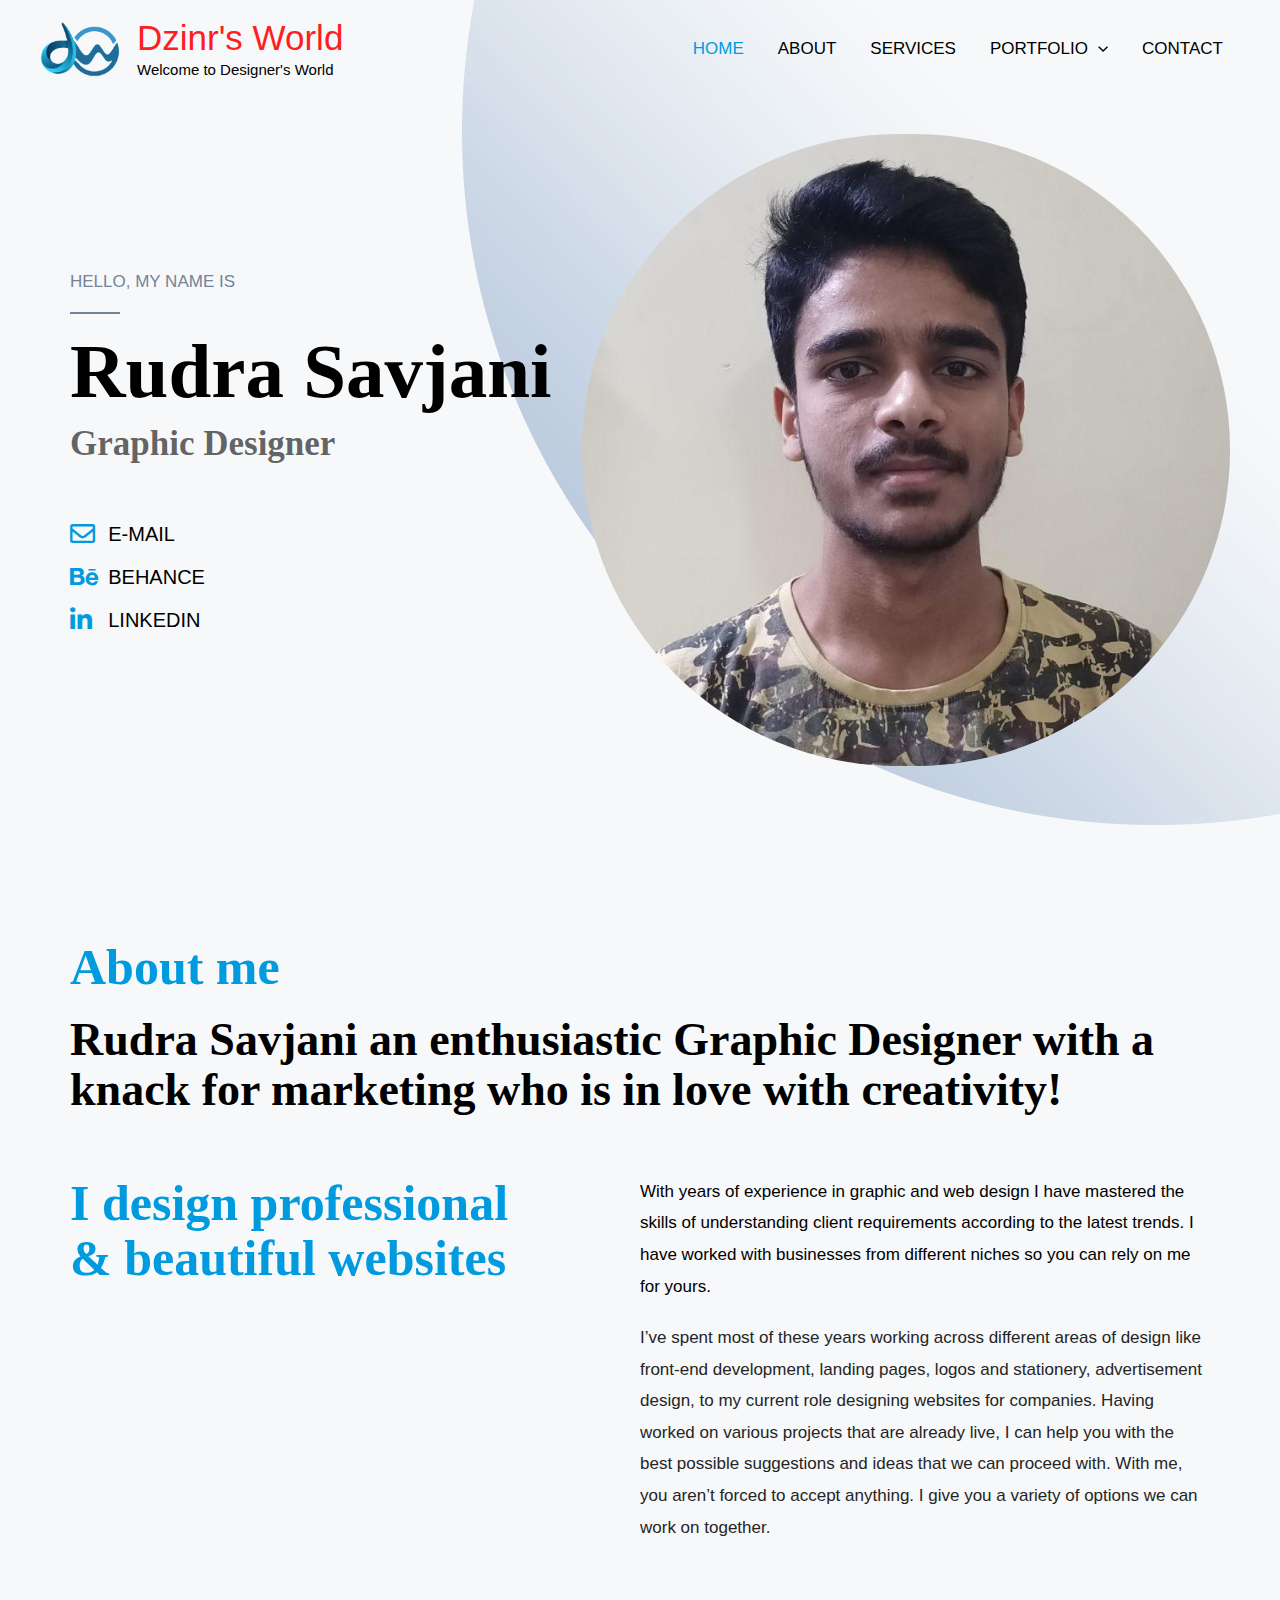
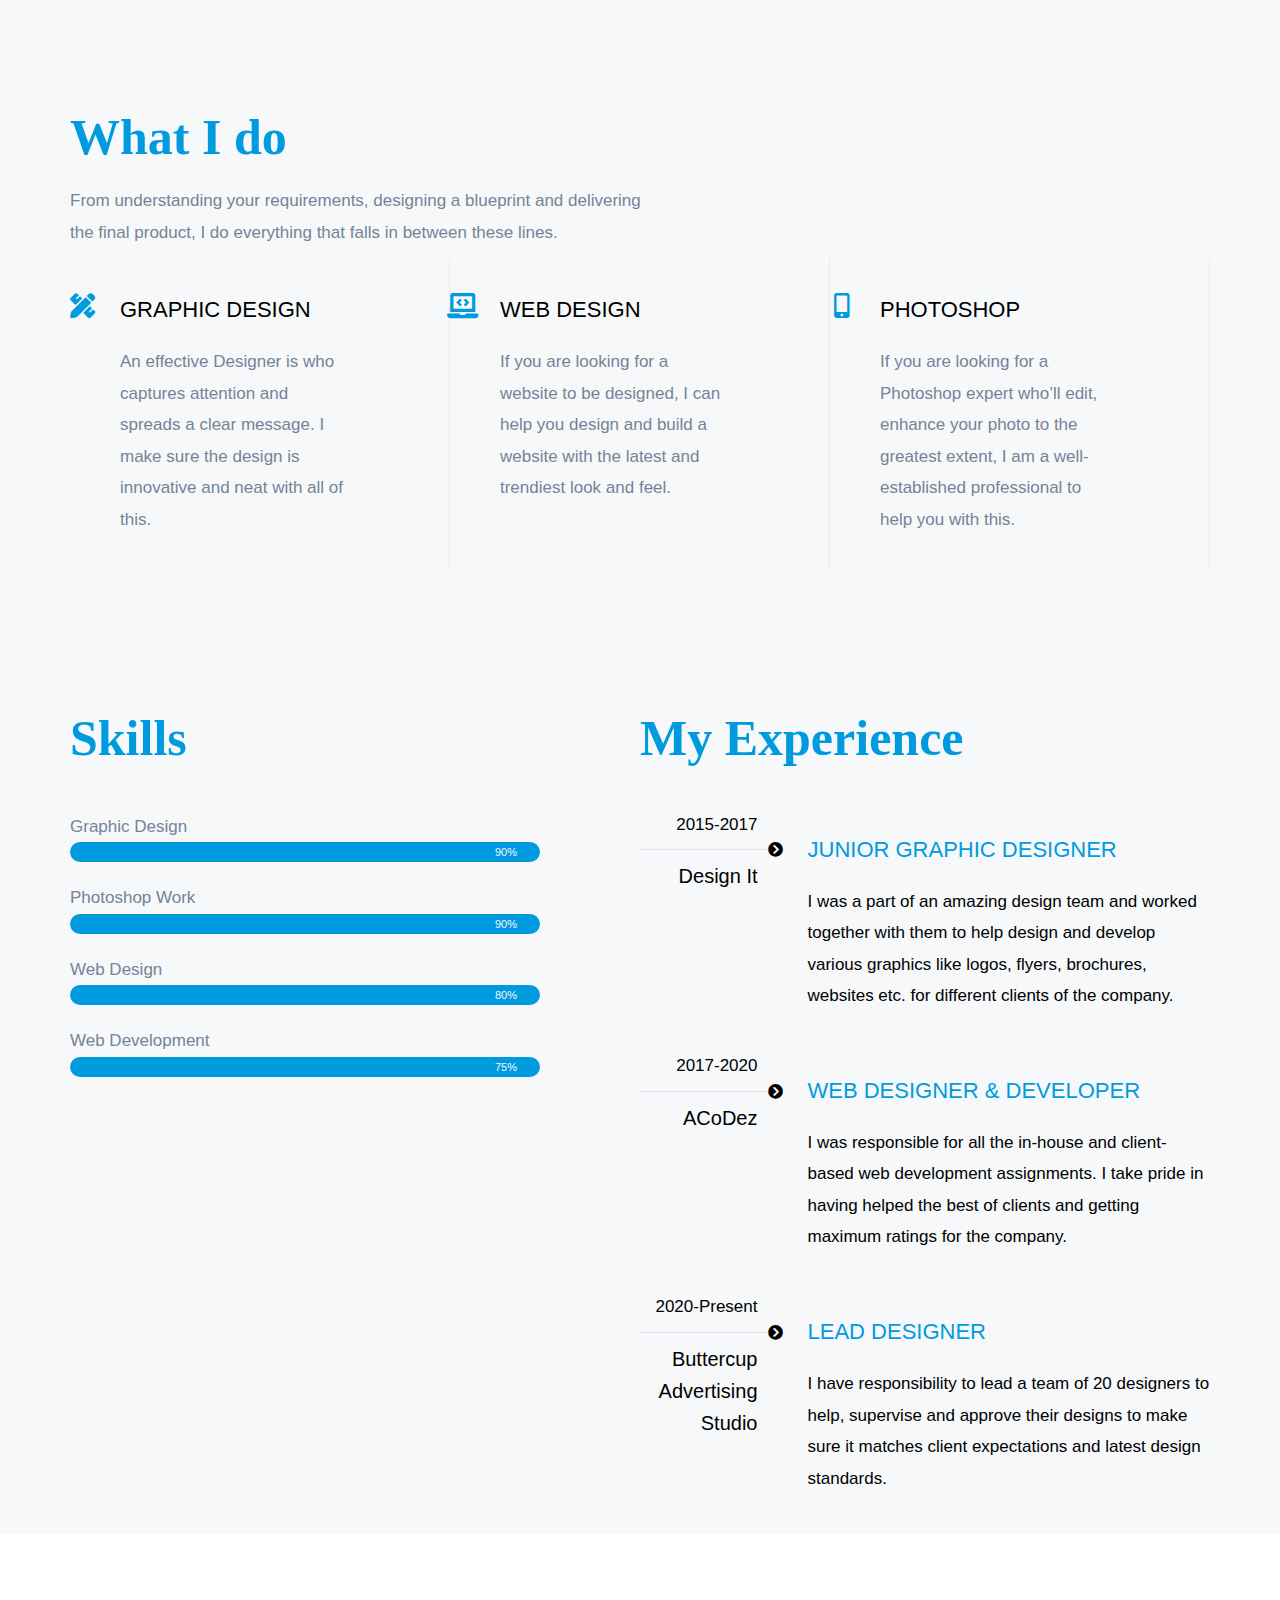
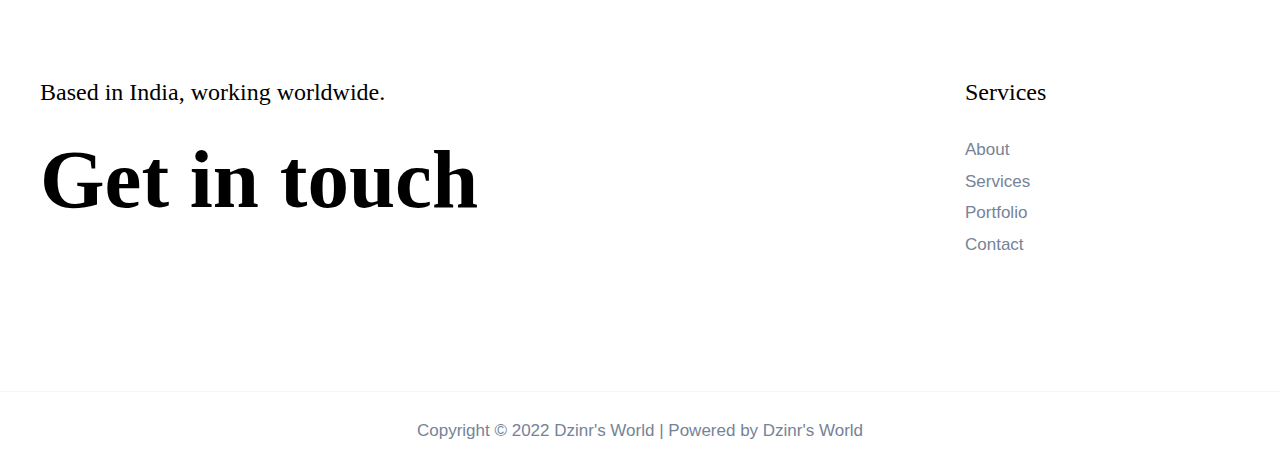
==== index.htm @ 483e4f3e "website" ====
﻿<!DOCTYPE html>
<html lang="en-US">
<head>
<meta charset="UTF-8">
<meta name="viewport" content="width=device-width, initial-scale=1">
<link rel="profile" href="https://gmpg.org/xfn/11">

<title>Dzinr&#039;s World &#8211; Welcome to Designer&#039;s World</title>
<meta name='robots' content='max-image-preview:large'>
<link rel='dns-prefetch' href='//fonts.googleapis.com'>
<link rel='dns-prefetch' href='//s.w.org'>
<link rel="alternate" type="application/rss+xml" title="Dzinr&#039;s World &raquo; Feed" href="feed/index.htm">
<link rel="alternate" type="application/rss+xml" title="Dzinr&#039;s World &raquo; Comments Feed" href="comments/feed/index.htm">
<script>
window._wpemojiSettings = {"baseUrl":"https:\/\/s.w.org\/images\/core\/emoji\/14.0.0\/72x72\/","ext":".png","svgUrl":"https:\/\/s.w.org\/images\/core\/emoji\/14.0.0\/svg\/","svgExt":".svg","source":{"concatemoji":"http:\/\/localhost\/portfolio02\/wp-includes\/js\/wp-emoji-release.min.js?ver=6.0"}};
/*! This file is auto-generated */
!function(e,a,t){var n,r,o,i=a.createElement("canvas"),p=i.getContext&&i.getContext("2d");function s(e,t){var a=String.fromCharCode,e=(p.clearRect(0,0,i.width,i.height),p.fillText(a.apply(this,e),0,0),i.toDataURL());return p.clearRect(0,0,i.width,i.height),p.fillText(a.apply(this,t),0,0),e===i.toDataURL()}function c(e){var t=a.createElement("script");t.src=e,t.defer=t.type="text/javascript",a.getElementsByTagName("head")[0].appendChild(t)}for(o=Array("flag","emoji"),t.supports={everything:!0,everythingExceptFlag:!0},r=0;r<o.length;r++)t.supports[o[r]]=function(e){if(!p||!p.fillText)return!1;switch(p.textBaseline="top",p.font="600 32px Arial",e){case"flag":return s([127987,65039,8205,9895,65039],[127987,65039,8203,9895,65039])?!1:!s([55356,56826,55356,56819],[55356,56826,8203,55356,56819])&&!s([55356,57332,56128,56423,56128,56418,56128,56421,56128,56430,56128,56423,56128,56447],[55356,57332,8203,56128,56423,8203,56128,56418,8203,56128,56421,8203,56128,56430,8203,56128,56423,8203,56128,56447]);case"emoji":return!s([129777,127995,8205,129778,127999],[129777,127995,8203,129778,127999])}return!1}(o[r]),t.supports.everything=t.supports.everything&&t.supports[o[r]],"flag"!==o[r]&&(t.supports.everythingExceptFlag=t.supports.everythingExceptFlag&&t.supports[o[r]]);t.supports.everythingExceptFlag=t.supports.everythingExceptFlag&&!t.supports.flag,t.DOMReady=!1,t.readyCallback=function(){t.DOMReady=!0},t.supports.everything||(n=function(){t.readyCallback()},a.addEventListener?(a.addEventListener("DOMContentLoaded",n,!1),e.addEventListener("load",n,!1)):(e.attachEvent("onload",n),a.attachEvent("onreadystatechange",function(){"complete"===a.readyState&&t.readyCallback()})),(e=t.source||{}).concatemoji?c(e.concatemoji):e.wpemoji&&e.twemoji&&(c(e.twemoji),c(e.wpemoji)))}(window,document,window._wpemojiSettings);
</script>
<style>
img.wp-smiley,
img.emoji {
	display: inline !important;
	border: none !important;
	box-shadow: none !important;
	height: 1em !important;
	width: 1em !important;
	margin: 0 0.07em !important;
	vertical-align: -0.1em !important;
	background: none !important;
	padding: 0 !important;
}
</style>
	<link rel='stylesheet' id='astra-theme-css-css' href='wp-content/themes/astra/assets/css/minified/main.min.css?ver=3.8.2' media='all'>
<style id='astra-theme-css-inline-css'>
.ast-no-sidebar .entry-content .alignfull {margin-left: calc( -50vw + 50%);margin-right: calc( -50vw + 50%);max-width: 100vw;width: 100vw;}.ast-no-sidebar .entry-content .alignwide {margin-left: calc(-41vw + 50%);margin-right: calc(-41vw + 50%);max-width: unset;width: unset;}.ast-no-sidebar .entry-content .alignfull .alignfull,.ast-no-sidebar .entry-content .alignfull .alignwide,.ast-no-sidebar .entry-content .alignwide .alignfull,.ast-no-sidebar .entry-content .alignwide .alignwide,.ast-no-sidebar .entry-content .wp-block-column .alignfull,.ast-no-sidebar .entry-content .wp-block-column .alignwide{width: 100%;margin-left: auto;margin-right: auto;}.wp-block-gallery,.blocks-gallery-grid {margin: 0;}.wp-block-separator {max-width: 100px;}.wp-block-separator.is-style-wide,.wp-block-separator.is-style-dots {max-width: none;}.entry-content .has-2-columns .wp-block-column:first-child {padding-right: 10px;}.entry-content .has-2-columns .wp-block-column:last-child {padding-left: 10px;}@media (max-width: 782px) {.entry-content .wp-block-columns .wp-block-column {flex-basis: 100%;}.entry-content .has-2-columns .wp-block-column:first-child {padding-right: 0;}.entry-content .has-2-columns .wp-block-column:last-child {padding-left: 0;}}body .entry-content .wp-block-latest-posts {margin-left: 0;}body .entry-content .wp-block-latest-posts li {list-style: none;}.ast-no-sidebar .ast-container .entry-content .wp-block-latest-posts {margin-left: 0;}.ast-header-break-point .entry-content .alignwide {margin-left: auto;margin-right: auto;}.entry-content .blocks-gallery-item img {margin-bottom: auto;}.wp-block-pullquote {border-top: 4px solid #555d66;border-bottom: 4px solid #555d66;color: #40464d;}html{font-size:106.25%;}a,.page-title{color:var(--ast-global-color-2);}a:hover,a:focus{color:var(--ast-global-color-1);}body,button,input,select,textarea,.ast-button,.ast-custom-button{font-family:'Barlow Semi Condensed',sans-serif;font-weight:400;font-size:17px;font-size:1rem;}blockquote{color:var(--ast-global-color-3);}h1,.entry-content h1,h2,.entry-content h2,h3,.entry-content h3,h4,.entry-content h4,h5,.entry-content h5,h6,.entry-content h6,.site-title,.site-title a{font-family:'Barlow Semi Condensed',sans-serif;font-weight:500;}.ast-site-identity .site-title a{color:#ff1e1e;}.ast-site-identity .site-title a:hover{color:#ff6363;}.ast-site-identity .site-description{color:#000000;}.site-title{font-size:35px;font-size:2.0588235294118rem;display:block;}header .custom-logo-link img{max-width:80px;}.astra-logo-svg{width:80px;}.ast-archive-description .ast-archive-title{font-size:40px;font-size:2.3529411764706rem;}.site-header .site-description{font-size:15px;font-size:0.88235294117647rem;display:block;}.entry-title{font-size:30px;font-size:1.7647058823529rem;}h1,.entry-content h1{font-size:83px;font-size:4.8823529411765rem;font-weight:800;font-family:'Playfair Display',serif;line-height:1.1;}h2,.entry-content h2{font-size:50px;font-size:2.9411764705882rem;font-weight:800;font-family:'Playfair Display',serif;line-height:1.1;}h3,.entry-content h3{font-size:35px;font-size:2.0588235294118rem;font-weight:800;font-family:'Playfair Display',serif;line-height:1.2;}h4,.entry-content h4{font-size:22px;font-size:1.2941176470588rem;font-family:'Barlow Semi Condensed',sans-serif;}h5,.entry-content h5{font-size:20px;font-size:1.1764705882353rem;font-family:'Barlow Semi Condensed',sans-serif;}h6,.entry-content h6{font-size:17px;font-size:1rem;font-family:'Barlow Semi Condensed',sans-serif;}.ast-single-post .entry-title,.page-title{font-size:30px;font-size:1.7647058823529rem;}::selection{background-color:var(--ast-global-color-0);color:#ffffff;}body,h1,.entry-title a,.entry-content h1,h2,.entry-content h2,h3,.entry-content h3,h4,.entry-content h4,h5,.entry-content h5,h6,.entry-content h6{color:var(--ast-global-color-3);}.tagcloud a:hover,.tagcloud a:focus,.tagcloud a.current-item{color:#ffffff;border-color:var(--ast-global-color-2);background-color:var(--ast-global-color-2);}input:focus,input[type="text"]:focus,input[type="email"]:focus,input[type="url"]:focus,input[type="password"]:focus,input[type="reset"]:focus,input[type="search"]:focus,textarea:focus{border-color:var(--ast-global-color-2);}input[type="radio"]:checked,input[type=reset],input[type="checkbox"]:checked,input[type="checkbox"]:hover:checked,input[type="checkbox"]:focus:checked,input[type=range]::-webkit-slider-thumb{border-color:var(--ast-global-color-2);background-color:var(--ast-global-color-2);box-shadow:none;}.site-footer a:hover + .post-count,.site-footer a:focus + .post-count{background:var(--ast-global-color-2);border-color:var(--ast-global-color-2);}.single .nav-links .nav-previous,.single .nav-links .nav-next{color:var(--ast-global-color-2);}.entry-meta,.entry-meta *{line-height:1.45;color:var(--ast-global-color-2);}.entry-meta a:hover,.entry-meta a:hover *,.entry-meta a:focus,.entry-meta a:focus *,.page-links > .page-link,.page-links .page-link:hover,.post-navigation a:hover{color:var(--ast-global-color-1);}#cat option,.secondary .calendar_wrap thead a,.secondary .calendar_wrap thead a:visited{color:var(--ast-global-color-2);}.secondary .calendar_wrap #today,.ast-progress-val span{background:var(--ast-global-color-2);}.secondary a:hover + .post-count,.secondary a:focus + .post-count{background:var(--ast-global-color-2);border-color:var(--ast-global-color-2);}.calendar_wrap #today > a{color:#ffffff;}.page-links .page-link,.single .post-navigation a{color:var(--ast-global-color-2);}.widget-title{font-size:24px;font-size:1.4117647058824rem;color:var(--ast-global-color-3);}.ast-logo-title-inline .site-logo-img{padding-right:1em;}.site-logo-img img{ transition:all 0.2s linear;}.ast-page-builder-template .hentry {margin: 0;}.ast-page-builder-template .site-content > .ast-container {max-width: 100%;padding: 0;}.ast-page-builder-template .site-content #primary {padding: 0;margin: 0;}.ast-page-builder-template .no-results {text-align: center;margin: 4em auto;}.ast-page-builder-template .ast-pagination {padding: 2em;}.ast-page-builder-template .entry-header.ast-no-title.ast-no-thumbnail {margin-top: 0;}.ast-page-builder-template .entry-header.ast-header-without-markup {margin-top: 0;margin-bottom: 0;}.ast-page-builder-template .entry-header.ast-no-title.ast-no-meta {margin-bottom: 0;}.ast-page-builder-template.single .post-navigation {padding-bottom: 2em;}.ast-page-builder-template.single-post .site-content > .ast-container {max-width: 100%;}.ast-page-builder-template .entry-header {margin-top: 4em;margin-left: auto;margin-right: auto;padding-left: 20px;padding-right: 20px;}.ast-page-builder-template .ast-archive-description {margin-top: 4em;margin-left: auto;margin-right: auto;padding-left: 20px;padding-right: 20px;}.single.ast-page-builder-template .entry-header {padding-left: 20px;padding-right: 20px;}.ast-page-builder-template.ast-no-sidebar .entry-content .alignwide {margin-left: 0;margin-right: 0;}@media (max-width:921px){#ast-desktop-header{display:none;}}@media (min-width:921px){#ast-mobile-header{display:none;}}.wp-block-buttons.aligncenter{justify-content:center;}@media (max-width:921px){.ast-theme-transparent-header #primary,.ast-theme-transparent-header #secondary{padding:0;}}@media (max-width:921px){.ast-plain-container.ast-no-sidebar #primary{padding:0;}}.ast-plain-container.ast-no-sidebar #primary{margin-top:0;margin-bottom:0;}@media (min-width:1200px){.wp-block-group .has-background{padding:20px;}}@media (min-width:1200px){.ast-no-sidebar.ast-separate-container .entry-content .wp-block-group.alignwide,.ast-no-sidebar.ast-separate-container .entry-content .wp-block-cover.alignwide{margin-left:-20px;margin-right:-20px;padding-left:20px;padding-right:20px;}.ast-no-sidebar.ast-separate-container .entry-content .wp-block-cover.alignfull,.ast-no-sidebar.ast-separate-container .entry-content .wp-block-group.alignfull{margin-left:-6.67em;margin-right:-6.67em;padding-left:6.67em;padding-right:6.67em;}}@media (min-width:1200px){.wp-block-cover-image.alignwide .wp-block-cover__inner-container,.wp-block-cover.alignwide .wp-block-cover__inner-container,.wp-block-cover-image.alignfull .wp-block-cover__inner-container,.wp-block-cover.alignfull .wp-block-cover__inner-container{width:100%;}}.wp-block-columns{margin-bottom:unset;}.wp-block-image.size-full{margin:2rem 0;}.wp-block-separator.has-background{padding:0;}.wp-block-gallery{margin-bottom:1.6em;}.wp-block-group{padding-top:4em;padding-bottom:4em;}.wp-block-group__inner-container .wp-block-columns:last-child,.wp-block-group__inner-container :last-child,.wp-block-table table{margin-bottom:0;}.blocks-gallery-grid{width:100%;}.wp-block-navigation-link__content{padding:5px 0;}.wp-block-group .wp-block-group .has-text-align-center,.wp-block-group .wp-block-column .has-text-align-center{max-width:100%;}.has-text-align-center{margin:0 auto;}.wp-block-image.aligncenter{margin-left:auto;margin-right:auto;}@media (min-width:1200px){.wp-block-cover__inner-container,.alignwide .wp-block-group__inner-container,.alignfull .wp-block-group__inner-container{max-width:1200px;margin:0 auto;}.wp-block-group.alignnone,.wp-block-group.aligncenter,.wp-block-group.alignleft,.wp-block-group.alignright,.wp-block-group.alignwide,.wp-block-columns.alignwide{margin:2rem 0 1rem 0;}}@media (max-width:1200px){.wp-block-group{padding:3em;}.wp-block-group .wp-block-group{padding:1.5em;}.wp-block-columns,.wp-block-column{margin:1rem 0;}}@media (min-width:921px){.wp-block-columns .wp-block-group{padding:2em;}}@media (max-width:544px){.wp-block-cover-image .wp-block-cover__inner-container,.wp-block-cover .wp-block-cover__inner-container{width:unset;}.wp-block-cover,.wp-block-cover-image{padding:2em 0;}.wp-block-group,.wp-block-cover{padding:2em;}.wp-block-media-text__media img,.wp-block-media-text__media video{width:unset;max-width:100%;}.wp-block-media-text.has-background .wp-block-media-text__content{padding:1em;}}@media (min-width:544px){.entry-content .wp-block-media-text.has-media-on-the-right .wp-block-media-text__content{padding:0 8% 0 0;}.entry-content .wp-block-media-text .wp-block-media-text__content{padding:0 0 0 8%;}.ast-plain-container .site-content .entry-content .has-custom-content-position.is-position-bottom-left > *,.ast-plain-container .site-content .entry-content .has-custom-content-position.is-position-bottom-right > *,.ast-plain-container .site-content .entry-content .has-custom-content-position.is-position-top-left > *,.ast-plain-container .site-content .entry-content .has-custom-content-position.is-position-top-right > *,.ast-plain-container .site-content .entry-content .has-custom-content-position.is-position-center-right > *,.ast-plain-container .site-content .entry-content .has-custom-content-position.is-position-center-left > *{margin:0;}}@media (max-width:544px){.entry-content .wp-block-media-text .wp-block-media-text__content{padding:8% 0;}.wp-block-media-text .wp-block-media-text__media img{width:auto;max-width:100%;}}.wp-block-button.is-style-outline .wp-block-button__link{border-color:rgba(0,0,0,0);border-top-width:2px;border-right-width:2px;border-bottom-width:2px;border-left-width:2px;}.wp-block-button.is-style-outline > .wp-block-button__link:not(.has-text-color),.wp-block-button.wp-block-button__link.is-style-outline:not(.has-text-color){color:rgba(0,0,0,0);}.wp-block-button.is-style-outline .wp-block-button__link:hover,.wp-block-button.is-style-outline .wp-block-button__link:focus{color:var(--ast-global-color-2) !important;background-color:rgba(0,0,0,0);border-color:rgba(0,0,0,0);}.post-page-numbers.current .page-link,.ast-pagination .page-numbers.current{color:#ffffff;border-color:var(--ast-global-color-0);background-color:var(--ast-global-color-0);border-radius:2px;}@media (max-width:921px){.wp-block-button.is-style-outline .wp-block-button__link{padding-top:calc(15px - 2px);padding-right:calc(30px - 2px);padding-bottom:calc(15px - 2px);padding-left:calc(30px - 2px);}}@media (max-width:544px){.wp-block-button.is-style-outline .wp-block-button__link{padding-top:calc(15px - 2px);padding-right:calc(30px - 2px);padding-bottom:calc(15px - 2px);padding-left:calc(30px - 2px);}}@media (min-width:544px){.entry-content > .alignleft{margin-right:20px;}.entry-content > .alignright{margin-left:20px;}.wp-block-group.has-background{padding:20px;}}@media (max-width:921px){.ast-separate-container .ast-article-post,.ast-separate-container .ast-article-single{padding:1.5em 2.14em;}.ast-separate-container #primary,.ast-separate-container #secondary{padding:1.5em 0;}#primary,#secondary{padding:1.5em 0;margin:0;}.ast-left-sidebar #content > .ast-container{display:flex;flex-direction:column-reverse;width:100%;}.ast-author-box img.avatar{margin:20px 0 0 0;}}@media (min-width:922px){.ast-separate-container.ast-right-sidebar #primary,.ast-separate-container.ast-left-sidebar #primary{border:0;}.search-no-results.ast-separate-container #primary{margin-bottom:4em;}}.elementor-button-wrapper .elementor-button{border-style:solid;text-decoration:none;border-top-width:0;border-right-width:0;border-left-width:0;border-bottom-width:0;}body .elementor-button.elementor-size-sm,body .elementor-button.elementor-size-xs,body .elementor-button.elementor-size-md,body .elementor-button.elementor-size-lg,body .elementor-button.elementor-size-xl,body .elementor-button{border-radius:2px;padding-top:0px;padding-right:0px;padding-bottom:0px;padding-left:0px;}.elementor-button-wrapper .elementor-button{border-color:rgba(0,0,0,0);background-color:rgba(0,0,0,0);}.elementor-button-wrapper .elementor-button:hover,.elementor-button-wrapper .elementor-button:focus{color:var(--ast-global-color-2);background-color:rgba(0,0,0,0);border-color:rgba(0,0,0,0);}.wp-block-button .wp-block-button__link ,.elementor-button-wrapper .elementor-button,.elementor-button-wrapper .elementor-button:visited{color:var(--ast-global-color-0);}.elementor-button-wrapper .elementor-button{font-family:inherit;font-weight:inherit;line-height:1;text-transform:uppercase;letter-spacing:2px;}body .elementor-button.elementor-size-sm,body .elementor-button.elementor-size-xs,body .elementor-button.elementor-size-md,body .elementor-button.elementor-size-lg,body .elementor-button.elementor-size-xl,body .elementor-button{font-size:16px;font-size:0.94117647058824rem;}.wp-block-button .wp-block-button__link:hover,.wp-block-button .wp-block-button__link:focus{color:var(--ast-global-color-2);background-color:rgba(0,0,0,0);border-color:rgba(0,0,0,0);}.elementor-widget-heading h1.elementor-heading-title{line-height:1.1;}.elementor-widget-heading h2.elementor-heading-title{line-height:1.1;}.elementor-widget-heading h3.elementor-heading-title{line-height:1.2;}.wp-block-button .wp-block-button__link{border:none;background-color:rgba(0,0,0,0);color:var(--ast-global-color-0);font-family:inherit;font-weight:inherit;line-height:1;text-transform:uppercase;letter-spacing:2px;font-size:16px;font-size:0.94117647058824rem;border-radius:2px;padding:15px 30px;}.wp-block-button.is-style-outline .wp-block-button__link{border-style:solid;border-top-width:2px;border-right-width:2px;border-left-width:2px;border-bottom-width:2px;border-color:rgba(0,0,0,0);padding-top:calc(15px - 2px);padding-right:calc(30px - 2px);padding-bottom:calc(15px - 2px);padding-left:calc(30px - 2px);}@media (max-width:921px){.wp-block-button .wp-block-button__link{border:none;padding:15px 30px;}.wp-block-button.is-style-outline .wp-block-button__link{padding-top:calc(15px - 2px);padding-right:calc(30px - 2px);padding-bottom:calc(15px - 2px);padding-left:calc(30px - 2px);}}@media (max-width:544px){.wp-block-button .wp-block-button__link{border:none;padding:15px 30px;}.wp-block-button.is-style-outline .wp-block-button__link{padding-top:calc(15px - 2px);padding-right:calc(30px - 2px);padding-bottom:calc(15px - 2px);padding-left:calc(30px - 2px);}}.menu-toggle,button,.ast-button,.ast-custom-button,.button,input#submit,input[type="button"],input[type="submit"],input[type="reset"]{border-style:solid;border-top-width:0;border-right-width:0;border-left-width:0;border-bottom-width:0;color:var(--ast-global-color-0);border-color:rgba(0,0,0,0);background-color:rgba(0,0,0,0);border-radius:2px;padding-top:0px;padding-right:0px;padding-bottom:0px;padding-left:0px;font-family:inherit;font-weight:inherit;font-size:16px;font-size:0.94117647058824rem;line-height:1;text-transform:uppercase;letter-spacing:2px;}button:focus,.menu-toggle:hover,button:hover,.ast-button:hover,.ast-custom-button:hover .button:hover,.ast-custom-button:hover ,input[type=reset]:hover,input[type=reset]:focus,input#submit:hover,input#submit:focus,input[type="button"]:hover,input[type="button"]:focus,input[type="submit"]:hover,input[type="submit"]:focus{color:var(--ast-global-color-2);background-color:rgba(0,0,0,0);border-color:rgba(0,0,0,0);}@media (min-width:544px){.ast-container{max-width:100%;}}@media (max-width:544px){.ast-separate-container .ast-article-post,.ast-separate-container .ast-article-single,.ast-separate-container .comments-title,.ast-separate-container .ast-archive-description{padding:1.5em 1em;}.ast-separate-container #content .ast-container{padding-left:0.54em;padding-right:0.54em;}.ast-separate-container .ast-comment-list li.depth-1{padding:1.5em 1em;margin-bottom:1.5em;}.ast-separate-container .ast-comment-list .bypostauthor{padding:.5em;}.ast-search-menu-icon.ast-dropdown-active .search-field{width:170px;}}@media (max-width:921px){.ast-mobile-header-stack .main-header-bar .ast-search-menu-icon{display:inline-block;}.ast-header-break-point.ast-header-custom-item-outside .ast-mobile-header-stack .main-header-bar .ast-search-icon{margin:0;}.ast-comment-avatar-wrap img{max-width:2.5em;}.ast-separate-container .ast-comment-list li.depth-1{padding:1.5em 2.14em;}.ast-separate-container .comment-respond{padding:2em 2.14em;}.ast-comment-meta{padding:0 1.8888em 1.3333em;}}body,.ast-separate-container{background-color:var(--ast-global-color-4);;background-image:none;;}.ast-no-sidebar.ast-separate-container .entry-content .alignfull {margin-left: -6.67em;margin-right: -6.67em;width: auto;}@media (max-width: 1200px) {.ast-no-sidebar.ast-separate-container .entry-content .alignfull {margin-left: -2.4em;margin-right: -2.4em;}}@media (max-width: 768px) {.ast-no-sidebar.ast-separate-container .entry-content .alignfull {margin-left: -2.14em;margin-right: -2.14em;}}@media (max-width: 544px) {.ast-no-sidebar.ast-separate-container .entry-content .alignfull {margin-left: -1em;margin-right: -1em;}}.ast-no-sidebar.ast-separate-container .entry-content .alignwide {margin-left: -20px;margin-right: -20px;}.ast-no-sidebar.ast-separate-container .entry-content .wp-block-column .alignfull,.ast-no-sidebar.ast-separate-container .entry-content .wp-block-column .alignwide {margin-left: auto;margin-right: auto;width: 100%;}@media (max-width:921px){.site-title{display:block;}.ast-archive-description .ast-archive-title{font-size:40px;}.site-header .site-description{display:block;}.entry-title{font-size:30px;}h1,.entry-content h1{font-size:60px;}h2,.entry-content h2{font-size:43px;}h3,.entry-content h3{font-size:30px;}.ast-single-post .entry-title,.page-title{font-size:30px;}.astra-logo-svg{width:70px;}header .custom-logo-link img,.ast-header-break-point .site-logo-img .custom-mobile-logo-link img{max-width:70px;}}@media (max-width:544px){.site-title{font-size:16px;font-size:0.94117647058824rem;display:block;}.ast-archive-description .ast-archive-title{font-size:40px;}.site-header .site-description{display:block;}.entry-title{font-size:30px;}h1,.entry-content h1{font-size:45px;}h2,.entry-content h2{font-size:35px;}h3,.entry-content h3{font-size:20px;}.ast-single-post .entry-title,.page-title{font-size:30px;}header .custom-logo-link img,.ast-header-break-point .site-branding img,.ast-header-break-point .custom-logo-link img{max-width:40px;}.astra-logo-svg{width:40px;}.ast-header-break-point .site-logo-img .custom-mobile-logo-link img{max-width:40px;}}@media (max-width:921px){html{font-size:96.9%;}}@media (max-width:544px){html{font-size:96.9%;}}@media (min-width:922px){.ast-container{max-width:1240px;}}@media (min-width:922px){.site-content .ast-container{display:flex;}}@media (max-width:921px){.site-content .ast-container{flex-direction:column;}}@media (min-width:922px){.main-header-menu .sub-menu .menu-item.ast-left-align-sub-menu:hover > .sub-menu,.main-header-menu .sub-menu .menu-item.ast-left-align-sub-menu.focus > .sub-menu{margin-left:-0px;}}.ast-theme-transparent-header [data-section="section-header-mobile-trigger"] .ast-button-wrap .mobile-menu-toggle-icon .ast-mobile-svg{fill:var(--ast-global-color-2);}.ast-theme-transparent-header [data-section="section-header-mobile-trigger"] .ast-button-wrap .mobile-menu-wrap .mobile-menu{color:var(--ast-global-color-2);}.ast-theme-transparent-header [data-section="section-header-mobile-trigger"] .ast-button-wrap .ast-mobile-menu-trigger-minimal{background:transparent;}blockquote {padding: 1.2em;}:root .has-ast-global-color-0-color{color:var(--ast-global-color-0);}:root .has-ast-global-color-0-background-color{background-color:var(--ast-global-color-0);}:root .wp-block-button .has-ast-global-color-0-color{color:var(--ast-global-color-0);}:root .wp-block-button .has-ast-global-color-0-background-color{background-color:var(--ast-global-color-0);}:root .has-ast-global-color-1-color{color:var(--ast-global-color-1);}:root .has-ast-global-color-1-background-color{background-color:var(--ast-global-color-1);}:root .wp-block-button .has-ast-global-color-1-color{color:var(--ast-global-color-1);}:root .wp-block-button .has-ast-global-color-1-background-color{background-color:var(--ast-global-color-1);}:root .has-ast-global-color-2-color{color:var(--ast-global-color-2);}:root .has-ast-global-color-2-background-color{background-color:var(--ast-global-color-2);}:root .wp-block-button .has-ast-global-color-2-color{color:var(--ast-global-color-2);}:root .wp-block-button .has-ast-global-color-2-background-color{background-color:var(--ast-global-color-2);}:root .has-ast-global-color-3-color{color:var(--ast-global-color-3);}:root .has-ast-global-color-3-background-color{background-color:var(--ast-global-color-3);}:root .wp-block-button .has-ast-global-color-3-color{color:var(--ast-global-color-3);}:root .wp-block-button .has-ast-global-color-3-background-color{background-color:var(--ast-global-color-3);}:root .has-ast-global-color-4-color{color:var(--ast-global-color-4);}:root .has-ast-global-color-4-background-color{background-color:var(--ast-global-color-4);}:root .wp-block-button .has-ast-global-color-4-color{color:var(--ast-global-color-4);}:root .wp-block-button .has-ast-global-color-4-background-color{background-color:var(--ast-global-color-4);}:root .has-ast-global-color-5-color{color:var(--ast-global-color-5);}:root .has-ast-global-color-5-background-color{background-color:var(--ast-global-color-5);}:root .wp-block-button .has-ast-global-color-5-color{color:var(--ast-global-color-5);}:root .wp-block-button .has-ast-global-color-5-background-color{background-color:var(--ast-global-color-5);}:root .has-ast-global-color-6-color{color:var(--ast-global-color-6);}:root .has-ast-global-color-6-background-color{background-color:var(--ast-global-color-6);}:root .wp-block-button .has-ast-global-color-6-color{color:var(--ast-global-color-6);}:root .wp-block-button .has-ast-global-color-6-background-color{background-color:var(--ast-global-color-6);}:root .has-ast-global-color-7-color{color:var(--ast-global-color-7);}:root .has-ast-global-color-7-background-color{background-color:var(--ast-global-color-7);}:root .wp-block-button .has-ast-global-color-7-color{color:var(--ast-global-color-7);}:root .wp-block-button .has-ast-global-color-7-background-color{background-color:var(--ast-global-color-7);}:root .has-ast-global-color-8-color{color:var(--ast-global-color-8);}:root .has-ast-global-color-8-background-color{background-color:var(--ast-global-color-8);}:root .wp-block-button .has-ast-global-color-8-color{color:var(--ast-global-color-8);}:root .wp-block-button .has-ast-global-color-8-background-color{background-color:var(--ast-global-color-8);}:root{--ast-global-color-0:#009bdf;--ast-global-color-1:#009bdf;--ast-global-color-2:#000000;--ast-global-color-3:#758398;--ast-global-color-4:#f6f8fa;--ast-global-color-5:#ffffff;--ast-global-color-6:#243673;--ast-global-color-7:#FBFCFF;--ast-global-color-8:#BFD1FF;}.ast-theme-transparent-header #masthead .site-logo-img .transparent-custom-logo .astra-logo-svg{width:150px;}.ast-theme-transparent-header #masthead .site-logo-img .transparent-custom-logo img{ max-width:150px;}@media (max-width:921px){.ast-theme-transparent-header #masthead .site-logo-img .transparent-custom-logo .astra-logo-svg{width:120px;}.ast-theme-transparent-header #masthead .site-logo-img .transparent-custom-logo img{ max-width:120px;}}@media (max-width:543px){.ast-theme-transparent-header #masthead .site-logo-img .transparent-custom-logo .astra-logo-svg{width:100px;}.ast-theme-transparent-header #masthead .site-logo-img .transparent-custom-logo img{ max-width:100px;}}@media (min-width:921px){.ast-theme-transparent-header #masthead{position:absolute;left:0;right:0;}.ast-theme-transparent-header .main-header-bar,.ast-theme-transparent-header.ast-header-break-point .main-header-bar{background:none;}body.elementor-editor-active.ast-theme-transparent-header #masthead,.fl-builder-edit .ast-theme-transparent-header #masthead,body.vc_editor.ast-theme-transparent-header #masthead,body.brz-ed.ast-theme-transparent-header #masthead{z-index:0;}.ast-header-break-point.ast-replace-site-logo-transparent.ast-theme-transparent-header .custom-mobile-logo-link{display:none;}.ast-header-break-point.ast-replace-site-logo-transparent.ast-theme-transparent-header .transparent-custom-logo{display:inline-block;}.ast-theme-transparent-header .ast-above-header,.ast-theme-transparent-header .ast-above-header.ast-above-header-bar{background-image:none;background-color:transparent;}.ast-theme-transparent-header .ast-below-header{background-image:none;background-color:transparent;}}.ast-theme-transparent-header .ast-builder-menu .main-header-menu,.ast-theme-transparent-header .ast-builder-menu .main-header-menu .menu-link,.ast-theme-transparent-header [CLASS*="ast-builder-menu-"] .main-header-menu .menu-item > .menu-link,.ast-theme-transparent-header .ast-masthead-custom-menu-items,.ast-theme-transparent-header .ast-masthead-custom-menu-items a,.ast-theme-transparent-header .ast-builder-menu .main-header-menu .menu-item > .ast-menu-toggle,.ast-theme-transparent-header .ast-builder-menu .main-header-menu .menu-item > .ast-menu-toggle,.ast-theme-transparent-header .ast-above-header-navigation a,.ast-header-break-point.ast-theme-transparent-header .ast-above-header-navigation a,.ast-header-break-point.ast-theme-transparent-header .ast-above-header-navigation > ul.ast-above-header-menu > .menu-item-has-children:not(.current-menu-item) > .ast-menu-toggle,.ast-theme-transparent-header .ast-below-header-menu,.ast-theme-transparent-header .ast-below-header-menu a,.ast-header-break-point.ast-theme-transparent-header .ast-below-header-menu a,.ast-header-break-point.ast-theme-transparent-header .ast-below-header-menu,.ast-theme-transparent-header .main-header-menu .menu-link{color:var(--ast-global-color-2);}.ast-theme-transparent-header .ast-builder-menu .main-header-menu .menu-item:hover > .menu-link,.ast-theme-transparent-header .ast-builder-menu .main-header-menu .menu-item:hover > .ast-menu-toggle,.ast-theme-transparent-header .ast-builder-menu .main-header-menu .ast-masthead-custom-menu-items a:hover,.ast-theme-transparent-header .ast-builder-menu .main-header-menu .focus > .menu-link,.ast-theme-transparent-header .ast-builder-menu .main-header-menu .focus > .ast-menu-toggle,.ast-theme-transparent-header .ast-builder-menu .main-header-menu .current-menu-item > .menu-link,.ast-theme-transparent-header .ast-builder-menu .main-header-menu .current-menu-ancestor > .menu-link,.ast-theme-transparent-header .ast-builder-menu .main-header-menu .current-menu-item > .ast-menu-toggle,.ast-theme-transparent-header .ast-builder-menu .main-header-menu .current-menu-ancestor > .ast-menu-toggle,.ast-theme-transparent-header [CLASS*="ast-builder-menu-"] .main-header-menu .current-menu-item > .menu-link,.ast-theme-transparent-header [CLASS*="ast-builder-menu-"] .main-header-menu .current-menu-ancestor > .menu-link,.ast-theme-transparent-header [CLASS*="ast-builder-menu-"] .main-header-menu .current-menu-item > .ast-menu-toggle,.ast-theme-transparent-header [CLASS*="ast-builder-menu-"] .main-header-menu .current-menu-ancestor > .ast-menu-toggle,.ast-theme-transparent-header .main-header-menu .menu-item:hover > .menu-link,.ast-theme-transparent-header .main-header-menu .current-menu-item > .menu-link,.ast-theme-transparent-header .main-header-menu .current-menu-ancestor > .menu-link{color:var(--ast-global-color-0);}@media (max-width:921px){.ast-theme-transparent-header #masthead{position:absolute;left:0;right:0;}.ast-theme-transparent-header .main-header-bar,.ast-theme-transparent-header.ast-header-break-point .main-header-bar{background:none;}body.elementor-editor-active.ast-theme-transparent-header #masthead,.fl-builder-edit .ast-theme-transparent-header #masthead,body.vc_editor.ast-theme-transparent-header #masthead,body.brz-ed.ast-theme-transparent-header #masthead{z-index:0;}.ast-header-break-point.ast-replace-site-logo-transparent.ast-theme-transparent-header .custom-mobile-logo-link{display:none;}.ast-header-break-point.ast-replace-site-logo-transparent.ast-theme-transparent-header .transparent-custom-logo{display:inline-block;}.ast-theme-transparent-header .ast-above-header,.ast-theme-transparent-header .ast-above-header.ast-above-header-bar{background-image:none;background-color:transparent;}.ast-theme-transparent-header .ast-below-header{background-image:none;background-color:transparent;}}.ast-theme-transparent-header #ast-desktop-header > [CLASS*="-header-wrap"]:nth-last-child(2) > [CLASS*="-header-bar"],.ast-theme-transparent-header.ast-header-break-point #ast-mobile-header > [CLASS*="-header-wrap"]:nth-last-child(2) > [CLASS*="-header-bar"]{border-bottom-style:none;}.ast-breadcrumbs .trail-browse,.ast-breadcrumbs .trail-items,.ast-breadcrumbs .trail-items li{display:inline-block;margin:0;padding:0;border:none;background:inherit;text-indent:0;}.ast-breadcrumbs .trail-browse{font-size:inherit;font-style:inherit;font-weight:inherit;color:inherit;}.ast-breadcrumbs .trail-items{list-style:none;}.trail-items li::after{padding:0 0.3em;content:"\00bb";}.trail-items li:last-of-type::after{display:none;}h1,.entry-content h1,h2,.entry-content h2,h3,.entry-content h3,h4,.entry-content h4,h5,.entry-content h5,h6,.entry-content h6{color:var(--ast-global-color-2);}@media (max-width:921px){.ast-builder-grid-row-container.ast-builder-grid-row-tablet-3-firstrow .ast-builder-grid-row > *:first-child,.ast-builder-grid-row-container.ast-builder-grid-row-tablet-3-lastrow .ast-builder-grid-row > *:last-child{grid-column:1 / -1;}}@media (max-width:544px){.ast-builder-grid-row-container.ast-builder-grid-row-mobile-3-firstrow .ast-builder-grid-row > *:first-child,.ast-builder-grid-row-container.ast-builder-grid-row-mobile-3-lastrow .ast-builder-grid-row > *:last-child{grid-column:1 / -1;}}.ast-builder-layout-element .ast-site-identity{margin-left:0px;margin-right:0px;}@media (max-width:544px){.ast-builder-layout-element .ast-site-identity{margin-top:-2px;margin-bottom:0px;margin-left:-8px;margin-right:0px;}}.ast-builder-layout-element[data-section="title_tagline"]{display:flex;}@media (max-width:921px){.ast-header-break-point .ast-builder-layout-element[data-section="title_tagline"]{display:flex;}}@media (max-width:544px){.ast-header-break-point .ast-builder-layout-element[data-section="title_tagline"]{display:flex;}}.ast-builder-menu-1{font-family:inherit;font-weight:inherit;text-transform:uppercase;}.ast-builder-menu-1 .sub-menu,.ast-builder-menu-1 .inline-on-mobile .sub-menu{border-top-width:2px;border-bottom-width:0px;border-right-width:0px;border-left-width:0px;border-color:var(--ast-global-color-0);border-style:solid;border-radius:0px;}.ast-builder-menu-1 .main-header-menu > .menu-item > .sub-menu,.ast-builder-menu-1 .main-header-menu > .menu-item > .astra-full-megamenu-wrapper{margin-top:0px;}.ast-desktop .ast-builder-menu-1 .main-header-menu > .menu-item > .sub-menu:before,.ast-desktop .ast-builder-menu-1 .main-header-menu > .menu-item > .astra-full-megamenu-wrapper:before{height:calc( 0px + 5px );}.ast-desktop .ast-builder-menu-1 .menu-item .sub-menu .menu-link{border-style:none;}@media (max-width:921px){.ast-header-break-point .ast-builder-menu-1 .menu-item.menu-item-has-children > .ast-menu-toggle{top:0;}.ast-builder-menu-1 .menu-item-has-children > .menu-link:after{content:unset;}}@media (max-width:544px){.ast-header-break-point .ast-builder-menu-1 .menu-item.menu-item-has-children > .ast-menu-toggle{top:0;}}.ast-builder-menu-1{display:flex;}@media (max-width:921px){.ast-header-break-point .ast-builder-menu-1{display:flex;}}@media (max-width:544px){.ast-header-break-point .ast-builder-menu-1{display:flex;}}.ast-desktop .ast-menu-hover-style-underline > .menu-item > .menu-link:before,.ast-desktop .ast-menu-hover-style-overline > .menu-item > .menu-link:before {content: "";position: absolute;width: 100%;right: 50%;height: 1px;background-color: transparent;transform: scale(0,0) translate(-50%,0);transition: transform .3s ease-in-out,color .0s ease-in-out;}.ast-desktop .ast-menu-hover-style-underline > .menu-item:hover > .menu-link:before,.ast-desktop .ast-menu-hover-style-overline > .menu-item:hover > .menu-link:before {width: calc(100% - 1.2em);background-color: currentColor;transform: scale(1,1) translate(50%,0);}.ast-desktop .ast-menu-hover-style-underline > .menu-item > .menu-link:before {bottom: 0;}.ast-desktop .ast-menu-hover-style-overline > .menu-item > .menu-link:before {top: 0;}.ast-desktop .ast-menu-hover-style-zoom > .menu-item > .menu-link:hover {transition: all .3s ease;transform: scale(1.2);}.site-below-footer-wrap{padding-top:20px;padding-bottom:20px;}.site-below-footer-wrap[data-section="section-below-footer-builder"]{background-color:rgba(255,255,255,0);;background-image:none;;min-height:80px;border-style:solid;border-width:0px;border-top-width:1px;border-top-color:rgba(8,63,135,0.05);}.site-below-footer-wrap[data-section="section-below-footer-builder"] .ast-builder-grid-row{max-width:1200px;margin-left:auto;margin-right:auto;}.site-below-footer-wrap[data-section="section-below-footer-builder"] .ast-builder-grid-row,.site-below-footer-wrap[data-section="section-below-footer-builder"] .site-footer-section{align-items:flex-start;}.site-below-footer-wrap[data-section="section-below-footer-builder"].ast-footer-row-inline .site-footer-section{display:flex;margin-bottom:0;}.ast-builder-grid-row-full .ast-builder-grid-row{grid-template-columns:1fr;}@media (max-width:921px){.site-below-footer-wrap[data-section="section-below-footer-builder"].ast-footer-row-tablet-inline .site-footer-section{display:flex;margin-bottom:0;}.site-below-footer-wrap[data-section="section-below-footer-builder"].ast-footer-row-tablet-stack .site-footer-section{display:block;margin-bottom:10px;}.ast-builder-grid-row-container.ast-builder-grid-row-tablet-full .ast-builder-grid-row{grid-template-columns:1fr;}}@media (max-width:544px){.site-below-footer-wrap[data-section="section-below-footer-builder"].ast-footer-row-mobile-inline .site-footer-section{display:flex;margin-bottom:0;}.site-below-footer-wrap[data-section="section-below-footer-builder"].ast-footer-row-mobile-stack .site-footer-section{display:block;margin-bottom:10px;}.ast-builder-grid-row-container.ast-builder-grid-row-mobile-full .ast-builder-grid-row{grid-template-columns:1fr;}}.site-below-footer-wrap[data-section="section-below-footer-builder"]{display:grid;}@media (max-width:921px){.ast-header-break-point .site-below-footer-wrap[data-section="section-below-footer-builder"]{display:grid;}}@media (max-width:544px){.ast-header-break-point .site-below-footer-wrap[data-section="section-below-footer-builder"]{display:grid;}}.ast-footer-copyright{text-align:center;}.ast-footer-copyright {color:var(--ast-global-color-3);}@media (max-width:921px){.ast-footer-copyright{text-align:center;}}@media (max-width:544px){.ast-footer-copyright{text-align:center;}}.ast-footer-copyright.ast-builder-layout-element{display:flex;}@media (max-width:921px){.ast-header-break-point .ast-footer-copyright.ast-builder-layout-element{display:flex;}}@media (max-width:544px){.ast-header-break-point .ast-footer-copyright.ast-builder-layout-element{display:flex;}}.site-footer{background-color:var(--ast-global-color-5);;background-image:none;;}@media (max-width:921px){.ast-hfb-header .site-footer{padding-left:25px;padding-right:25px;}}.site-primary-footer-wrap{padding-top:45px;padding-bottom:45px;}.site-primary-footer-wrap[data-section="section-primary-footer-builder"]{background-color:rgba(255,255,255,0);;background-image:none;;}.site-primary-footer-wrap[data-section="section-primary-footer-builder"] .ast-builder-grid-row{max-width:1200px;margin-left:auto;margin-right:auto;}.site-primary-footer-wrap[data-section="section-primary-footer-builder"] .ast-builder-grid-row,.site-primary-footer-wrap[data-section="section-primary-footer-builder"] .site-footer-section{align-items:flex-start;}.site-primary-footer-wrap[data-section="section-primary-footer-builder"].ast-footer-row-inline .site-footer-section{display:flex;margin-bottom:0;}.ast-builder-grid-row-3-lheavy .ast-builder-grid-row{grid-template-columns:2fr 1fr 1fr;}@media (max-width:921px){.site-primary-footer-wrap[data-section="section-primary-footer-builder"].ast-footer-row-tablet-inline .site-footer-section{display:flex;margin-bottom:0;}.site-primary-footer-wrap[data-section="section-primary-footer-builder"].ast-footer-row-tablet-stack .site-footer-section{display:block;margin-bottom:10px;}.ast-builder-grid-row-container.ast-builder-grid-row-tablet-3-equal .ast-builder-grid-row{grid-template-columns:repeat( 3,1fr );}}@media (max-width:544px){.site-primary-footer-wrap[data-section="section-primary-footer-builder"].ast-footer-row-mobile-inline .site-footer-section{display:flex;margin-bottom:0;}.site-primary-footer-wrap[data-section="section-primary-footer-builder"].ast-footer-row-mobile-stack .site-footer-section{display:block;margin-bottom:10px;}.ast-builder-grid-row-container.ast-builder-grid-row-mobile-full .ast-builder-grid-row{grid-template-columns:1fr;}}.site-primary-footer-wrap[data-section="section-primary-footer-builder"]{padding-top:140px;padding-bottom:130px;padding-left:30px;padding-right:30px;}@media (max-width:921px){.site-primary-footer-wrap[data-section="section-primary-footer-builder"]{padding-top:50px;padding-bottom:100px;padding-left:0px;padding-right:0px;}}@media (max-width:544px){.site-primary-footer-wrap[data-section="section-primary-footer-builder"]{padding-top:75px;padding-bottom:50px;padding-left:0px;padding-right:0px;}}.site-primary-footer-wrap[data-section="section-primary-footer-builder"]{display:grid;}@media (max-width:921px){.ast-header-break-point .site-primary-footer-wrap[data-section="section-primary-footer-builder"]{display:grid;}}@media (max-width:544px){.ast-header-break-point .site-primary-footer-wrap[data-section="section-primary-footer-builder"]{display:grid;}}.footer-widget-area[data-section="sidebar-widgets-footer-widget-1"].footer-widget-area-inner{text-align:left;}@media (max-width:921px){.footer-widget-area[data-section="sidebar-widgets-footer-widget-1"].footer-widget-area-inner{text-align:left;}}@media (max-width:544px){.footer-widget-area[data-section="sidebar-widgets-footer-widget-1"].footer-widget-area-inner{text-align:center;}}.footer-widget-area[data-section="sidebar-widgets-footer-widget-1"].footer-widget-area-inner a{color:var(--ast-global-color-3);}.footer-widget-area[data-section="sidebar-widgets-footer-widget-1"].footer-widget-area-inner a:hover{color:var(--ast-global-color-1);}.footer-widget-area[data-section="sidebar-widgets-footer-widget-1"] .widget-title{color:var(--ast-global-color-2);}.footer-widget-area[data-section="sidebar-widgets-footer-widget-1"]{display:block;}@media (max-width:921px){.ast-header-break-point .footer-widget-area[data-section="sidebar-widgets-footer-widget-1"]{display:block;}}@media (max-width:544px){.ast-header-break-point .footer-widget-area[data-section="sidebar-widgets-footer-widget-1"]{display:block;}}.footer-widget-area[data-section="sidebar-widgets-footer-widget-2"].footer-widget-area-inner a{color:var(--ast-global-color-2);}.footer-widget-area[data-section="sidebar-widgets-footer-widget-2"].footer-widget-area-inner a:hover{color:var(--ast-global-color-1);}.footer-widget-area[data-section="sidebar-widgets-footer-widget-2"] .widget-title{color:var(--ast-global-color-2);}.footer-widget-area[data-section="sidebar-widgets-footer-widget-2"]{display:block;}@media (max-width:921px){.ast-header-break-point .footer-widget-area[data-section="sidebar-widgets-footer-widget-2"]{display:block;}}@media (max-width:544px){.ast-header-break-point .footer-widget-area[data-section="sidebar-widgets-footer-widget-2"]{display:block;}}.footer-widget-area[data-section="sidebar-widgets-footer-widget-2"].footer-widget-area-inner{text-align:left;}@media (max-width:921px){.footer-widget-area[data-section="sidebar-widgets-footer-widget-2"].footer-widget-area-inner{text-align:left;}}@media (max-width:544px){.footer-widget-area[data-section="sidebar-widgets-footer-widget-2"].footer-widget-area-inner{text-align:center;}}.footer-widget-area[data-section="sidebar-widgets-footer-widget-1"].footer-widget-area-inner a{color:var(--ast-global-color-3);}.footer-widget-area[data-section="sidebar-widgets-footer-widget-1"].footer-widget-area-inner a:hover{color:var(--ast-global-color-1);}.footer-widget-area[data-section="sidebar-widgets-footer-widget-1"] .widget-title{color:var(--ast-global-color-2);}.footer-widget-area[data-section="sidebar-widgets-footer-widget-1"]{display:block;}@media (max-width:921px){.ast-header-break-point .footer-widget-area[data-section="sidebar-widgets-footer-widget-1"]{display:block;}}@media (max-width:544px){.ast-header-break-point .footer-widget-area[data-section="sidebar-widgets-footer-widget-1"]{display:block;}}.footer-widget-area[data-section="sidebar-widgets-footer-widget-2"].footer-widget-area-inner a{color:var(--ast-global-color-2);}.footer-widget-area[data-section="sidebar-widgets-footer-widget-2"].footer-widget-area-inner a:hover{color:var(--ast-global-color-1);}.footer-widget-area[data-section="sidebar-widgets-footer-widget-2"] .widget-title{color:var(--ast-global-color-2);}.footer-widget-area[data-section="sidebar-widgets-footer-widget-2"]{display:block;}@media (max-width:921px){.ast-header-break-point .footer-widget-area[data-section="sidebar-widgets-footer-widget-2"]{display:block;}}@media (max-width:544px){.ast-header-break-point .footer-widget-area[data-section="sidebar-widgets-footer-widget-2"]{display:block;}}.elementor-widget-heading .elementor-heading-title{margin:0;}.elementor-post.elementor-grid-item.hentry{margin-bottom:0;}.woocommerce div.product .elementor-element.elementor-products-grid .related.products ul.products li.product,.elementor-element .elementor-wc-products .woocommerce[class*='columns-'] ul.products li.product{width:auto;margin:0;float:none;}.ast-left-sidebar .elementor-section.elementor-section-stretched,.ast-right-sidebar .elementor-section.elementor-section-stretched{max-width:100%;left:0 !important;}.elementor-template-full-width .ast-container{display:block;}@media (max-width:544px){.elementor-element .elementor-wc-products .woocommerce[class*="columns-"] ul.products li.product{width:auto;margin:0;}.elementor-element .woocommerce .woocommerce-result-count{float:none;}}.ast-header-break-point .main-header-bar{border-bottom-width:1px;}@media (min-width:922px){.main-header-bar{border-bottom-width:1px;}}.main-header-menu .menu-item, #astra-footer-menu .menu-item, .main-header-bar .ast-masthead-custom-menu-items{-js-display:flex;display:flex;-webkit-box-pack:center;-webkit-justify-content:center;-moz-box-pack:center;-ms-flex-pack:center;justify-content:center;-webkit-box-orient:vertical;-webkit-box-direction:normal;-webkit-flex-direction:column;-moz-box-orient:vertical;-moz-box-direction:normal;-ms-flex-direction:column;flex-direction:column;}.main-header-menu > .menu-item > .menu-link, #astra-footer-menu > .menu-item > .menu-link{height:100%;-webkit-box-align:center;-webkit-align-items:center;-moz-box-align:center;-ms-flex-align:center;align-items:center;-js-display:flex;display:flex;}.ast-header-break-point .main-navigation ul .menu-item .menu-link .icon-arrow:first-of-type svg{top:.2em;margin-top:0px;margin-left:0px;width:.65em;transform:translate(0, -2px) rotateZ(270deg);}.ast-mobile-popup-content .ast-submenu-expanded > .ast-menu-toggle{transform:rotateX(180deg);}.ast-separate-container .blog-layout-1, .ast-separate-container .blog-layout-2, .ast-separate-container .blog-layout-3{background-color:transparent;background-image:none;}.ast-separate-container .ast-article-post{background-color:var(--ast-global-color-5);;background-image:none;;}@media (max-width:921px){.ast-separate-container .ast-article-post{background-color:var(--ast-global-color-5);;background-image:none;;}}@media (max-width:544px){.ast-separate-container .ast-article-post{background-color:var(--ast-global-color-5);;background-image:none;;}}.ast-separate-container .ast-article-single:not(.ast-related-post), .ast-separate-container .comments-area .comment-respond,.ast-separate-container .comments-area .ast-comment-list li, .ast-separate-container .ast-woocommerce-container, .ast-separate-container .error-404, .ast-separate-container .no-results, .single.ast-separate-container .ast-author-meta, .ast-separate-container .related-posts-title-wrapper, .ast-separate-container.ast-two-container #secondary .widget,.ast-separate-container .comments-count-wrapper, .ast-box-layout.ast-plain-container .site-content,.ast-padded-layout.ast-plain-container .site-content, .ast-separate-container .comments-area .comments-title{background-color:var(--ast-global-color-5);;background-image:none;;}@media (max-width:921px){.ast-separate-container .ast-article-single:not(.ast-related-post), .ast-separate-container .comments-area .comment-respond,.ast-separate-container .comments-area .ast-comment-list li, .ast-separate-container .ast-woocommerce-container, .ast-separate-container .error-404, .ast-separate-container .no-results, .single.ast-separate-container .ast-author-meta, .ast-separate-container .related-posts-title-wrapper, .ast-separate-container.ast-two-container #secondary .widget,.ast-separate-container .comments-count-wrapper, .ast-box-layout.ast-plain-container .site-content,.ast-padded-layout.ast-plain-container .site-content, .ast-separate-container .comments-area .comments-title{background-color:var(--ast-global-color-5);;background-image:none;;}}@media (max-width:544px){.ast-separate-container .ast-article-single:not(.ast-related-post), .ast-separate-container .comments-area .comment-respond,.ast-separate-container .comments-area .ast-comment-list li, .ast-separate-container .ast-woocommerce-container, .ast-separate-container .error-404, .ast-separate-container .no-results, .single.ast-separate-container .ast-author-meta, .ast-separate-container .related-posts-title-wrapper, .ast-separate-container.ast-two-container #secondary .widget,.ast-separate-container .comments-count-wrapper, .ast-box-layout.ast-plain-container .site-content,.ast-padded-layout.ast-plain-container .site-content, .ast-separate-container .comments-area .comments-title{background-color:var(--ast-global-color-5);;background-image:none;;}}.ast-mobile-header-content > *,.ast-desktop-header-content > * {padding: 10px 0;height: auto;}.ast-mobile-header-content > *:first-child,.ast-desktop-header-content > *:first-child {padding-top: 10px;}.ast-mobile-header-content > .ast-builder-menu,.ast-desktop-header-content > .ast-builder-menu {padding-top: 0;}.ast-mobile-header-content > *:last-child,.ast-desktop-header-content > *:last-child {padding-bottom: 0;}.ast-mobile-header-content .ast-search-menu-icon.ast-inline-search label,.ast-desktop-header-content .ast-search-menu-icon.ast-inline-search label {width: 100%;}.ast-desktop-header-content .main-header-bar-navigation .ast-submenu-expanded > .ast-menu-toggle::before {transform: rotateX(180deg);}#ast-desktop-header .ast-desktop-header-content,.ast-mobile-header-content .ast-search-icon,.ast-desktop-header-content .ast-search-icon,.ast-mobile-header-wrap .ast-mobile-header-content,.ast-main-header-nav-open.ast-popup-nav-open .ast-mobile-header-wrap .ast-mobile-header-content,.ast-main-header-nav-open.ast-popup-nav-open .ast-desktop-header-content {display: none;}.ast-main-header-nav-open.ast-header-break-point #ast-desktop-header .ast-desktop-header-content,.ast-main-header-nav-open.ast-header-break-point .ast-mobile-header-wrap .ast-mobile-header-content {display: block;}.ast-desktop .ast-desktop-header-content .astra-menu-animation-slide-up > .menu-item > .sub-menu,.ast-desktop .ast-desktop-header-content .astra-menu-animation-slide-up > .menu-item .menu-item > .sub-menu,.ast-desktop .ast-desktop-header-content .astra-menu-animation-slide-down > .menu-item > .sub-menu,.ast-desktop .ast-desktop-header-content .astra-menu-animation-slide-down > .menu-item .menu-item > .sub-menu,.ast-desktop .ast-desktop-header-content .astra-menu-animation-fade > .menu-item > .sub-menu,.ast-desktop .ast-desktop-header-content .astra-menu-animation-fade > .menu-item .menu-item > .sub-menu {opacity: 1;visibility: visible;}.ast-hfb-header.ast-default-menu-enable.ast-header-break-point .ast-mobile-header-wrap .ast-mobile-header-content .main-header-bar-navigation {width: unset;margin: unset;}.ast-mobile-header-content.content-align-flex-end .main-header-bar-navigation .menu-item-has-children > .ast-menu-toggle,.ast-desktop-header-content.content-align-flex-end .main-header-bar-navigation .menu-item-has-children > .ast-menu-toggle {left: calc( 20px - 0.907em);}.ast-mobile-header-content .ast-search-menu-icon,.ast-mobile-header-content .ast-search-menu-icon.slide-search,.ast-desktop-header-content .ast-search-menu-icon,.ast-desktop-header-content .ast-search-menu-icon.slide-search {width: 100%;position: relative;display: block;right: auto;transform: none;}.ast-mobile-header-content .ast-search-menu-icon.slide-search .search-form,.ast-mobile-header-content .ast-search-menu-icon .search-form,.ast-desktop-header-content .ast-search-menu-icon.slide-search .search-form,.ast-desktop-header-content .ast-search-menu-icon .search-form {right: 0;visibility: visible;opacity: 1;position: relative;top: auto;transform: none;padding: 0;display: block;overflow: hidden;}.ast-mobile-header-content .ast-search-menu-icon.ast-inline-search .search-field,.ast-mobile-header-content .ast-search-menu-icon .search-field,.ast-desktop-header-content .ast-search-menu-icon.ast-inline-search .search-field,.ast-desktop-header-content .ast-search-menu-icon .search-field {width: 100%;padding-right: 5.5em;}.ast-mobile-header-content .ast-search-menu-icon .search-submit,.ast-desktop-header-content .ast-search-menu-icon .search-submit {display: block;position: absolute;height: 100%;top: 0;right: 0;padding: 0 1em;border-radius: 0;}.ast-hfb-header.ast-default-menu-enable.ast-header-break-point .ast-mobile-header-wrap .ast-mobile-header-content .main-header-bar-navigation ul .sub-menu .menu-link {padding-left: 30px;}.ast-hfb-header.ast-default-menu-enable.ast-header-break-point .ast-mobile-header-wrap .ast-mobile-header-content .main-header-bar-navigation .sub-menu .menu-item .menu-item .menu-link {padding-left: 40px;}.ast-mobile-popup-drawer.active .ast-mobile-popup-inner{background-color:#ffffff;;}.ast-mobile-header-wrap .ast-mobile-header-content, .ast-desktop-header-content{background-color:#ffffff;;}.ast-mobile-popup-content > *, .ast-mobile-header-content > *, .ast-desktop-popup-content > *, .ast-desktop-header-content > *{padding-top:0px;padding-bottom:0px;}.content-align-flex-start .ast-builder-layout-element{justify-content:flex-start;}.content-align-flex-start .main-header-menu{text-align:left;}.ast-mobile-popup-drawer.active .menu-toggle-close{color:#3a3a3a;}.ast-mobile-header-wrap .ast-primary-header-bar,.ast-primary-header-bar .site-primary-header-wrap{min-height:70px;}.ast-desktop .ast-primary-header-bar .main-header-menu > .menu-item{line-height:70px;}@media (max-width:921px){#masthead .ast-mobile-header-wrap .ast-primary-header-bar,#masthead .ast-mobile-header-wrap .ast-below-header-bar{padding-left:20px;padding-right:20px;}}.ast-header-break-point .ast-primary-header-bar{border-bottom-width:0px;border-bottom-color:#eaeaea;border-bottom-style:solid;}@media (min-width:922px){.ast-primary-header-bar{border-bottom-width:0px;border-bottom-color:#eaeaea;border-bottom-style:solid;}}.ast-primary-header-bar{background-color:var(--ast-global-color-5);;background-image:none;;}.ast-primary-header-bar{display:block;}@media (max-width:921px){.ast-header-break-point .ast-primary-header-bar{display:grid;}}@media (max-width:544px){.ast-header-break-point .ast-primary-header-bar{display:grid;}}[data-section="section-header-mobile-trigger"] .ast-button-wrap .ast-mobile-menu-trigger-minimal{color:var(--ast-global-color-2);border:none;background:transparent;}[data-section="section-header-mobile-trigger"] .ast-button-wrap .mobile-menu-toggle-icon .ast-mobile-svg{width:20px;height:20px;fill:var(--ast-global-color-2);}[data-section="section-header-mobile-trigger"] .ast-button-wrap .mobile-menu-wrap .mobile-menu{color:var(--ast-global-color-2);}.ast-builder-menu-mobile .main-navigation .menu-item > .menu-link{font-family:inherit;font-weight:inherit;}.ast-builder-menu-mobile .main-navigation .menu-item.menu-item-has-children > .ast-menu-toggle{top:0;}.ast-builder-menu-mobile .main-navigation .menu-item-has-children > .menu-link:after{content:unset;}.ast-hfb-header .ast-builder-menu-mobile .main-navigation .main-header-menu, .ast-hfb-header .ast-builder-menu-mobile .main-navigation .main-header-menu, .ast-hfb-header .ast-mobile-header-content .ast-builder-menu-mobile .main-navigation .main-header-menu, .ast-hfb-header .ast-mobile-popup-content .ast-builder-menu-mobile .main-navigation .main-header-menu{border-top-width:1px;border-color:#eaeaea;}.ast-hfb-header .ast-builder-menu-mobile .main-navigation .menu-item .sub-menu .menu-link, .ast-hfb-header .ast-builder-menu-mobile .main-navigation .menu-item .menu-link, .ast-hfb-header .ast-builder-menu-mobile .main-navigation .menu-item .sub-menu .menu-link, .ast-hfb-header .ast-builder-menu-mobile .main-navigation .menu-item .menu-link, .ast-hfb-header .ast-mobile-header-content .ast-builder-menu-mobile .main-navigation .menu-item .sub-menu .menu-link, .ast-hfb-header .ast-mobile-header-content .ast-builder-menu-mobile .main-navigation .menu-item .menu-link, .ast-hfb-header .ast-mobile-popup-content .ast-builder-menu-mobile .main-navigation .menu-item .sub-menu .menu-link, .ast-hfb-header .ast-mobile-popup-content .ast-builder-menu-mobile .main-navigation .menu-item .menu-link{border-bottom-width:1px;border-color:#eaeaea;border-style:solid;}.ast-builder-menu-mobile .main-navigation .menu-item.menu-item-has-children > .ast-menu-toggle{top:0;}@media (max-width:921px){.ast-builder-menu-mobile .main-navigation .main-header-menu .menu-item > .menu-link{color:var(--ast-global-color-2);padding-top:15px;padding-bottom:15px;padding-left:25px;padding-right:25px;}.ast-builder-menu-mobile .main-navigation .menu-item > .ast-menu-toggle{color:var(--ast-global-color-2);}.ast-builder-menu-mobile .main-navigation .menu-item:hover > .menu-link, .ast-builder-menu-mobile .main-navigation .inline-on-mobile .menu-item:hover > .ast-menu-toggle{color:var(--ast-global-color-0);}.ast-builder-menu-mobile .main-navigation .menu-item:hover > .ast-menu-toggle{color:var(--ast-global-color-0);}.ast-builder-menu-mobile .main-navigation .menu-item.current-menu-item > .menu-link, .ast-builder-menu-mobile .main-navigation .inline-on-mobile .menu-item.current-menu-item > .ast-menu-toggle, .ast-builder-menu-mobile .main-navigation .menu-item.current-menu-ancestor > .menu-link, .ast-builder-menu-mobile .main-navigation .menu-item.current-menu-ancestor > .ast-menu-toggle{color:var(--ast-global-color-0);}.ast-builder-menu-mobile .main-navigation .menu-item.current-menu-item > .ast-menu-toggle{color:var(--ast-global-color-0);}.ast-builder-menu-mobile .main-navigation .menu-item.menu-item-has-children > .ast-menu-toggle{top:15px;right:calc( 25px - 0.907em );}.ast-builder-menu-mobile .main-navigation .menu-item-has-children > .menu-link:after{content:unset;}.ast-builder-menu-mobile .main-navigation .main-header-menu, .ast-builder-menu-mobile .main-navigation .main-header-menu .sub-menu{background-color:var(--ast-global-color-4);;background-image:none;;}}@media (max-width:544px){.ast-builder-menu-mobile .main-navigation .menu-item.menu-item-has-children > .ast-menu-toggle{top:15px;}}.ast-builder-menu-mobile .main-navigation{display:block;}@media (max-width:921px){.ast-header-break-point .ast-builder-menu-mobile .main-navigation{display:block;}}@media (max-width:544px){.ast-header-break-point .ast-builder-menu-mobile .main-navigation{display:block;}}:root{--e-global-color-astglobalcolor0:#009bdf;--e-global-color-astglobalcolor1:#009bdf;--e-global-color-astglobalcolor2:#000000;--e-global-color-astglobalcolor3:#758398;--e-global-color-astglobalcolor4:#f6f8fa;--e-global-color-astglobalcolor5:#ffffff;--e-global-color-astglobalcolor6:#243673;--e-global-color-astglobalcolor7:#FBFCFF;--e-global-color-astglobalcolor8:#BFD1FF;}
</style>
<link rel='stylesheet' id='astra-google-fonts-css' href='../css?family=Barlow+Semi+Condensed%3A400%2C%2C500%7CPlayfair+Display%3A800&#038;display=fallback&#038;ver=3.8.2' media='all'>
<link rel='stylesheet' id='wp-block-library-css' href='wp-includes/css/dist/block-library/style.min.css?ver=6.0' media='all'>
<style id='global-styles-inline-css'>
body{--wp--preset--color--black: #000000;--wp--preset--color--cyan-bluish-gray: #abb8c3;--wp--preset--color--white: #ffffff;--wp--preset--color--pale-pink: #f78da7;--wp--preset--color--vivid-red: #cf2e2e;--wp--preset--color--luminous-vivid-orange: #ff6900;--wp--preset--color--luminous-vivid-amber: #fcb900;--wp--preset--color--light-green-cyan: #7bdcb5;--wp--preset--color--vivid-green-cyan: #00d084;--wp--preset--color--pale-cyan-blue: #8ed1fc;--wp--preset--color--vivid-cyan-blue: #0693e3;--wp--preset--color--vivid-purple: #9b51e0;--wp--preset--color--ast-global-color-0: var(--ast-global-color-0);--wp--preset--color--ast-global-color-1: var(--ast-global-color-1);--wp--preset--color--ast-global-color-2: var(--ast-global-color-2);--wp--preset--color--ast-global-color-3: var(--ast-global-color-3);--wp--preset--color--ast-global-color-4: var(--ast-global-color-4);--wp--preset--color--ast-global-color-5: var(--ast-global-color-5);--wp--preset--color--ast-global-color-6: var(--ast-global-color-6);--wp--preset--color--ast-global-color-7: var(--ast-global-color-7);--wp--preset--color--ast-global-color-8: var(--ast-global-color-8);--wp--preset--gradient--vivid-cyan-blue-to-vivid-purple: linear-gradient(135deg,rgba(6,147,227,1) 0%,rgb(155,81,224) 100%);--wp--preset--gradient--light-green-cyan-to-vivid-green-cyan: linear-gradient(135deg,rgb(122,220,180) 0%,rgb(0,208,130) 100%);--wp--preset--gradient--luminous-vivid-amber-to-luminous-vivid-orange: linear-gradient(135deg,rgba(252,185,0,1) 0%,rgba(255,105,0,1) 100%);--wp--preset--gradient--luminous-vivid-orange-to-vivid-red: linear-gradient(135deg,rgba(255,105,0,1) 0%,rgb(207,46,46) 100%);--wp--preset--gradient--very-light-gray-to-cyan-bluish-gray: linear-gradient(135deg,rgb(238,238,238) 0%,rgb(169,184,195) 100%);--wp--preset--gradient--cool-to-warm-spectrum: linear-gradient(135deg,rgb(74,234,220) 0%,rgb(151,120,209) 20%,rgb(207,42,186) 40%,rgb(238,44,130) 60%,rgb(251,105,98) 80%,rgb(254,248,76) 100%);--wp--preset--gradient--blush-light-purple: linear-gradient(135deg,rgb(255,206,236) 0%,rgb(152,150,240) 100%);--wp--preset--gradient--blush-bordeaux: linear-gradient(135deg,rgb(254,205,165) 0%,rgb(254,45,45) 50%,rgb(107,0,62) 100%);--wp--preset--gradient--luminous-dusk: linear-gradient(135deg,rgb(255,203,112) 0%,rgb(199,81,192) 50%,rgb(65,88,208) 100%);--wp--preset--gradient--pale-ocean: linear-gradient(135deg,rgb(255,245,203) 0%,rgb(182,227,212) 50%,rgb(51,167,181) 100%);--wp--preset--gradient--electric-grass: linear-gradient(135deg,rgb(202,248,128) 0%,rgb(113,206,126) 100%);--wp--preset--gradient--midnight: linear-gradient(135deg,rgb(2,3,129) 0%,rgb(40,116,252) 100%);--wp--preset--duotone--dark-grayscale: url('#wp-duotone-dark-grayscale');--wp--preset--duotone--grayscale: url('#wp-duotone-grayscale');--wp--preset--duotone--purple-yellow: url('#wp-duotone-purple-yellow');--wp--preset--duotone--blue-red: url('#wp-duotone-blue-red');--wp--preset--duotone--midnight: url('#wp-duotone-midnight');--wp--preset--duotone--magenta-yellow: url('#wp-duotone-magenta-yellow');--wp--preset--duotone--purple-green: url('#wp-duotone-purple-green');--wp--preset--duotone--blue-orange: url('#wp-duotone-blue-orange');--wp--preset--font-size--small: 13px;--wp--preset--font-size--medium: 20px;--wp--preset--font-size--large: 36px;--wp--preset--font-size--x-large: 42px;}body { margin: 0; }body{--wp--style--block-gap: 2em;}.wp-site-blocks > .alignleft { float: left; margin-right: 2em; }.wp-site-blocks > .alignright { float: right; margin-left: 2em; }.wp-site-blocks > .aligncenter { justify-content: center; margin-left: auto; margin-right: auto; }.wp-site-blocks > * { margin-block-start: 0; margin-block-end: 0; }.wp-site-blocks > * + * { margin-block-start: var( --wp--style--block-gap ); }.has-black-color{color: var(--wp--preset--color--black) !important;}.has-cyan-bluish-gray-color{color: var(--wp--preset--color--cyan-bluish-gray) !important;}.has-white-color{color: var(--wp--preset--color--white) !important;}.has-pale-pink-color{color: var(--wp--preset--color--pale-pink) !important;}.has-vivid-red-color{color: var(--wp--preset--color--vivid-red) !important;}.has-luminous-vivid-orange-color{color: var(--wp--preset--color--luminous-vivid-orange) !important;}.has-luminous-vivid-amber-color{color: var(--wp--preset--color--luminous-vivid-amber) !important;}.has-light-green-cyan-color{color: var(--wp--preset--color--light-green-cyan) !important;}.has-vivid-green-cyan-color{color: var(--wp--preset--color--vivid-green-cyan) !important;}.has-pale-cyan-blue-color{color: var(--wp--preset--color--pale-cyan-blue) !important;}.has-vivid-cyan-blue-color{color: var(--wp--preset--color--vivid-cyan-blue) !important;}.has-vivid-purple-color{color: var(--wp--preset--color--vivid-purple) !important;}.has-ast-global-color-0-color{color: var(--wp--preset--color--ast-global-color-0) !important;}.has-ast-global-color-1-color{color: var(--wp--preset--color--ast-global-color-1) !important;}.has-ast-global-color-2-color{color: var(--wp--preset--color--ast-global-color-2) !important;}.has-ast-global-color-3-color{color: var(--wp--preset--color--ast-global-color-3) !important;}.has-ast-global-color-4-color{color: var(--wp--preset--color--ast-global-color-4) !important;}.has-ast-global-color-5-color{color: var(--wp--preset--color--ast-global-color-5) !important;}.has-ast-global-color-6-color{color: var(--wp--preset--color--ast-global-color-6) !important;}.has-ast-global-color-7-color{color: var(--wp--preset--color--ast-global-color-7) !important;}.has-ast-global-color-8-color{color: var(--wp--preset--color--ast-global-color-8) !important;}.has-black-background-color{background-color: var(--wp--preset--color--black) !important;}.has-cyan-bluish-gray-background-color{background-color: var(--wp--preset--color--cyan-bluish-gray) !important;}.has-white-background-color{background-color: var(--wp--preset--color--white) !important;}.has-pale-pink-background-color{background-color: var(--wp--preset--color--pale-pink) !important;}.has-vivid-red-background-color{background-color: var(--wp--preset--color--vivid-red) !important;}.has-luminous-vivid-orange-background-color{background-color: var(--wp--preset--color--luminous-vivid-orange) !important;}.has-luminous-vivid-amber-background-color{background-color: var(--wp--preset--color--luminous-vivid-amber) !important;}.has-light-green-cyan-background-color{background-color: var(--wp--preset--color--light-green-cyan) !important;}.has-vivid-green-cyan-background-color{background-color: var(--wp--preset--color--vivid-green-cyan) !important;}.has-pale-cyan-blue-background-color{background-color: var(--wp--preset--color--pale-cyan-blue) !important;}.has-vivid-cyan-blue-background-color{background-color: var(--wp--preset--color--vivid-cyan-blue) !important;}.has-vivid-purple-background-color{background-color: var(--wp--preset--color--vivid-purple) !important;}.has-ast-global-color-0-background-color{background-color: var(--wp--preset--color--ast-global-color-0) !important;}.has-ast-global-color-1-background-color{background-color: var(--wp--preset--color--ast-global-color-1) !important;}.has-ast-global-color-2-background-color{background-color: var(--wp--preset--color--ast-global-color-2) !important;}.has-ast-global-color-3-background-color{background-color: var(--wp--preset--color--ast-global-color-3) !important;}.has-ast-global-color-4-background-color{background-color: var(--wp--preset--color--ast-global-color-4) !important;}.has-ast-global-color-5-background-color{background-color: var(--wp--preset--color--ast-global-color-5) !important;}.has-ast-global-color-6-background-color{background-color: var(--wp--preset--color--ast-global-color-6) !important;}.has-ast-global-color-7-background-color{background-color: var(--wp--preset--color--ast-global-color-7) !important;}.has-ast-global-color-8-background-color{background-color: var(--wp--preset--color--ast-global-color-8) !important;}.has-black-border-color{border-color: var(--wp--preset--color--black) !important;}.has-cyan-bluish-gray-border-color{border-color: var(--wp--preset--color--cyan-bluish-gray) !important;}.has-white-border-color{border-color: var(--wp--preset--color--white) !important;}.has-pale-pink-border-color{border-color: var(--wp--preset--color--pale-pink) !important;}.has-vivid-red-border-color{border-color: var(--wp--preset--color--vivid-red) !important;}.has-luminous-vivid-orange-border-color{border-color: var(--wp--preset--color--luminous-vivid-orange) !important;}.has-luminous-vivid-amber-border-color{border-color: var(--wp--preset--color--luminous-vivid-amber) !important;}.has-light-green-cyan-border-color{border-color: var(--wp--preset--color--light-green-cyan) !important;}.has-vivid-green-cyan-border-color{border-color: var(--wp--preset--color--vivid-green-cyan) !important;}.has-pale-cyan-blue-border-color{border-color: var(--wp--preset--color--pale-cyan-blue) !important;}.has-vivid-cyan-blue-border-color{border-color: var(--wp--preset--color--vivid-cyan-blue) !important;}.has-vivid-purple-border-color{border-color: var(--wp--preset--color--vivid-purple) !important;}.has-ast-global-color-0-border-color{border-color: var(--wp--preset--color--ast-global-color-0) !important;}.has-ast-global-color-1-border-color{border-color: var(--wp--preset--color--ast-global-color-1) !important;}.has-ast-global-color-2-border-color{border-color: var(--wp--preset--color--ast-global-color-2) !important;}.has-ast-global-color-3-border-color{border-color: var(--wp--preset--color--ast-global-color-3) !important;}.has-ast-global-color-4-border-color{border-color: var(--wp--preset--color--ast-global-color-4) !important;}.has-ast-global-color-5-border-color{border-color: var(--wp--preset--color--ast-global-color-5) !important;}.has-ast-global-color-6-border-color{border-color: var(--wp--preset--color--ast-global-color-6) !important;}.has-ast-global-color-7-border-color{border-color: var(--wp--preset--color--ast-global-color-7) !important;}.has-ast-global-color-8-border-color{border-color: var(--wp--preset--color--ast-global-color-8) !important;}.has-vivid-cyan-blue-to-vivid-purple-gradient-background{background: var(--wp--preset--gradient--vivid-cyan-blue-to-vivid-purple) !important;}.has-light-green-cyan-to-vivid-green-cyan-gradient-background{background: var(--wp--preset--gradient--light-green-cyan-to-vivid-green-cyan) !important;}.has-luminous-vivid-amber-to-luminous-vivid-orange-gradient-background{background: var(--wp--preset--gradient--luminous-vivid-amber-to-luminous-vivid-orange) !important;}.has-luminous-vivid-orange-to-vivid-red-gradient-background{background: var(--wp--preset--gradient--luminous-vivid-orange-to-vivid-red) !important;}.has-very-light-gray-to-cyan-bluish-gray-gradient-background{background: var(--wp--preset--gradient--very-light-gray-to-cyan-bluish-gray) !important;}.has-cool-to-warm-spectrum-gradient-background{background: var(--wp--preset--gradient--cool-to-warm-spectrum) !important;}.has-blush-light-purple-gradient-background{background: var(--wp--preset--gradient--blush-light-purple) !important;}.has-blush-bordeaux-gradient-background{background: var(--wp--preset--gradient--blush-bordeaux) !important;}.has-luminous-dusk-gradient-background{background: var(--wp--preset--gradient--luminous-dusk) !important;}.has-pale-ocean-gradient-background{background: var(--wp--preset--gradient--pale-ocean) !important;}.has-electric-grass-gradient-background{background: var(--wp--preset--gradient--electric-grass) !important;}.has-midnight-gradient-background{background: var(--wp--preset--gradient--midnight) !important;}.has-small-font-size{font-size: var(--wp--preset--font-size--small) !important;}.has-medium-font-size{font-size: var(--wp--preset--font-size--medium) !important;}.has-large-font-size{font-size: var(--wp--preset--font-size--large) !important;}.has-x-large-font-size{font-size: var(--wp--preset--font-size--x-large) !important;}
</style>
<link rel='stylesheet' id='elementor-icons-css' href='wp-content/plugins/elementor/assets/lib/eicons/css/elementor-icons.min.css?ver=5.15.0' media='all'>
<link rel='stylesheet' id='elementor-frontend-css' href='wp-content/plugins/elementor/assets/css/frontend-lite.min.css?ver=3.6.6' media='all'>
<link rel='stylesheet' id='elementor-post-268-css' href='wp-content/uploads/elementor/css/post-268.css?ver=1656438841' media='all'>
<link rel='stylesheet' id='elementor-pro-css' href='wp-content/plugins/elementor-pro/assets/css/frontend-lite.min.css?ver=3.3.0' media='all'>
<link rel='stylesheet' id='elementor-post-267-css' href='wp-content/uploads/elementor/css/post-267.css?ver=1656474129' media='all'>
<link rel='stylesheet' id='google-fonts-1-css' href='../css-1?family=Roboto%3A100%2C100italic%2C200%2C200italic%2C300%2C300italic%2C400%2C400italic%2C500%2C500italic%2C600%2C600italic%2C700%2C700italic%2C800%2C800italic%2C900%2C900italic%7CRoboto+Slab%3A100%2C100italic%2C200%2C200italic%2C300%2C300italic%2C400%2C400italic%2C500%2C500italic%2C600%2C600italic%2C700%2C700italic%2C800%2C800italic%2C900%2C900italic&#038;display=auto&#038;ver=6.0' media='all'>
<link rel='stylesheet' id='elementor-icons-shared-0-css' href='wp-content/plugins/elementor/assets/lib/font-awesome/css/fontawesome.min.css?ver=5.15.3' media='all'>
<link rel='stylesheet' id='elementor-icons-fa-regular-css' href='wp-content/plugins/elementor/assets/lib/font-awesome/css/regular.min.css?ver=5.15.3' media='all'>
<link rel='stylesheet' id='elementor-icons-fa-brands-css' href='wp-content/plugins/elementor/assets/lib/font-awesome/css/brands.min.css?ver=5.15.3' media='all'>
<link rel='stylesheet' id='elementor-icons-fa-solid-css' href='wp-content/plugins/elementor/assets/lib/font-awesome/css/solid.min.css?ver=5.15.3' media='all'>
<!--[if IE]>
<script src='http://localhost/portfolio02/wp-content/themes/astra/assets/js/minified/flexibility.min.js?ver=3.8.2' id='astra-flexibility-js'></script>
<script id='astra-flexibility-js-after'>
flexibility(document.documentElement);
</script>
<![endif]-->
<link rel="https://api.w.org/" href="wp-json/index.htm"><link rel="alternate" type="application/json" href="wp-json/wp/v2/pages/267"><link rel="EditURI" type="application/rsd+xml" title="RSD" href="xmlrpc.php?rsd">
<link rel="wlwmanifest" type="application/wlwmanifest+xml" href="wp-includes/wlwmanifest.xml"> 
<meta name="generator" content="WordPress 6.0">
<link rel="canonical" href="index.htm">
<link rel='shortlink' href='index.htm'>
<link rel="alternate" type="application/json+oembed" href="wp-json/oembed/1.0/embed?url=http%3A%2F%2Flocalhost%2Fportfolio02%2F">
<link rel="alternate" type="text/xml+oembed" href="wp-json/oembed/1.0/embed-1?url=http%3A%2F%2Flocalhost%2Fportfolio02%2F&#038;format=xml">
<style>.recentcomments a{display:inline !important;padding:0 !important;margin:0 !important;}</style><link rel="icon" href="wp-content/uploads/2022/06/Untitled-design.png" sizes="32x32">
<link rel="icon" href="wp-content/uploads/2022/06/Untitled-design.png" sizes="192x192">
<link rel="apple-touch-icon" href="wp-content/uploads/2022/06/Untitled-design.png">
<meta name="msapplication-TileImage" content="http://localhost/portfolio02/wp-content/uploads/2022/06/Untitled-design.png">
</head>

<body itemtype='https://schema.org/WebPage' itemscope='itemscope' class="home page-template-default page page-id-267 wp-custom-logo ast-single-post ast-inherit-site-logo-transparent ast-theme-transparent-header ast-hfb-header ast-desktop ast-page-builder-template ast-no-sidebar astra-3.8.2 elementor-default elementor-kit-268 elementor-page elementor-page-267">
<svg xmlns="http://www.w3.org/2000/svg" viewbox="0 0 0 0" width="0" height="0" focusable="false" role="none" style="visibility: hidden; position: absolute; left: -9999px; overflow: hidden;"><defs><filter id="wp-duotone-dark-grayscale"><fecolormatrix color-interpolation-filters="sRGB" type="matrix" values=" .299 .587 .114 0 0 .299 .587 .114 0 0 .299 .587 .114 0 0 .299 .587 .114 0 0 "></fecolormatrix><fecomponenttransfer color-interpolation-filters="sRGB"><fefuncr type="table" tablevalues="0 0.49803921568627"></fefuncr><fefuncg type="table" tablevalues="0 0.49803921568627"></fefuncg><fefuncb type="table" tablevalues="0 0.49803921568627"></fefuncb><fefunca type="table" tablevalues="1 1"></fefunca></fecomponenttransfer><fecomposite in2="SourceGraphic" operator="in"></fecomposite></filter></defs></svg><svg xmlns="http://www.w3.org/2000/svg" viewbox="0 0 0 0" width="0" height="0" focusable="false" role="none" style="visibility: hidden; position: absolute; left: -9999px; overflow: hidden;"><defs><filter id="wp-duotone-grayscale"><fecolormatrix color-interpolation-filters="sRGB" type="matrix" values=" .299 .587 .114 0 0 .299 .587 .114 0 0 .299 .587 .114 0 0 .299 .587 .114 0 0 "></fecolormatrix><fecomponenttransfer color-interpolation-filters="sRGB"><fefuncr type="table" tablevalues="0 1"></fefuncr><fefuncg type="table" tablevalues="0 1"></fefuncg><fefuncb type="table" tablevalues="0 1"></fefuncb><fefunca type="table" tablevalues="1 1"></fefunca></fecomponenttransfer><fecomposite in2="SourceGraphic" operator="in"></fecomposite></filter></defs></svg><svg xmlns="http://www.w3.org/2000/svg" viewbox="0 0 0 0" width="0" height="0" focusable="false" role="none" style="visibility: hidden; position: absolute; left: -9999px; overflow: hidden;"><defs><filter id="wp-duotone-purple-yellow"><fecolormatrix color-interpolation-filters="sRGB" type="matrix" values=" .299 .587 .114 0 0 .299 .587 .114 0 0 .299 .587 .114 0 0 .299 .587 .114 0 0 "></fecolormatrix><fecomponenttransfer color-interpolation-filters="sRGB"><fefuncr type="table" tablevalues="0.54901960784314 0.98823529411765"></fefuncr><fefuncg type="table" tablevalues="0 1"></fefuncg><fefuncb type="table" tablevalues="0.71764705882353 0.25490196078431"></fefuncb><fefunca type="table" tablevalues="1 1"></fefunca></fecomponenttransfer><fecomposite in2="SourceGraphic" operator="in"></fecomposite></filter></defs></svg><svg xmlns="http://www.w3.org/2000/svg" viewbox="0 0 0 0" width="0" height="0" focusable="false" role="none" style="visibility: hidden; position: absolute; left: -9999px; overflow: hidden;"><defs><filter id="wp-duotone-blue-red"><fecolormatrix color-interpolation-filters="sRGB" type="matrix" values=" .299 .587 .114 0 0 .299 .587 .114 0 0 .299 .587 .114 0 0 .299 .587 .114 0 0 "></fecolormatrix><fecomponenttransfer color-interpolation-filters="sRGB"><fefuncr type="table" tablevalues="0 1"></fefuncr><fefuncg type="table" tablevalues="0 0.27843137254902"></fefuncg><fefuncb type="table" tablevalues="0.5921568627451 0.27843137254902"></fefuncb><fefunca type="table" tablevalues="1 1"></fefunca></fecomponenttransfer><fecomposite in2="SourceGraphic" operator="in"></fecomposite></filter></defs></svg><svg xmlns="http://www.w3.org/2000/svg" viewbox="0 0 0 0" width="0" height="0" focusable="false" role="none" style="visibility: hidden; position: absolute; left: -9999px; overflow: hidden;"><defs><filter id="wp-duotone-midnight"><fecolormatrix color-interpolation-filters="sRGB" type="matrix" values=" .299 .587 .114 0 0 .299 .587 .114 0 0 .299 .587 .114 0 0 .299 .587 .114 0 0 "></fecolormatrix><fecomponenttransfer color-interpolation-filters="sRGB"><fefuncr type="table" tablevalues="0 0"></fefuncr><fefuncg type="table" tablevalues="0 0.64705882352941"></fefuncg><fefuncb type="table" tablevalues="0 1"></fefuncb><fefunca type="table" tablevalues="1 1"></fefunca></fecomponenttransfer><fecomposite in2="SourceGraphic" operator="in"></fecomposite></filter></defs></svg><svg xmlns="http://www.w3.org/2000/svg" viewbox="0 0 0 0" width="0" height="0" focusable="false" role="none" style="visibility: hidden; position: absolute; left: -9999px; overflow: hidden;"><defs><filter id="wp-duotone-magenta-yellow"><fecolormatrix color-interpolation-filters="sRGB" type="matrix" values=" .299 .587 .114 0 0 .299 .587 .114 0 0 .299 .587 .114 0 0 .299 .587 .114 0 0 "></fecolormatrix><fecomponenttransfer color-interpolation-filters="sRGB"><fefuncr type="table" tablevalues="0.78039215686275 1"></fefuncr><fefuncg type="table" tablevalues="0 0.94901960784314"></fefuncg><fefuncb type="table" tablevalues="0.35294117647059 0.47058823529412"></fefuncb><fefunca type="table" tablevalues="1 1"></fefunca></fecomponenttransfer><fecomposite in2="SourceGraphic" operator="in"></fecomposite></filter></defs></svg><svg xmlns="http://www.w3.org/2000/svg" viewbox="0 0 0 0" width="0" height="0" focusable="false" role="none" style="visibility: hidden; position: absolute; left: -9999px; overflow: hidden;"><defs><filter id="wp-duotone-purple-green"><fecolormatrix color-interpolation-filters="sRGB" type="matrix" values=" .299 .587 .114 0 0 .299 .587 .114 0 0 .299 .587 .114 0 0 .299 .587 .114 0 0 "></fecolormatrix><fecomponenttransfer color-interpolation-filters="sRGB"><fefuncr type="table" tablevalues="0.65098039215686 0.40392156862745"></fefuncr><fefuncg type="table" tablevalues="0 1"></fefuncg><fefuncb type="table" tablevalues="0.44705882352941 0.4"></fefuncb><fefunca type="table" tablevalues="1 1"></fefunca></fecomponenttransfer><fecomposite in2="SourceGraphic" operator="in"></fecomposite></filter></defs></svg><svg xmlns="http://www.w3.org/2000/svg" viewbox="0 0 0 0" width="0" height="0" focusable="false" role="none" style="visibility: hidden; position: absolute; left: -9999px; overflow: hidden;"><defs><filter id="wp-duotone-blue-orange"><fecolormatrix color-interpolation-filters="sRGB" type="matrix" values=" .299 .587 .114 0 0 .299 .587 .114 0 0 .299 .587 .114 0 0 .299 .587 .114 0 0 "></fecolormatrix><fecomponenttransfer color-interpolation-filters="sRGB"><fefuncr type="table" tablevalues="0.098039215686275 1"></fefuncr><fefuncg type="table" tablevalues="0 0.66274509803922"></fefuncg><fefuncb type="table" tablevalues="0.84705882352941 0.41960784313725"></fefuncb><fefunca type="table" tablevalues="1 1"></fefunca></fecomponenttransfer><fecomposite in2="SourceGraphic" operator="in"></fecomposite></filter></defs></svg>
<a class="skip-link screen-reader-text" href="#content" role="link" title="Skip to content">
		Skip to content</a>

<div class="hfeed site" id="page">
			<header class="site-header header-main-layout-1 ast-primary-menu-enabled ast-logo-title-inline ast-hide-custom-menu-mobile ast-builder-menu-toggle-icon ast-mobile-header-inline" id="masthead" itemtype="https://schema.org/WPHeader" itemscope="itemscope" itemid="#masthead">
			<div id="ast-desktop-header" data-toggle-type="dropdown">
		<div class="ast-main-header-wrap main-header-bar-wrap ">
		<div class="ast-primary-header-bar ast-primary-header main-header-bar site-header-focus-item" data-section="section-primary-header-builder">
						<div class="site-primary-header-wrap ast-builder-grid-row-container site-header-focus-item ast-container" data-section="section-primary-header-builder">
				<div class="ast-builder-grid-row ast-builder-grid-row-has-sides ast-builder-grid-row-no-center">
											<div class="site-header-primary-section-left site-header-section ast-flex site-header-section-left">
									<div class="ast-builder-layout-element ast-flex site-header-focus-item" data-section="title_tagline">
											<div class="site-branding ast-site-identity" itemtype="https://schema.org/Organization" itemscope="itemscope">
					<span class="site-logo-img"><a href="index.htm" class="custom-logo-link" rel="home" aria-current="page"><img width="485" height="331" src="wp-content/uploads/2022/06/Untitled-design.png" class="custom-logo" alt="Dzinr&#039;s World"></a></span><div class="ast-site-title-wrap">
						<h1 class="site-title" itemprop="name">
				<a href="index.htm" rel="home" itemprop="url">
					Dzinr&#039;s World
				</a>
			</h1>
						<p class="site-description" itemprop="description">
				Welcome to Designer&#039;s World
			</p>
				</div>				</div>
			<!-- .site-branding -->
					</div>
								</div>
																									<div class="site-header-primary-section-right site-header-section ast-flex ast-grid-right-section">
										<div class="ast-builder-menu-1 ast-builder-menu ast-flex ast-builder-menu-1-focus-item ast-builder-layout-element site-header-focus-item" data-section="section-hb-menu-1">
			<div class="ast-main-header-bar-alignment"><div class="main-header-bar-navigation"><nav class="site-navigation ast-flex-grow-1 navigation-accessibility site-header-focus-item" id="primary-site-navigation" aria-label="Site Navigation" itemtype="https://schema.org/SiteNavigationElement" itemscope="itemscope"><div class="main-navigation ast-inline-flex"><ul id="ast-hf-menu-1" class="main-header-menu ast-menu-shadow ast-nav-menu ast-flex  submenu-with-border ast-menu-hover-style-overline  stack-on-mobile"><li id="menu-item-22" class="menu-item menu-item-type-post_type menu-item-object-page menu-item-home current-menu-item page_item page-item-267 current_page_item menu-item-22"><a href="index.htm" aria-current="page" class="menu-link">Home</a></li>
<li id="menu-item-21" class="menu-item menu-item-type-post_type menu-item-object-page menu-item-21"><a href="about/index.htm" class="menu-link">About</a></li>
<li id="menu-item-20" class="menu-item menu-item-type-post_type menu-item-object-page menu-item-20"><a href="services/index.htm" class="menu-link">Services</a></li>
<li id="menu-item-543" class="menu-item menu-item-type-custom menu-item-object-custom menu-item-has-children menu-item-543"><a href="#" class="menu-link">Portfolio<span role="presentation" class="dropdown-menu-toggle"><span class="ast-icon icon-arrow"><svg class="ast-arrow-svg" xmlns="http://www.w3.org/2000/svg" xmlns:xlink="http://www.w3.org/1999/xlink" version="1.1" x="0px" y="0px" width="26px" height="16.043px" viewbox="57 35.171 26 16.043" enable-background="new 57 35.171 26 16.043" xml:space="preserve">
                <path d="M57.5,38.193l12.5,12.5l12.5-12.5l-2.5-2.5l-10,10l-10-10L57.5,38.193z"></path>
                </svg></span></span></a><button class="ast-menu-toggle" aria-expanded="false"><span class="screen-reader-text">Menu Toggle</span><span class="ast-icon icon-arrow"><svg class="ast-arrow-svg" xmlns="http://www.w3.org/2000/svg" xmlns:xlink="http://www.w3.org/1999/xlink" version="1.1" x="0px" y="0px" width="26px" height="16.043px" viewbox="57 35.171 26 16.043" enable-background="new 57 35.171 26 16.043" xml:space="preserve">
                <path d="M57.5,38.193l12.5,12.5l12.5-12.5l-2.5-2.5l-10,10l-10-10L57.5,38.193z"></path>
                </svg></span></button>
<ul class="sub-menu">
	<li id="menu-item-525" class="menu-item menu-item-type-post_type menu-item-object-page menu-item-525"><a href="portfolio/logo-designs/index.htm" class="menu-link"><span class="ast-icon icon-arrow"><svg class="ast-arrow-svg" xmlns="http://www.w3.org/2000/svg" xmlns:xlink="http://www.w3.org/1999/xlink" version="1.1" x="0px" y="0px" width="26px" height="16.043px" viewbox="57 35.171 26 16.043" enable-background="new 57 35.171 26 16.043" xml:space="preserve">
                <path d="M57.5,38.193l12.5,12.5l12.5-12.5l-2.5-2.5l-10,10l-10-10L57.5,38.193z"></path>
                </svg></span>Logo Designs</a></li>
	<li id="menu-item-526" class="menu-item menu-item-type-post_type menu-item-object-page menu-item-526"><a href="portfolio/business-cards/index.htm" class="menu-link"><span class="ast-icon icon-arrow"><svg class="ast-arrow-svg" xmlns="http://www.w3.org/2000/svg" xmlns:xlink="http://www.w3.org/1999/xlink" version="1.1" x="0px" y="0px" width="26px" height="16.043px" viewbox="57 35.171 26 16.043" enable-background="new 57 35.171 26 16.043" xml:space="preserve">
                <path d="M57.5,38.193l12.5,12.5l12.5-12.5l-2.5-2.5l-10,10l-10-10L57.5,38.193z"></path>
                </svg></span>Business Cards</a></li>
	<li id="menu-item-527" class="menu-item menu-item-type-post_type menu-item-object-page menu-item-527"><a href="portfolio/photoshop-work/index.htm" class="menu-link"><span class="ast-icon icon-arrow"><svg class="ast-arrow-svg" xmlns="http://www.w3.org/2000/svg" xmlns:xlink="http://www.w3.org/1999/xlink" version="1.1" x="0px" y="0px" width="26px" height="16.043px" viewbox="57 35.171 26 16.043" enable-background="new 57 35.171 26 16.043" xml:space="preserve">
                <path d="M57.5,38.193l12.5,12.5l12.5-12.5l-2.5-2.5l-10,10l-10-10L57.5,38.193z"></path>
                </svg></span>Photoshop Work</a></li>
	<li id="menu-item-528" class="menu-item menu-item-type-post_type menu-item-object-page menu-item-528"><a href="portfolio/web-designs/index.htm" class="menu-link"><span class="ast-icon icon-arrow"><svg class="ast-arrow-svg" xmlns="http://www.w3.org/2000/svg" xmlns:xlink="http://www.w3.org/1999/xlink" version="1.1" x="0px" y="0px" width="26px" height="16.043px" viewbox="57 35.171 26 16.043" enable-background="new 57 35.171 26 16.043" xml:space="preserve">
                <path d="M57.5,38.193l12.5,12.5l12.5-12.5l-2.5-2.5l-10,10l-10-10L57.5,38.193z"></path>
                </svg></span>Web Designs</a></li>
	<li id="menu-item-529" class="menu-item menu-item-type-post_type menu-item-object-page menu-item-529"><a href="portfolio/landing-page-designs/index.htm" class="menu-link"><span class="ast-icon icon-arrow"><svg class="ast-arrow-svg" xmlns="http://www.w3.org/2000/svg" xmlns:xlink="http://www.w3.org/1999/xlink" version="1.1" x="0px" y="0px" width="26px" height="16.043px" viewbox="57 35.171 26 16.043" enable-background="new 57 35.171 26 16.043" xml:space="preserve">
                <path d="M57.5,38.193l12.5,12.5l12.5-12.5l-2.5-2.5l-10,10l-10-10L57.5,38.193z"></path>
                </svg></span>Landing Page Designs</a></li>
	<li id="menu-item-530" class="menu-item menu-item-type-post_type menu-item-object-page menu-item-530"><a href="portfolio/wordpress-designs/index.htm" class="menu-link"><span class="ast-icon icon-arrow"><svg class="ast-arrow-svg" xmlns="http://www.w3.org/2000/svg" xmlns:xlink="http://www.w3.org/1999/xlink" version="1.1" x="0px" y="0px" width="26px" height="16.043px" viewbox="57 35.171 26 16.043" enable-background="new 57 35.171 26 16.043" xml:space="preserve">
                <path d="M57.5,38.193l12.5,12.5l12.5-12.5l-2.5-2.5l-10,10l-10-10L57.5,38.193z"></path>
                </svg></span>WordPress Designs</a></li>
	<li id="menu-item-531" class="menu-item menu-item-type-post_type menu-item-object-page menu-item-531"><a href="portfolio/flyer-designs/index.htm" class="menu-link"><span class="ast-icon icon-arrow"><svg class="ast-arrow-svg" xmlns="http://www.w3.org/2000/svg" xmlns:xlink="http://www.w3.org/1999/xlink" version="1.1" x="0px" y="0px" width="26px" height="16.043px" viewbox="57 35.171 26 16.043" enable-background="new 57 35.171 26 16.043" xml:space="preserve">
                <path d="M57.5,38.193l12.5,12.5l12.5-12.5l-2.5-2.5l-10,10l-10-10L57.5,38.193z"></path>
                </svg></span>Flyer Designs</a></li>
	<li id="menu-item-532" class="menu-item menu-item-type-post_type menu-item-object-page menu-item-532"><a href="portfolio/brochure-designs/index.htm" class="menu-link"><span class="ast-icon icon-arrow"><svg class="ast-arrow-svg" xmlns="http://www.w3.org/2000/svg" xmlns:xlink="http://www.w3.org/1999/xlink" version="1.1" x="0px" y="0px" width="26px" height="16.043px" viewbox="57 35.171 26 16.043" enable-background="new 57 35.171 26 16.043" xml:space="preserve">
                <path d="M57.5,38.193l12.5,12.5l12.5-12.5l-2.5-2.5l-10,10l-10-10L57.5,38.193z"></path>
                </svg></span>Brochure Designs</a></li>
</ul>
</li>
<li id="menu-item-18" class="menu-item menu-item-type-post_type menu-item-object-page menu-item-18"><a href="contact/index.htm" class="menu-link">Contact</a></li>
</ul></div></nav></div></div>		</div>
									</div>
												</div>
					</div>
								</div>
			</div>
		<div class="ast-desktop-header-content content-align-flex-start ">
			</div>
</div> <!-- Main Header Bar Wrap -->
<div id="ast-mobile-header" class="ast-mobile-header-wrap " data-type="dropdown">
		<div class="ast-main-header-wrap main-header-bar-wrap">
		<div class="ast-primary-header-bar ast-primary-header main-header-bar site-primary-header-wrap site-header-focus-item ast-builder-grid-row-layout-default ast-builder-grid-row-tablet-layout-default ast-builder-grid-row-mobile-layout-default" data-section="section-primary-header-builder">
									<div class="ast-builder-grid-row ast-builder-grid-row-has-sides ast-builder-grid-row-no-center">
													<div class="site-header-primary-section-left site-header-section ast-flex site-header-section-left">
										<div class="ast-builder-layout-element ast-flex site-header-focus-item" data-section="title_tagline">
											<div class="site-branding ast-site-identity" itemtype="https://schema.org/Organization" itemscope="itemscope">
					<span class="site-logo-img"><a href="index.htm" class="custom-logo-link" rel="home" aria-current="page"><img width="485" height="331" src="wp-content/uploads/2022/06/Untitled-design.png" class="custom-logo" alt="Dzinr&#039;s World"></a></span><div class="ast-site-title-wrap">
						<span class="site-title" itemprop="name">
				<a href="index.htm" rel="home" itemprop="url">
					Dzinr&#039;s World
				</a>
			</span>
						<p class="site-description" itemprop="description">
				Welcome to Designer&#039;s World
			</p>
				</div>				</div>
			<!-- .site-branding -->
					</div>
									</div>
																									<div class="site-header-primary-section-right site-header-section ast-flex ast-grid-right-section">
										<div class="ast-builder-layout-element ast-flex site-header-focus-item" data-section="section-header-mobile-trigger">
						<div class="ast-button-wrap">
				<button type="button" class="menu-toggle main-header-menu-toggle ast-mobile-menu-trigger-minimal" aria-expanded="false">
					<span class="screen-reader-text">Main Menu</span>
					<span class="mobile-menu-toggle-icon">
						<span class="ahfb-svg-iconset ast-inline-flex svg-baseline"><svg class='ast-mobile-svg ast-menu-svg' fill='currentColor' version='1.1' xmlns='http://www.w3.org/2000/svg' width='24' height='24' viewbox='0 0 24 24'><path d='M3 13h18c0.552 0 1-0.448 1-1s-0.448-1-1-1h-18c-0.552 0-1 0.448-1 1s0.448 1 1 1zM3 7h18c0.552 0 1-0.448 1-1s-0.448-1-1-1h-18c-0.552 0-1 0.448-1 1s0.448 1 1 1zM3 19h18c0.552 0 1-0.448 1-1s-0.448-1-1-1h-18c-0.552 0-1 0.448-1 1s0.448 1 1 1z'></path></svg></span><span class="ahfb-svg-iconset ast-inline-flex svg-baseline"><svg class='ast-mobile-svg ast-close-svg' fill='currentColor' version='1.1' xmlns='http://www.w3.org/2000/svg' width='24' height='24' viewbox='0 0 24 24'><path d='M5.293 6.707l5.293 5.293-5.293 5.293c-0.391 0.391-0.391 1.024 0 1.414s1.024 0.391 1.414 0l5.293-5.293 5.293 5.293c0.391 0.391 1.024 0.391 1.414 0s0.391-1.024 0-1.414l-5.293-5.293 5.293-5.293c0.391-0.391 0.391-1.024 0-1.414s-1.024-0.391-1.414 0l-5.293 5.293-5.293-5.293c-0.391-0.391-1.024-0.391-1.414 0s-0.391 1.024 0 1.414z'></path></svg></span>					</span>
									</button>
			</div>
					</div>
									</div>
											</div>
						</div>
	</div>
		<div class="ast-mobile-header-content content-align-flex-start ">
				<div class="ast-builder-menu-mobile ast-builder-menu ast-builder-menu-mobile-focus-item ast-builder-layout-element site-header-focus-item" data-section="section-header-mobile-menu">
			<div class="ast-main-header-bar-alignment"><div class="main-header-bar-navigation"><nav class="site-navigation ast-flex-grow-1 navigation-accessibility site-header-focus-item" id="ast-mobile-site-navigation" aria-label="Site Navigation" itemtype="https://schema.org/SiteNavigationElement" itemscope="itemscope"><div class="main-navigation"><ul id="ast-hf-mobile-menu" class="main-header-menu ast-nav-menu ast-flex  submenu-with-border astra-menu-animation-fade  stack-on-mobile"><li class="menu-item menu-item-type-post_type menu-item-object-page menu-item-home current-menu-item page_item page-item-267 current_page_item menu-item-22"><a href="index.htm" aria-current="page" class="menu-link">Home</a></li>
<li class="menu-item menu-item-type-post_type menu-item-object-page menu-item-21"><a href="about/index.htm" class="menu-link">About</a></li>
<li class="menu-item menu-item-type-post_type menu-item-object-page menu-item-20"><a href="services/index.htm" class="menu-link">Services</a></li>
<li class="menu-item menu-item-type-custom menu-item-object-custom menu-item-has-children menu-item-543"><a href="#" class="menu-link">Portfolio<span role="presentation" class="dropdown-menu-toggle"><span class="ast-icon icon-arrow"><svg class="ast-arrow-svg" xmlns="http://www.w3.org/2000/svg" xmlns:xlink="http://www.w3.org/1999/xlink" version="1.1" x="0px" y="0px" width="26px" height="16.043px" viewbox="57 35.171 26 16.043" enable-background="new 57 35.171 26 16.043" xml:space="preserve">
                <path d="M57.5,38.193l12.5,12.5l12.5-12.5l-2.5-2.5l-10,10l-10-10L57.5,38.193z"></path>
                </svg></span></span></a><button class="ast-menu-toggle" aria-expanded="false"><span class="screen-reader-text">Menu Toggle</span><span class="ast-icon icon-arrow"><svg class="ast-arrow-svg" xmlns="http://www.w3.org/2000/svg" xmlns:xlink="http://www.w3.org/1999/xlink" version="1.1" x="0px" y="0px" width="26px" height="16.043px" viewbox="57 35.171 26 16.043" enable-background="new 57 35.171 26 16.043" xml:space="preserve">
                <path d="M57.5,38.193l12.5,12.5l12.5-12.5l-2.5-2.5l-10,10l-10-10L57.5,38.193z"></path>
                </svg></span></button>
<ul class="sub-menu">
	<li class="menu-item menu-item-type-post_type menu-item-object-page menu-item-525"><a href="portfolio/logo-designs/index.htm" class="menu-link"><span class="ast-icon icon-arrow"><svg class="ast-arrow-svg" xmlns="http://www.w3.org/2000/svg" xmlns:xlink="http://www.w3.org/1999/xlink" version="1.1" x="0px" y="0px" width="26px" height="16.043px" viewbox="57 35.171 26 16.043" enable-background="new 57 35.171 26 16.043" xml:space="preserve">
                <path d="M57.5,38.193l12.5,12.5l12.5-12.5l-2.5-2.5l-10,10l-10-10L57.5,38.193z"></path>
                </svg></span>Logo Designs</a></li>
	<li class="menu-item menu-item-type-post_type menu-item-object-page menu-item-526"><a href="portfolio/business-cards/index.htm" class="menu-link"><span class="ast-icon icon-arrow"><svg class="ast-arrow-svg" xmlns="http://www.w3.org/2000/svg" xmlns:xlink="http://www.w3.org/1999/xlink" version="1.1" x="0px" y="0px" width="26px" height="16.043px" viewbox="57 35.171 26 16.043" enable-background="new 57 35.171 26 16.043" xml:space="preserve">
                <path d="M57.5,38.193l12.5,12.5l12.5-12.5l-2.5-2.5l-10,10l-10-10L57.5,38.193z"></path>
                </svg></span>Business Cards</a></li>
	<li class="menu-item menu-item-type-post_type menu-item-object-page menu-item-527"><a href="portfolio/photoshop-work/index.htm" class="menu-link"><span class="ast-icon icon-arrow"><svg class="ast-arrow-svg" xmlns="http://www.w3.org/2000/svg" xmlns:xlink="http://www.w3.org/1999/xlink" version="1.1" x="0px" y="0px" width="26px" height="16.043px" viewbox="57 35.171 26 16.043" enable-background="new 57 35.171 26 16.043" xml:space="preserve">
                <path d="M57.5,38.193l12.5,12.5l12.5-12.5l-2.5-2.5l-10,10l-10-10L57.5,38.193z"></path>
                </svg></span>Photoshop Work</a></li>
	<li class="menu-item menu-item-type-post_type menu-item-object-page menu-item-528"><a href="portfolio/web-designs/index.htm" class="menu-link"><span class="ast-icon icon-arrow"><svg class="ast-arrow-svg" xmlns="http://www.w3.org/2000/svg" xmlns:xlink="http://www.w3.org/1999/xlink" version="1.1" x="0px" y="0px" width="26px" height="16.043px" viewbox="57 35.171 26 16.043" enable-background="new 57 35.171 26 16.043" xml:space="preserve">
                <path d="M57.5,38.193l12.5,12.5l12.5-12.5l-2.5-2.5l-10,10l-10-10L57.5,38.193z"></path>
                </svg></span>Web Designs</a></li>
	<li class="menu-item menu-item-type-post_type menu-item-object-page menu-item-529"><a href="portfolio/landing-page-designs/index.htm" class="menu-link"><span class="ast-icon icon-arrow"><svg class="ast-arrow-svg" xmlns="http://www.w3.org/2000/svg" xmlns:xlink="http://www.w3.org/1999/xlink" version="1.1" x="0px" y="0px" width="26px" height="16.043px" viewbox="57 35.171 26 16.043" enable-background="new 57 35.171 26 16.043" xml:space="preserve">
                <path d="M57.5,38.193l12.5,12.5l12.5-12.5l-2.5-2.5l-10,10l-10-10L57.5,38.193z"></path>
                </svg></span>Landing Page Designs</a></li>
	<li class="menu-item menu-item-type-post_type menu-item-object-page menu-item-530"><a href="portfolio/wordpress-designs/index.htm" class="menu-link"><span class="ast-icon icon-arrow"><svg class="ast-arrow-svg" xmlns="http://www.w3.org/2000/svg" xmlns:xlink="http://www.w3.org/1999/xlink" version="1.1" x="0px" y="0px" width="26px" height="16.043px" viewbox="57 35.171 26 16.043" enable-background="new 57 35.171 26 16.043" xml:space="preserve">
                <path d="M57.5,38.193l12.5,12.5l12.5-12.5l-2.5-2.5l-10,10l-10-10L57.5,38.193z"></path>
                </svg></span>WordPress Designs</a></li>
	<li class="menu-item menu-item-type-post_type menu-item-object-page menu-item-531"><a href="portfolio/flyer-designs/index.htm" class="menu-link"><span class="ast-icon icon-arrow"><svg class="ast-arrow-svg" xmlns="http://www.w3.org/2000/svg" xmlns:xlink="http://www.w3.org/1999/xlink" version="1.1" x="0px" y="0px" width="26px" height="16.043px" viewbox="57 35.171 26 16.043" enable-background="new 57 35.171 26 16.043" xml:space="preserve">
                <path d="M57.5,38.193l12.5,12.5l12.5-12.5l-2.5-2.5l-10,10l-10-10L57.5,38.193z"></path>
                </svg></span>Flyer Designs</a></li>
	<li class="menu-item menu-item-type-post_type menu-item-object-page menu-item-532"><a href="portfolio/brochure-designs/index.htm" class="menu-link"><span class="ast-icon icon-arrow"><svg class="ast-arrow-svg" xmlns="http://www.w3.org/2000/svg" xmlns:xlink="http://www.w3.org/1999/xlink" version="1.1" x="0px" y="0px" width="26px" height="16.043px" viewbox="57 35.171 26 16.043" enable-background="new 57 35.171 26 16.043" xml:space="preserve">
                <path d="M57.5,38.193l12.5,12.5l12.5-12.5l-2.5-2.5l-10,10l-10-10L57.5,38.193z"></path>
                </svg></span>Brochure Designs</a></li>
</ul>
</li>
<li class="menu-item menu-item-type-post_type menu-item-object-page menu-item-18"><a href="contact/index.htm" class="menu-link">Contact</a></li>
</ul></div></nav></div></div>		</div>
			</div>
</div>
		</header><!-- #masthead -->
			<div id="content" class="site-content">
		<div class="ast-container">
		

	<div id="primary" class="content-area primary">

		
					<main id="main" class="site-main">
				<article class="post-267 page type-page status-publish ast-article-single" id="post-267" itemtype="https://schema.org/CreativeWork" itemscope="itemscope">
		<header class="entry-header ast-header-without-markup">
		
			</header><!-- .entry-header -->

	<div class="entry-content clear" itemprop="text">

		
				<div data-elementor-type="wp-page" data-elementor-id="267" class="elementor elementor-267">
									<section class="elementor-section elementor-top-section elementor-element elementor-element-707d1c7 elementor-section-height-min-height elementor-reverse-mobile elementor-section-boxed elementor-section-height-default elementor-section-items-middle" data-id="707d1c7" data-element_type="section" data-settings="{&quot;background_background&quot;:&quot;classic&quot;}">
							<div class="elementor-background-overlay"></div>
							<div class="elementor-container elementor-column-gap-no">
					<div class="elementor-column elementor-col-50 elementor-top-column elementor-element elementor-element-b9719c7" data-id="b9719c7" data-element_type="column">
			<div class="elementor-widget-wrap elementor-element-populated">
								<div class="elementor-element elementor-element-c0b3cbd elementor-widget elementor-widget-heading" data-id="c0b3cbd" data-element_type="widget" data-widget_type="heading.default">
				<div class="elementor-widget-container">
			<style>/*! elementor - v3.6.6 - 08-06-2022 */
.elementor-heading-title{padding:0;margin:0;line-height:1}.elementor-widget-heading .elementor-heading-title[class*=elementor-size-]>a{color:inherit;font-size:inherit;line-height:inherit}.elementor-widget-heading .elementor-heading-title.elementor-size-small{font-size:15px}.elementor-widget-heading .elementor-heading-title.elementor-size-medium{font-size:19px}.elementor-widget-heading .elementor-heading-title.elementor-size-large{font-size:29px}.elementor-widget-heading .elementor-heading-title.elementor-size-xl{font-size:39px}.elementor-widget-heading .elementor-heading-title.elementor-size-xxl{font-size:59px}</style><h6 class="elementor-heading-title elementor-size-default">Hello, my name is</h6>		</div>
				</div>
				<div class="elementor-element elementor-element-46cf36b elementor-widget-divider--view-line elementor-widget elementor-widget-divider" data-id="46cf36b" data-element_type="widget" data-widget_type="divider.default">
				<div class="elementor-widget-container">
			<style>/*! elementor - v3.6.6 - 08-06-2022 */
.elementor-widget-divider{--divider-border-style:none;--divider-border-width:1px;--divider-color:#2c2c2c;--divider-icon-size:20px;--divider-element-spacing:10px;--divider-pattern-height:24px;--divider-pattern-size:20px;--divider-pattern-url:none;--divider-pattern-repeat:repeat-x}.elementor-widget-divider .elementor-divider{display:-webkit-box;display:-ms-flexbox;display:flex}.elementor-widget-divider .elementor-divider__text{font-size:15px;line-height:1;max-width:95%}.elementor-widget-divider .elementor-divider__element{margin:0 var(--divider-element-spacing);-ms-flex-negative:0;flex-shrink:0}.elementor-widget-divider .elementor-icon{font-size:var(--divider-icon-size)}.elementor-widget-divider .elementor-divider-separator{display:-webkit-box;display:-ms-flexbox;display:flex;margin:0;direction:ltr}.elementor-widget-divider--view-line_icon .elementor-divider-separator,.elementor-widget-divider--view-line_text .elementor-divider-separator{-webkit-box-align:center;-ms-flex-align:center;align-items:center}.elementor-widget-divider--view-line_icon .elementor-divider-separator:after,.elementor-widget-divider--view-line_icon .elementor-divider-separator:before,.elementor-widget-divider--view-line_text .elementor-divider-separator:after,.elementor-widget-divider--view-line_text .elementor-divider-separator:before{display:block;content:"";border-bottom:0;-webkit-box-flex:1;-ms-flex-positive:1;flex-grow:1;border-top:var(--divider-border-width) var(--divider-border-style) var(--divider-color)}.elementor-widget-divider--element-align-left .elementor-divider .elementor-divider-separator>.elementor-divider__svg:first-of-type{-webkit-box-flex:0;-ms-flex-positive:0;flex-grow:0;-ms-flex-negative:100;flex-shrink:100}.elementor-widget-divider--element-align-left .elementor-divider-separator:before{content:none}.elementor-widget-divider--element-align-left .elementor-divider__element{margin-left:0}.elementor-widget-divider--element-align-right .elementor-divider .elementor-divider-separator>.elementor-divider__svg:last-of-type{-webkit-box-flex:0;-ms-flex-positive:0;flex-grow:0;-ms-flex-negative:100;flex-shrink:100}.elementor-widget-divider--element-align-right .elementor-divider-separator:after{content:none}.elementor-widget-divider--element-align-right .elementor-divider__element{margin-right:0}.elementor-widget-divider:not(.elementor-widget-divider--view-line_text):not(.elementor-widget-divider--view-line_icon) .elementor-divider-separator{border-top:var(--divider-border-width) var(--divider-border-style) var(--divider-color)}.elementor-widget-divider--separator-type-pattern{--divider-border-style:none}.elementor-widget-divider--separator-type-pattern.elementor-widget-divider--view-line .elementor-divider-separator,.elementor-widget-divider--separator-type-pattern:not(.elementor-widget-divider--view-line) .elementor-divider-separator:after,.elementor-widget-divider--separator-type-pattern:not(.elementor-widget-divider--view-line) .elementor-divider-separator:before,.elementor-widget-divider--separator-type-pattern:not([class*=elementor-widget-divider--view]) .elementor-divider-separator{width:100%;min-height:var(--divider-pattern-height);-webkit-mask-size:var(--divider-pattern-size) 100%;mask-size:var(--divider-pattern-size) 100%;-webkit-mask-repeat:var(--divider-pattern-repeat);mask-repeat:var(--divider-pattern-repeat);background-color:var(--divider-color);-webkit-mask-image:var(--divider-pattern-url);mask-image:var(--divider-pattern-url)}.elementor-widget-divider--no-spacing{--divider-pattern-size:auto}.elementor-widget-divider--bg-round{--divider-pattern-repeat:round}.rtl .elementor-widget-divider .elementor-divider__text{direction:rtl}</style>		<div class="elementor-divider">
			<span class="elementor-divider-separator">
						</span>
		</div>
				</div>
				</div>
				<div class="elementor-element elementor-element-3ef9672 elementor-widget elementor-widget-heading" data-id="3ef9672" data-element_type="widget" data-widget_type="heading.default">
				<div class="elementor-widget-container">
			<h1 class="elementor-heading-title elementor-size-default">Rudra Savjani</h1>		</div>
				</div>
				<div class="elementor-element elementor-element-a3b6933 elementor-widget elementor-widget-heading" data-id="a3b6933" data-element_type="widget" data-widget_type="heading.default">
				<div class="elementor-widget-container">
			<h3 class="elementor-heading-title elementor-size-default">Graphic Designer</h3>		</div>
				</div>
				<div class="elementor-element elementor-element-17bbd1a elementor-icon-list--layout-traditional elementor-list-item-link-full_width elementor-widget elementor-widget-icon-list" data-id="17bbd1a" data-element_type="widget" data-widget_type="icon-list.default">
				<div class="elementor-widget-container">
			<link rel="stylesheet" href="wp-content/plugins/elementor/assets/css/widget-icon-list.min.css">		<ul class="elementor-icon-list-items">
							<li class="elementor-icon-list-item">
											<span class="elementor-icon-list-icon">
							<i aria-hidden="true" class="far fa-envelope"></i>						</span>
										<span class="elementor-icon-list-text">E-Mail</span>
									</li>
								<li class="elementor-icon-list-item">
											<span class="elementor-icon-list-icon">
							<i aria-hidden="true" class="fab fa-behance"></i>						</span>
										<span class="elementor-icon-list-text">Behance</span>
									</li>
								<li class="elementor-icon-list-item">
											<span class="elementor-icon-list-icon">
							<i aria-hidden="true" class="fab fa-linkedin-in"></i>						</span>
										<span class="elementor-icon-list-text">Linkedin</span>
									</li>
						</ul>
				</div>
				</div>
					</div>
		</div>
				<div class="elementor-column elementor-col-50 elementor-top-column elementor-element elementor-element-c26d6a1" data-id="c26d6a1" data-element_type="column">
			<div class="elementor-widget-wrap elementor-element-populated">
								<div class="elementor-element elementor-element-c89ec5c elementor-widget elementor-widget-image" data-id="c89ec5c" data-element_type="widget" data-widget_type="image.default">
				<div class="elementor-widget-container">
			<style>/*! elementor - v3.6.6 - 08-06-2022 */
.elementor-widget-image{text-align:center}.elementor-widget-image a{display:inline-block}.elementor-widget-image a img[src$=".svg"]{width:48px}.elementor-widget-image img{vertical-align:middle;display:inline-block}</style>												<img width="768" height="749" src="wp-content/uploads/2022/06/ProfilePhoto.jpg" class="attachment-full size-full" alt="" loading="lazy">															</div>
				</div>
					</div>
		</div>
							</div>
		</section>
				<section class="elementor-section elementor-top-section elementor-element elementor-element-8634de0 elementor-section-height-min-height elementor-section-boxed elementor-section-height-default elementor-section-items-middle" data-id="8634de0" data-element_type="section">
						<div class="elementor-container elementor-column-gap-no">
					<div class="elementor-column elementor-col-100 elementor-top-column elementor-element elementor-element-1fc8c09" data-id="1fc8c09" data-element_type="column">
			<div class="elementor-widget-wrap elementor-element-populated">
								<div class="elementor-element elementor-element-ff7837f elementor-widget elementor-widget-heading" data-id="ff7837f" data-element_type="widget" data-widget_type="heading.default">
				<div class="elementor-widget-container">
			<h2 class="elementor-heading-title elementor-size-default">About me</h2>		</div>
				</div>
				<div class="elementor-element elementor-element-503ae8a elementor-widget elementor-widget-heading" data-id="503ae8a" data-element_type="widget" data-widget_type="heading.default">
				<div class="elementor-widget-container">
			<h2 class="elementor-heading-title elementor-size-default">Rudra Savjani an enthusiastic Graphic Designer with a knack for marketing who is in love with creativity!</h2>		</div>
				</div>
				<section class="elementor-section elementor-inner-section elementor-element elementor-element-fa1438c elementor-section-boxed elementor-section-height-default elementor-section-height-default" data-id="fa1438c" data-element_type="section">
						<div class="elementor-container elementor-column-gap-no">
					<div class="elementor-column elementor-col-50 elementor-inner-column elementor-element elementor-element-3f1a39b" data-id="3f1a39b" data-element_type="column">
			<div class="elementor-widget-wrap elementor-element-populated">
								<div class="elementor-element elementor-element-bcb9bf1 elementor-widget elementor-widget-heading" data-id="bcb9bf1" data-element_type="widget" data-widget_type="heading.default">
				<div class="elementor-widget-container">
			<h2 class="elementor-heading-title elementor-size-default">I design professional & beautiful websites
</h2>		</div>
				</div>
					</div>
		</div>
				<div class="elementor-column elementor-col-50 elementor-inner-column elementor-element elementor-element-3af383f" data-id="3af383f" data-element_type="column">
			<div class="elementor-widget-wrap elementor-element-populated">
								<div class="elementor-element elementor-element-a52f7d0 elementor-widget elementor-widget-text-editor" data-id="a52f7d0" data-element_type="widget" data-widget_type="text-editor.default">
				<div class="elementor-widget-container">
			<style>/*! elementor - v3.6.6 - 08-06-2022 */
.elementor-widget-text-editor.elementor-drop-cap-view-stacked .elementor-drop-cap{background-color:#818a91;color:#fff}.elementor-widget-text-editor.elementor-drop-cap-view-framed .elementor-drop-cap{color:#818a91;border:3px solid;background-color:transparent}.elementor-widget-text-editor:not(.elementor-drop-cap-view-default) .elementor-drop-cap{margin-top:8px}.elementor-widget-text-editor:not(.elementor-drop-cap-view-default) .elementor-drop-cap-letter{width:1em;height:1em}.elementor-widget-text-editor .elementor-drop-cap{float:left;text-align:center;line-height:1;font-size:50px}.elementor-widget-text-editor .elementor-drop-cap-letter{display:inline-block}</style>				With years of experience in graphic and web design I have mastered the skills of understanding client requirements according to the latest trends. I have worked with businesses from different niches so you can rely on me for yours.

						</div>
				</div>
				<div class="elementor-element elementor-element-1a0118a elementor-widget elementor-widget-text-editor" data-id="1a0118a" data-element_type="widget" data-widget_type="text-editor.default">
				<div class="elementor-widget-container">
							<p>I’ve spent most of these years working across different areas of design like front-end development, landing pages, logos and stationery, advertisement design, to my current role designing websites for companies. Having worked on various projects that are already live, I can help you with the best possible suggestions and ideas that we can proceed with. With me, you aren’t forced to accept anything. I give you a variety of options we can work on together.</p>						</div>
				</div>
					</div>
		</div>
							</div>
		</section>
					</div>
		</div>
							</div>
		</section>
				<section class="elementor-section elementor-top-section elementor-element elementor-element-6b1c0c2 elementor-section-boxed elementor-section-height-default elementor-section-height-default" data-id="6b1c0c2" data-element_type="section" data-settings="{&quot;background_background&quot;:&quot;classic&quot;}">
						<div class="elementor-container elementor-column-gap-no">
					<div class="elementor-column elementor-col-100 elementor-top-column elementor-element elementor-element-972bf78" data-id="972bf78" data-element_type="column">
			<div class="elementor-widget-wrap elementor-element-populated">
								<div class="elementor-element elementor-element-d96ac04 elementor-widget elementor-widget-heading" data-id="d96ac04" data-element_type="widget" data-widget_type="heading.default">
				<div class="elementor-widget-container">
			<h2 class="elementor-heading-title elementor-size-default">What I do</h2>		</div>
				</div>
				<div class="elementor-element elementor-element-f75ee9b elementor-widget__width-initial elementor-widget-tablet__width-initial elementor-widget-mobile__width-inherit elementor-hidden-mobile elementor-widget elementor-widget-text-editor" data-id="f75ee9b" data-element_type="widget" data-widget_type="text-editor.default">
				<div class="elementor-widget-container">
							From understanding your requirements, designing a blueprint and delivering the final product, I do everything that falls in between these lines.

						</div>
				</div>
				<section class="elementor-section elementor-inner-section elementor-element elementor-element-1f0145f elementor-section-boxed elementor-section-height-default elementor-section-height-default" data-id="1f0145f" data-element_type="section">
						<div class="elementor-container elementor-column-gap-no">
					<div class="elementor-column elementor-col-33 elementor-inner-column elementor-element elementor-element-cba12c4" data-id="cba12c4" data-element_type="column">
			<div class="elementor-widget-wrap elementor-element-populated">
								<div class="elementor-element elementor-element-84f0d2b elementor-position-left elementor-view-default elementor-mobile-position-top elementor-vertical-align-top elementor-widget elementor-widget-icon-box" data-id="84f0d2b" data-element_type="widget" data-widget_type="icon-box.default">
				<div class="elementor-widget-container">
			<link rel="stylesheet" href="wp-content/plugins/elementor/assets/css/widget-icon-box.min.css">		<div class="elementor-icon-box-wrapper">
						<div class="elementor-icon-box-icon">
				<span class="elementor-icon elementor-animation-">
				<i aria-hidden="true" class="fas fa-pencil-ruler"></i>				</span>
			</div>
						<div class="elementor-icon-box-content">
				<h4 class="elementor-icon-box-title">
					<span>
						Graphic Design					</span>
				</h4>
									<p class="elementor-icon-box-description">
						An effective Designer is who captures attention and spreads a clear message. I make sure the design is innovative and neat with all of this.

					</p>
							</div>
		</div>
				</div>
				</div>
					</div>
		</div>
				<div class="elementor-column elementor-col-33 elementor-inner-column elementor-element elementor-element-38531b1" data-id="38531b1" data-element_type="column">
			<div class="elementor-widget-wrap elementor-element-populated">
								<div class="elementor-element elementor-element-c621ccf elementor-position-left elementor-view-default elementor-mobile-position-top elementor-vertical-align-top elementor-widget elementor-widget-icon-box" data-id="c621ccf" data-element_type="widget" data-widget_type="icon-box.default">
				<div class="elementor-widget-container">
					<div class="elementor-icon-box-wrapper">
						<div class="elementor-icon-box-icon">
				<span class="elementor-icon elementor-animation-">
				<i aria-hidden="true" class="fas fa-laptop-code"></i>				</span>
			</div>
						<div class="elementor-icon-box-content">
				<h4 class="elementor-icon-box-title">
					<span>
						Web Design					</span>
				</h4>
									<p class="elementor-icon-box-description">
						If you are looking for a website to be designed, I can help you design and build a website with the latest and trendiest look and feel.					</p>
							</div>
		</div>
				</div>
				</div>
					</div>
		</div>
				<div class="elementor-column elementor-col-33 elementor-inner-column elementor-element elementor-element-67bbcc7" data-id="67bbcc7" data-element_type="column">
			<div class="elementor-widget-wrap elementor-element-populated">
								<div class="elementor-element elementor-element-c248822 elementor-position-left elementor-view-default elementor-mobile-position-top elementor-vertical-align-top elementor-widget elementor-widget-icon-box" data-id="c248822" data-element_type="widget" data-widget_type="icon-box.default">
				<div class="elementor-widget-container">
					<div class="elementor-icon-box-wrapper">
						<div class="elementor-icon-box-icon">
				<span class="elementor-icon elementor-animation-">
				<i aria-hidden="true" class="fas fa-mobile-alt"></i>				</span>
			</div>
						<div class="elementor-icon-box-content">
				<h4 class="elementor-icon-box-title">
					<span>
						Photoshop					</span>
				</h4>
									<p class="elementor-icon-box-description">
						If you are looking for a Photoshop expert who’ll edit, enhance your photo to the greatest extent, I am a well-established professional to help you with this.					</p>
							</div>
		</div>
				</div>
				</div>
					</div>
		</div>
							</div>
		</section>
					</div>
		</div>
							</div>
		</section>
				<section class="elementor-section elementor-top-section elementor-element elementor-element-b621b63 elementor-section-boxed elementor-section-height-default elementor-section-height-default" data-id="b621b63" data-element_type="section">
						<div class="elementor-container elementor-column-gap-no">
					<div class="elementor-column elementor-col-50 elementor-top-column elementor-element elementor-element-f1eecfe" data-id="f1eecfe" data-element_type="column">
			<div class="elementor-widget-wrap elementor-element-populated">
								<div class="elementor-element elementor-element-1ab144c elementor-widget elementor-widget-heading" data-id="1ab144c" data-element_type="widget" data-widget_type="heading.default">
				<div class="elementor-widget-container">
			<h2 class="elementor-heading-title elementor-size-default">Skills</h2>		</div>
				</div>
				<div class="elementor-element elementor-element-076af10 elementor-widget elementor-widget-progress" data-id="076af10" data-element_type="widget" data-settings="{&quot;_animation&quot;:&quot;none&quot;}" data-widget_type="progress.default">
				<div class="elementor-widget-container">
			<style>/*! elementor - v3.6.6 - 08-06-2022 */
.elementor-widget-progress{text-align:left}.elementor-progress-wrapper{position:relative;background-color:#eee;color:#fff;height:100%;border-radius:2px}.elementor-progress-bar{display:-webkit-box;display:-ms-flexbox;display:flex;background-color:#818a91;width:0;font-size:11px;height:30px;line-height:30px;border-radius:2px;-webkit-transition:width 1s ease-in-out;-o-transition:width 1s ease-in-out;transition:width 1s ease-in-out}.elementor-progress-text{-webkit-box-flex:1;-ms-flex-positive:1;flex-grow:1;white-space:nowrap;-o-text-overflow:ellipsis;text-overflow:ellipsis;overflow:hidden;padding-left:15px}.elementor-progress-percentage{padding-left:410px}.elementor-widget-progress .elementor-progress-wrapper.progress-info .elementor-progress-bar{background-color:#5bc0de}.elementor-widget-progress .elementor-progress-wrapper.progress-success .elementor-progress-bar{background-color:#5cb85c}.elementor-widget-progress .elementor-progress-wrapper.progress-warning .elementor-progress-bar{background-color:#f0ad4e}.elementor-widget-progress .elementor-progress-wrapper.progress-danger .elementor-progress-bar{background-color:#d9534f}.elementor-progress .elementor-title{display:block}@media (max-width:767px){.elementor-progress-text{padding-left:10px}}</style>			<span class="elementor-title">Graphic Design</span>
		
		<div class="elementor-progress-wrapper" role="progressbar" aria-valuemin="0" aria-valuemax="100" aria-valuenow="90" aria-valuetext="">
			<div class="elementor-progress-bar" data-max="90">
				<span class="elementor-progress-text"></span>
									<span class="elementor-progress-percentage">90%</span>
							</div>
		</div>
				</div>
				</div>
				<div class="elementor-element elementor-element-742d05d elementor-widget elementor-widget-progress" data-id="742d05d" data-element_type="widget" data-settings="{&quot;_animation&quot;:&quot;none&quot;}" data-widget_type="progress.default">
				<div class="elementor-widget-container">
						<span class="elementor-title">Photoshop Work</span>
		
		<div class="elementor-progress-wrapper" role="progressbar" aria-valuemin="0" aria-valuemax="100" aria-valuenow="90" aria-valuetext="">
			<div class="elementor-progress-bar" data-max="90">
				<span class="elementor-progress-text"></span>
									<span class="elementor-progress-percentage">90%</span>
							</div>
		</div>
				</div>
				</div>
				<div class="elementor-element elementor-element-16d06e2 elementor-widget elementor-widget-progress" data-id="16d06e2" data-element_type="widget" data-settings="{&quot;_animation&quot;:&quot;none&quot;}" data-widget_type="progress.default">
				<div class="elementor-widget-container">
						<span class="elementor-title">Web Design</span>
		
		<div class="elementor-progress-wrapper" role="progressbar" aria-valuemin="0" aria-valuemax="100" aria-valuenow="80" aria-valuetext="">
			<div class="elementor-progress-bar" data-max="80">
				<span class="elementor-progress-text"></span>
									<span class="elementor-progress-percentage">80%</span>
							</div>
		</div>
				</div>
				</div>
				<div class="elementor-element elementor-element-0a1e9fd elementor-widget elementor-widget-progress" data-id="0a1e9fd" data-element_type="widget" data-settings="{&quot;_animation&quot;:&quot;none&quot;}" data-widget_type="progress.default">
				<div class="elementor-widget-container">
						<span class="elementor-title">Web Development</span>
		
		<div class="elementor-progress-wrapper" role="progressbar" aria-valuemin="0" aria-valuemax="100" aria-valuenow="75" aria-valuetext="">
			<div class="elementor-progress-bar" data-max="75">
				<span class="elementor-progress-text"></span>
									<span class="elementor-progress-percentage">75%</span>
							</div>
		</div>
				</div>
				</div>
					</div>
		</div>
				<div class="elementor-column elementor-col-50 elementor-top-column elementor-element elementor-element-98c95f2" data-id="98c95f2" data-element_type="column">
			<div class="elementor-widget-wrap elementor-element-populated">
								<div class="elementor-element elementor-element-33b6607 elementor-widget elementor-widget-heading" data-id="33b6607" data-element_type="widget" data-widget_type="heading.default">
				<div class="elementor-widget-container">
			<h2 class="elementor-heading-title elementor-size-default">My Experience</h2>		</div>
				</div>
				<section class="elementor-section elementor-inner-section elementor-element elementor-element-484d020 elementor-section-boxed elementor-section-height-default elementor-section-height-default" data-id="484d020" data-element_type="section">
						<div class="elementor-container elementor-column-gap-no">
					<div class="elementor-column elementor-col-50 elementor-inner-column elementor-element elementor-element-1a37436" data-id="1a37436" data-element_type="column">
			<div class="elementor-widget-wrap elementor-element-populated">
								<div class="elementor-element elementor-element-d914b0f elementor-widget elementor-widget-heading" data-id="d914b0f" data-element_type="widget" data-widget_type="heading.default">
				<div class="elementor-widget-container">
			<h6 class="elementor-heading-title elementor-size-default">2015-2017</h6>		</div>
				</div>
				<div class="elementor-element elementor-element-5d07607 elementor-widget-divider--view-line_icon elementor-widget-divider--element-align-right elementor-view-default elementor-widget elementor-widget-divider" data-id="5d07607" data-element_type="widget" data-widget_type="divider.default">
				<div class="elementor-widget-container">
					<div class="elementor-divider">
			<span class="elementor-divider-separator">
							<div class="elementor-icon elementor-divider__element">
					<i aria-hidden="true" class="fas fa-chevron-circle-right"></i></div>
						</span>
		</div>
				</div>
				</div>
				<div class="elementor-element elementor-element-f962ec1 elementor-widget elementor-widget-text-editor" data-id="f962ec1" data-element_type="widget" data-widget_type="text-editor.default">
				<div class="elementor-widget-container">
							<h5><a href="https://www.designit.com/" target="_blank" rel="noopener">Design It</a></h5>						</div>
				</div>
					</div>
		</div>
				<div class="elementor-column elementor-col-50 elementor-inner-column elementor-element elementor-element-b9257fd" data-id="b9257fd" data-element_type="column">
			<div class="elementor-widget-wrap elementor-element-populated">
								<div class="elementor-element elementor-element-3a3db05 elementor-position-left elementor-vertical-align-top elementor-widget elementor-widget-image-box" data-id="3a3db05" data-element_type="widget" data-widget_type="image-box.default">
				<div class="elementor-widget-container">
			<style>/*! elementor - v3.6.6 - 08-06-2022 */
.elementor-widget-image-box .elementor-image-box-content{width:100%}@media (min-width:768px){.elementor-widget-image-box.elementor-position-left .elementor-image-box-wrapper,.elementor-widget-image-box.elementor-position-right .elementor-image-box-wrapper{display:-webkit-box;display:-ms-flexbox;display:flex}.elementor-widget-image-box.elementor-position-right .elementor-image-box-wrapper{text-align:right;-webkit-box-orient:horizontal;-webkit-box-direction:reverse;-ms-flex-direction:row-reverse;flex-direction:row-reverse}.elementor-widget-image-box.elementor-position-left .elementor-image-box-wrapper{text-align:left;-webkit-box-orient:horizontal;-webkit-box-direction:normal;-ms-flex-direction:row;flex-direction:row}.elementor-widget-image-box.elementor-position-top .elementor-image-box-img{margin:auto}.elementor-widget-image-box.elementor-vertical-align-top .elementor-image-box-wrapper{-webkit-box-align:start;-ms-flex-align:start;align-items:flex-start}.elementor-widget-image-box.elementor-vertical-align-middle .elementor-image-box-wrapper{-webkit-box-align:center;-ms-flex-align:center;align-items:center}.elementor-widget-image-box.elementor-vertical-align-bottom .elementor-image-box-wrapper{-webkit-box-align:end;-ms-flex-align:end;align-items:flex-end}}@media (max-width:767px){.elementor-widget-image-box .elementor-image-box-img{margin-left:auto!important;margin-right:auto!important;margin-bottom:15px}}.elementor-widget-image-box .elementor-image-box-img{display:inline-block}.elementor-widget-image-box .elementor-image-box-title a{color:inherit}.elementor-widget-image-box .elementor-image-box-wrapper{text-align:center}.elementor-widget-image-box .elementor-image-box-description{margin:0}</style><div class="elementor-image-box-wrapper"><div class="elementor-image-box-content"><h4 class="elementor-image-box-title">JUNIOR GRAPHIC DESIGNER</h4><p class="elementor-image-box-description">I was a part of an amazing design team and worked together with them to help design and develop various graphics like logos, flyers, brochures, websites etc. for different clients of the company.​</p></div></div>		</div>
				</div>
					</div>
		</div>
							</div>
		</section>
				<section class="elementor-section elementor-inner-section elementor-element elementor-element-ef5db0a elementor-section-boxed elementor-section-height-default elementor-section-height-default" data-id="ef5db0a" data-element_type="section">
						<div class="elementor-container elementor-column-gap-no">
					<div class="elementor-column elementor-col-50 elementor-inner-column elementor-element elementor-element-2493714" data-id="2493714" data-element_type="column">
			<div class="elementor-widget-wrap elementor-element-populated">
								<div class="elementor-element elementor-element-675a195 elementor-widget elementor-widget-heading" data-id="675a195" data-element_type="widget" data-widget_type="heading.default">
				<div class="elementor-widget-container">
			<h6 class="elementor-heading-title elementor-size-default">2017-2020</h6>		</div>
				</div>
				<div class="elementor-element elementor-element-ceecad1 elementor-widget-divider--view-line_icon elementor-widget-divider--element-align-right elementor-view-default elementor-widget elementor-widget-divider" data-id="ceecad1" data-element_type="widget" data-widget_type="divider.default">
				<div class="elementor-widget-container">
					<div class="elementor-divider">
			<span class="elementor-divider-separator">
							<div class="elementor-icon elementor-divider__element">
					<i aria-hidden="true" class="fas fa-chevron-circle-right"></i></div>
						</span>
		</div>
				</div>
				</div>
				<div class="elementor-element elementor-element-8910464 elementor-widget elementor-widget-text-editor" data-id="8910464" data-element_type="widget" data-widget_type="text-editor.default">
				<div class="elementor-widget-container">
							<h5><a href="https://acodez.in/" target="_blank" rel="noopener">ACoDez</a></h5>						</div>
				</div>
					</div>
		</div>
				<div class="elementor-column elementor-col-50 elementor-inner-column elementor-element elementor-element-8ad9239" data-id="8ad9239" data-element_type="column">
			<div class="elementor-widget-wrap elementor-element-populated">
								<div class="elementor-element elementor-element-6f73cad elementor-position-left elementor-vertical-align-top elementor-widget elementor-widget-image-box" data-id="6f73cad" data-element_type="widget" data-widget_type="image-box.default">
				<div class="elementor-widget-container">
			<div class="elementor-image-box-wrapper"><div class="elementor-image-box-content"><h4 class="elementor-image-box-title">WEB Designer & DEVELOPER</h4><p class="elementor-image-box-description">I was responsible for all the in-house and client-based web development assignments. I take pride in having helped the best of clients and getting maximum ratings for the company.</p></div></div>		</div>
				</div>
					</div>
		</div>
							</div>
		</section>
				<section class="elementor-section elementor-inner-section elementor-element elementor-element-39438d0 elementor-section-boxed elementor-section-height-default elementor-section-height-default" data-id="39438d0" data-element_type="section">
						<div class="elementor-container elementor-column-gap-no">
					<div class="elementor-column elementor-col-50 elementor-inner-column elementor-element elementor-element-2c2d0f8" data-id="2c2d0f8" data-element_type="column">
			<div class="elementor-widget-wrap elementor-element-populated">
								<div class="elementor-element elementor-element-919dc90 elementor-widget elementor-widget-heading" data-id="919dc90" data-element_type="widget" data-widget_type="heading.default">
				<div class="elementor-widget-container">
			<h6 class="elementor-heading-title elementor-size-default">2020-Present</h6>		</div>
				</div>
				<div class="elementor-element elementor-element-480a0de elementor-widget-divider--view-line_icon elementor-widget-divider--element-align-right elementor-view-default elementor-widget elementor-widget-divider" data-id="480a0de" data-element_type="widget" data-widget_type="divider.default">
				<div class="elementor-widget-container">
					<div class="elementor-divider">
			<span class="elementor-divider-separator">
							<div class="elementor-icon elementor-divider__element">
					<i aria-hidden="true" class="fas fa-chevron-circle-right"></i></div>
						</span>
		</div>
				</div>
				</div>
				<div class="elementor-element elementor-element-260cb3f elementor-widget elementor-widget-text-editor" data-id="260cb3f" data-element_type="widget" data-widget_type="text-editor.default">
				<div class="elementor-widget-container">
							<h5><a href="https://www.buttercup.in/" target="_blank" rel="noopener">Buttercup Advertising Studio</a></h5>						</div>
				</div>
					</div>
		</div>
				<div class="elementor-column elementor-col-50 elementor-inner-column elementor-element elementor-element-21bbd69" data-id="21bbd69" data-element_type="column">
			<div class="elementor-widget-wrap elementor-element-populated">
								<div class="elementor-element elementor-element-676a74c elementor-position-left elementor-vertical-align-top elementor-widget elementor-widget-image-box" data-id="676a74c" data-element_type="widget" data-widget_type="image-box.default">
				<div class="elementor-widget-container">
			<div class="elementor-image-box-wrapper"><div class="elementor-image-box-content"><h4 class="elementor-image-box-title">LEAD DESIGNER​</h4><p class="elementor-image-box-description">I have responsibility to lead a team of 20 designers to help, supervise and approve their designs to make sure it matches client expectations and latest design standards. </p></div></div>		</div>
				</div>
					</div>
		</div>
							</div>
		</section>
					</div>
		</div>
							</div>
		</section>
							</div>
		
		
		
	</div><!-- .entry-content .clear -->

	
	
</article><!-- #post-## -->

			</main><!-- #main -->
			
		
	</div><!-- #primary -->


	</div> <!-- ast-container -->
	</div><!-- #content -->
<footer class="site-footer" id="colophon" itemtype="https://schema.org/WPFooter" itemscope="itemscope" itemid="#colophon">
			<div class="site-primary-footer-wrap ast-builder-grid-row-container site-footer-focus-item ast-builder-grid-row-3-lheavy ast-builder-grid-row-tablet-3-equal ast-builder-grid-row-mobile-full ast-footer-row-inline ast-footer-row-tablet-stack ast-footer-row-mobile-stack" data-section="section-primary-footer-builder">
	<div class="ast-builder-grid-row-container-inner">
					<div class="ast-builder-footer-grid-columns site-primary-footer-inner-wrap ast-builder-grid-row">
											<div class="site-footer-primary-section-1 site-footer-section site-footer-section-1">
							<aside class="footer-widget-area widget-area site-footer-focus-item footer-widget-area-inner" data-section="sidebar-widgets-footer-widget-2" aria-label="Footer Widget 2">
			<section id="custom_html-1" class="widget_text widget widget_custom_html"><h2 class="widget-title">Based in India, working worldwide.</h2><div class="textwidget custom-html-widget"><h1>Get in touch</h1></div></section>		</aside>
						</div>
											<div class="site-footer-primary-section-2 site-footer-section site-footer-section-2">
									</div>
											<div class="site-footer-primary-section-3 site-footer-section site-footer-section-3">
							<aside class="footer-widget-area widget-area site-footer-focus-item footer-widget-area-inner" data-section="sidebar-widgets-footer-widget-1" aria-label="Footer Widget 1">
			<section id="nav_menu-1" class="widget widget_nav_menu"><h2 class="widget-title">Services</h2><nav class="menu-sections-container" aria-label="Services"><ul id="menu-sections" class="menu"><li id="menu-item-124" class="menu-item menu-item-type-custom menu-item-object-custom menu-item-124"><a href="about/index.htm" class="menu-link">About</a></li>
<li id="menu-item-1021" class="menu-item menu-item-type-custom menu-item-object-custom menu-item-1021"><a href="services/index.htm" class="menu-link">Services</a></li>
<li id="menu-item-125" class="menu-item menu-item-type-custom menu-item-object-custom current-menu-item current_page_item menu-item-home menu-item-125"><a href="index.htm#" aria-current="page" class="menu-link">Portfolio</a></li>
<li id="menu-item-126" class="menu-item menu-item-type-custom menu-item-object-custom menu-item-126"><a href="contact/index.htm" class="menu-link">Contact</a></li>
</ul></nav></section>		</aside>
						</div>
										</div>
			</div>

</div>
<div class="site-below-footer-wrap ast-builder-grid-row-container site-footer-focus-item ast-builder-grid-row-full ast-builder-grid-row-tablet-full ast-builder-grid-row-mobile-full ast-footer-row-stack ast-footer-row-tablet-stack ast-footer-row-mobile-stack" data-section="section-below-footer-builder">
	<div class="ast-builder-grid-row-container-inner">
					<div class="ast-builder-footer-grid-columns site-below-footer-inner-wrap ast-builder-grid-row">
											<div class="site-footer-below-section-1 site-footer-section site-footer-section-1">
								<div class="ast-builder-layout-element ast-flex site-footer-focus-item ast-footer-copyright" data-section="section-footer-builder">
				<div class="ast-footer-copyright"><p>Copyright &copy; 2022 Dzinr&#039;s World | Powered by Dzinr&#039;s World</p>
</div>			</div>
						</div>
										</div>
			</div>

</div>
	</footer><!-- #colophon -->
	</div><!-- #page -->
<script id='astra-theme-js-js-extra'>
var astra = {"break_point":"921","isRtl":""};
</script>
<script src='wp-content/themes/astra/assets/js/minified/frontend.min.js?ver=3.8.2' id='astra-theme-js-js'></script>
<script src='wp-content/plugins/elementor-pro/assets/js/webpack-pro.runtime.min.js?ver=3.3.0' id='elementor-pro-webpack-runtime-js'></script>
<script src='wp-content/plugins/elementor/assets/js/webpack.runtime.min.js?ver=3.6.6' id='elementor-webpack-runtime-js'></script>
<script src='wp-includes/js/jquery/jquery.min.js?ver=3.6.0' id='jquery-core-js'></script>
<script src='wp-includes/js/jquery/jquery-migrate.min.js?ver=3.3.2' id='jquery-migrate-js'></script>
<script src='wp-content/plugins/elementor/assets/js/frontend-modules.min.js?ver=3.6.6' id='elementor-frontend-modules-js'></script>
<script id='elementor-pro-frontend-js-before'>
var ElementorProFrontendConfig = {"ajaxurl":"http:\/\/localhost\/portfolio02\/wp-admin\/admin-ajax.php","nonce":"119b1fb53e","urls":{"assets":"http:\/\/localhost\/portfolio02\/wp-content\/plugins\/elementor-pro\/assets\/"},"i18n":{"toc_no_headings_found":"No headings were found on this page."},"shareButtonsNetworks":{"facebook":{"title":"Facebook","has_counter":true},"twitter":{"title":"Twitter"},"google":{"title":"Google+","has_counter":true},"linkedin":{"title":"LinkedIn","has_counter":true},"pinterest":{"title":"Pinterest","has_counter":true},"reddit":{"title":"Reddit","has_counter":true},"vk":{"title":"VK","has_counter":true},"odnoklassniki":{"title":"OK","has_counter":true},"tumblr":{"title":"Tumblr"},"digg":{"title":"Digg"},"skype":{"title":"Skype"},"stumbleupon":{"title":"StumbleUpon","has_counter":true},"mix":{"title":"Mix"},"telegram":{"title":"Telegram"},"pocket":{"title":"Pocket","has_counter":true},"xing":{"title":"XING","has_counter":true},"whatsapp":{"title":"WhatsApp"},"email":{"title":"Email"},"print":{"title":"Print"}},"facebook_sdk":{"lang":"en_US","app_id":""},"lottie":{"defaultAnimationUrl":"http:\/\/localhost\/portfolio02\/wp-content\/plugins\/elementor-pro\/modules\/lottie\/assets\/animations\/default.json"}};
</script>
<script src='wp-content/plugins/elementor-pro/assets/js/frontend.min.js?ver=3.3.0' id='elementor-pro-frontend-js'></script>
<script src='wp-content/plugins/elementor/assets/lib/waypoints/waypoints.min.js?ver=4.0.2' id='elementor-waypoints-js'></script>
<script src='wp-includes/js/jquery/ui/core.min.js?ver=1.13.1' id='jquery-ui-core-js'></script>
<script id='elementor-frontend-js-before'>
var elementorFrontendConfig = {"environmentMode":{"edit":false,"wpPreview":false,"isScriptDebug":false},"i18n":{"shareOnFacebook":"Share on Facebook","shareOnTwitter":"Share on Twitter","pinIt":"Pin it","download":"Download","downloadImage":"Download image","fullscreen":"Fullscreen","zoom":"Zoom","share":"Share","playVideo":"Play Video","previous":"Previous","next":"Next","close":"Close"},"is_rtl":false,"breakpoints":{"xs":0,"sm":480,"md":768,"lg":1025,"xl":1440,"xxl":1600},"responsive":{"breakpoints":{"mobile":{"label":"Mobile","value":767,"default_value":767,"direction":"max","is_enabled":true},"mobile_extra":{"label":"Mobile Extra","value":880,"default_value":880,"direction":"max","is_enabled":false},"tablet":{"label":"Tablet","value":1024,"default_value":1024,"direction":"max","is_enabled":true},"tablet_extra":{"label":"Tablet Extra","value":1200,"default_value":1200,"direction":"max","is_enabled":false},"laptop":{"label":"Laptop","value":1366,"default_value":1366,"direction":"max","is_enabled":false},"widescreen":{"label":"Widescreen","value":2400,"default_value":2400,"direction":"min","is_enabled":false}}},"version":"3.6.6","is_static":false,"experimentalFeatures":{"e_dom_optimization":true,"e_optimized_assets_loading":true,"e_optimized_css_loading":true,"a11y_improvements":true,"e_import_export":true,"additional_custom_breakpoints":true,"e_hidden_wordpress_widgets":true,"landing-pages":true,"elements-color-picker":true,"favorite-widgets":true,"admin-top-bar":true,"form-submissions":true,"video-playlist":true},"urls":{"assets":"http:\/\/localhost\/portfolio02\/wp-content\/plugins\/elementor\/assets\/"},"settings":{"page":[],"editorPreferences":[]},"kit":{"active_breakpoints":["viewport_mobile","viewport_tablet"],"global_image_lightbox":"yes","lightbox_enable_counter":"yes","lightbox_enable_fullscreen":"yes","lightbox_enable_zoom":"yes","lightbox_enable_share":"yes","lightbox_title_src":"title","lightbox_description_src":"description"},"post":{"id":267,"title":"Dzinr%27s%20World%20%E2%80%93%20Welcome%20to%20Designer%27s%20World","excerpt":"","featuredImage":false}};
</script>
<script src='wp-content/plugins/elementor/assets/js/frontend.min.js?ver=3.6.6' id='elementor-frontend-js'></script>
<script src='wp-content/plugins/elementor-pro/assets/js/elements-handlers.min.js?ver=3.3.0' id='pro-elements-handlers-js'></script>
			<script>
			/(trident|msie)/i.test(navigator.userAgent)&&document.getElementById&&window.addEventListener&&window.addEventListener("hashchange",function(){var t,e=location.hash.substring(1);/^[A-z0-9_-]+$/.test(e)&&(t=document.getElementById(e))&&(/^(?:a|select|input|button|textarea)$/i.test(t.tagName)||(t.tabIndex=-1),t.focus())},!1);
			</script>
				</body>
</html>
---- wp-content/themes/astra/assets/css/minified/main.min.css ----
@charset "UTF-8";address,blockquote,body,dd,dl,dt,fieldset,figure,h1,h2,h3,h4,h5,h6,hr,html,iframe,legend,li,ol,p,pre,textarea,ul{border:0;font-size:100%;font-style:inherit;font-weight:inherit;margin:0;outline:0;padding:0;vertical-align:baseline}html{-webkit-text-size-adjust:100%;-ms-text-size-adjust:100%}body{margin:0}main,nav{display:block}progress{display:inline-block;vertical-align:baseline}a{background-color:transparent}a:active{outline:0}a,a:focus,a:hover,a:visited{text-decoration:none}abbr[title]{border-bottom:1px dotted}b,strong{font-weight:700}dfn{font-style:italic}mark{background:#ff0;color:#000}small{font-size:80%}sub,sup{font-size:75%;line-height:0;position:relative;vertical-align:baseline}sup{top:-.5em}sub{bottom:-.25em}img{border:0}svg:not(:root){overflow:hidden}figure{margin:0}hr{box-sizing:content-box;height:0}pre{overflow:auto}code,kbd,pre,samp{font-size:1em}button,input,optgroup,select,textarea{color:inherit;font:inherit;margin:0}button{overflow:visible}button,select{text-transform:none}button,html input[type=button],input[type=reset],input[type=submit]{-webkit-appearance:button;cursor:pointer}button[disabled],html input[disabled]{cursor:default}button::-moz-focus-inner,input::-moz-focus-inner{border:0;padding:0}input{line-height:normal}input[type=checkbox],input[type=radio]{box-sizing:border-box;padding:0}input[type=number]::-webkit-inner-spin-button,input[type=number]::-webkit-outer-spin-button{height:auto}input[type=search]{-webkit-appearance:textfield;box-sizing:content-box}#comments .submit,.search .search-submit{padding:10px 15px;border-radius:2px;line-height:1.85714285714286;border:0}.search .site-main .ast-search-submit{display:none}input[type=search]::-webkit-search-cancel-button,input[type=search]::-webkit-search-decoration{-webkit-appearance:none}fieldset{border:1px solid #eaeaea;margin:0 0;padding:.35em .625em .75em}legend{border:0;padding:0}fieldset legend{margin-bottom:1.5em;padding:0 .5em}textarea{overflow:auto}optgroup{font-weight:700}table{border-collapse:collapse;border-spacing:0}td,th{padding:0}/*!
 * Bootstrap v4.0.0-alpha.2 (https://getbootstrap.com)
 */.ast-container{max-width:100%}.ast-container,.ast-container-fluid{margin-left:auto;margin-right:auto;padding-left:20px;padding-right:20px}.ast-row{margin-left:-20px;margin-right:-20px}.ast-grid-common-col{position:relative;min-height:1px;padding-left:20px;padding-right:20px}.ast-float{float:left}@media (max-width:992px){.ast-width-sm-25{width:25%}.ast-width-md-50{width:50%}}@media (max-width:768px){.ast-width-md-25{width:25%}}.ast-full-width{width:100%}.ast-width-50{width:50%}@media (min-width:768px){.ast-width-md-4{width:33.3333333333%}.ast-width-md-16{width:16.6666666667%}.ast-width-md-6{width:50%;float:left}.ast-width-md-3{width:25%}.ast-width-md-66{width:66.6666666667%}}@media (min-width:769px){.ast-width-md-20{width:20%}}@media (min-width:992px){.ast-width-lg-33{width:33.3333333333%}.ast-width-lg-16{width:16.6666666667%}.ast-width-lg-50{width:50%}.ast-width-lg-66{width:66.6666666667%}}h1,h2,h3,h4,h5,h6{clear:both}.entry-content h1,h1{color:#808285;font-size:2em;line-height:1.2}.entry-content h2,h2{color:#808285;font-size:1.7em;line-height:1.3}.entry-content h3,h3{color:#808285;font-size:1.5em;line-height:1.4}.entry-content h4,h4{color:#808285;line-height:1.5;font-size:1.3em}.entry-content h5,h5{color:#808285;line-height:1.6;font-size:1.2em}.entry-content h6,h6{color:#808285;line-height:1.7;font-size:1.1em}html{box-sizing:border-box}*,:after,:before{box-sizing:inherit}body{color:#808285;background:#fff;font-style:normal}ol,ul{margin:0 0 1.5em 3em}ul{list-style:disc}ol{list-style:decimal}li>ol,li>ul{margin-bottom:0;margin-left:1.5em}dt{font-weight:700}dd{margin:0 1.5em 1.5em}b,strong{font-weight:700}cite,dfn,em,i{font-style:italic}blockquote,q{quotes:"" ""}blockquote:after,blockquote:before,q:after,q:before{content:""}blockquote{border-left:5px solid rgba(0,0,0,.05);padding:20px;font-size:1.2em;font-style:italic;margin:0 0 1.5em;position:relative}address{margin:0 0 1.5em}abbr,acronym{border-bottom:1px dotted #666;cursor:help}pre{background:#eee;font-family:"Courier 10 Pitch",Courier,monospace;margin-bottom:1.6em;overflow:auto;max-width:100%;padding:1.6em}code,kbd,tt,var{font:15px Monaco,Consolas,"Andale Mono","DejaVu Sans Mono",monospace}img{height:auto;max-width:100%}hr{background-color:#ccc;border:0;height:1px;margin-bottom:1.5em}.ast-button,.button,button,input,select,textarea{color:#808285;font-weight:400;font-size:100%;margin:0;vertical-align:baseline}button,input{line-height:normal}big{font-size:125%}ins,mark{background:0 0;text-decoration:none}table,td,th{border:1px solid rgba(0,0,0,.1)}table{border-collapse:separate;border-spacing:0;border-width:1px 0 0 1px;margin:0 0 1.5em;width:100%}th{font-weight:700}td,th{padding:8px;border-width:0 1px 1px 0}.ast-button,.button,button,input[type=button],input[type=reset],input[type=submit]{border:1px solid;border-color:#eaeaea;border-radius:2px;background:#e6e6e6;padding:.6em 1em .4em;color:#fff}.ast-button:focus,.ast-button:hover,.button:focus,.button:hover,button:focus,button:hover,input[type=button]:focus,input[type=button]:hover,input[type=reset]:focus,input[type=reset]:hover,input[type=submit]:focus,input[type=submit]:hover{color:#fff;border-color:#eaeaea}.ast-button:active,.ast-button:focus,.button:active,.button:focus,button:active,button:focus,input[type=button]:active,input[type=button]:focus,input[type=reset]:active,input[type=reset]:focus,input[type=submit]:active,input[type=submit]:focus{border-color:#eaeaea;outline:0}input[type=email],input[type=password],input[type=search],input[type=tel],input[type=text],input[type=url],textarea{color:#666;border:1px solid #ccc;border-radius:2px;-webkit-appearance:none}input[type=email]:focus,input[type=password]:focus,input[type=search]:focus,input[type=tel]:focus,input[type=text]:focus,input[type=url]:focus,textarea:focus{color:#111}textarea{padding-left:3px;width:100%}a{color:#4169e1}a:focus,a:hover{color:#191970}a:focus{outline:thin dotted}a:hover{outline:0}.screen-reader-text{border:0;clip:rect(1px,1px,1px,1px);height:1px;margin:-1px;overflow:hidden;padding:0;position:absolute;width:1px;word-wrap:normal!important}.screen-reader-text:focus{background-color:#f1f1f1;border-radius:2px;box-shadow:0 0 2px 2px rgba(0,0,0,.6);clip:auto!important;color:#21759b;display:block;font-size:12.25px;font-size:.875rem;height:auto;left:5px;line-height:normal;padding:15px 23px 14px;text-decoration:none;top:5px;width:auto;z-index:100000}.alignleft{display:inline;float:left;margin-right:1.5em}.alignright{display:inline;float:right;margin-left:1.5em}.aligncenter{clear:both;text-align:center;display:block;margin-left:auto;margin-right:auto}embed,iframe,object{max-width:100%}.wp-caption{margin-bottom:1.5em;max-width:100%}.wp-caption img[class*=wp-image-]{display:block;margin-left:auto;margin-right:auto}.wp-caption .wp-caption-text{margin:.8075em 0}.wp-caption-text{text-align:center}::selection{color:#fff;background:#0274be}body{-webkit-font-smoothing:antialiased;-moz-osx-font-smoothing:grayscale}body:not(.logged-in){position:relative}#page{position:relative}a,a:focus{text-decoration:none}.secondary a *,.site-footer a *,.site-header a *,a{transition:all .2s linear}.capitalize{text-transform:uppercase}img{vertical-align:middle}.entry-content h1,.entry-content h2,.entry-content h3,.entry-content h4,.entry-content h5,.entry-content h6{margin-bottom:20px}p{margin-bottom:1.75em}blockquote{margin:1.5em 1em 1.5em 3em;font-size:1.1em;line-height:inherit;position:relative}.ast-button,.button,input[type=button],input[type=submit]{border-radius:0;padding:18px 30px;border:0;box-shadow:none;text-shadow:none}.ast-button:hover,.button:hover,input[type=button]:hover,input[type=submit]:hover{box-shadow:none}.ast-button:active,.ast-button:focus,.button:active,.button:focus,input[type=button]:active,input[type=button]:focus,input[type=submit]:active,input[type=submit]:focus{box-shadow:none}.site-title{font-weight:400}.site-description,.site-title{margin-bottom:0}.site-description a,.site-description:focus a,.site-description:hover a,.site-title a,.site-title:focus a,.site-title:hover a{transition:all .2s linear}.site-title a,.site-title a:focus,.site-title a:hover,.site-title a:visited{color:#222}.site-description a,.site-description a:focus,.site-description a:hover,.site-description a:visited{color:#999}.search-form .search-field{outline:0}.ast-search-menu-icon{position:relative;z-index:3}.site .skip-link{background-color:#f1f1f1;box-shadow:0 0 1px 1px rgba(0,0,0,.2);color:#21759b;display:block;font-family:Montserrat,"Helvetica Neue",sans-serif;font-size:14px;font-weight:700;left:-9999em;outline:0;padding:15px 23px 14px;text-decoration:none;text-transform:none;top:-9999em}.site .skip-link:focus{clip:auto;height:auto;left:6px;top:7px;width:auto;z-index:100000;outline:thin dotted}.logged-in .site .skip-link{box-shadow:0 0 2px 2px rgba(0,0,0,.2);font-family:"Open Sans",sans-serif}input,select{line-height:1}.ast-button,.ast-custom-button,body,button,input[type=button],input[type=submit],textarea{line-height:1.85714285714286}.site-title a{line-height:1.2}.site-header .site-description{line-height:1.5}.ast-single-post .entry-title,.ast-single-post .entry-title a{line-height:1.2}.entry-title,.entry-title a{font-weight:400}.ast-oembed-container{position:relative;padding-top:56.25%;height:0;overflow:hidden;max-width:100%;height:auto}.ast-oembed-container embed,.ast-oembed-container iframe,.ast-oembed-container object{position:absolute;top:0;left:0;width:100%;height:100%}body .ast-oembed-container *{position:absolute;top:0;left:0;width:100%;height:100%}.ast-hidden{display:none!important}body{background-color:#fff}#page{display:block}#primary,#secondary{width:100%}#primary{margin:4em 0}.ast-separate-container{background-color:#f5f5f5}.ast-separate-container #primary{padding:4em 0;margin:0;border:0}.ast-separate-container .site-main>.ast-row{margin-left:0;margin-right:0}.ast-separate-container .ast-article-post,.ast-separate-container .ast-article-single:not(.ast-related-post){background-color:#fff}.ast-separate-container .ast-article-post,.ast-separate-container .ast-article-single{border-bottom:1px solid #eee;margin:0;padding:5.34em 6.67em}.ast-separate-container .blog-layout-1{padding:0;border-bottom:0}.ast-separate-container .ast-article-single{border-bottom:0}@media (max-width:1200px){.ast-separate-container .ast-article-post,.ast-separate-container .ast-article-single{margin:0;padding:3.34em 2.4em}}@media (min-width:993px){.ast-separate-container #primary,.ast-separate-container.ast-left-sidebar #primary,.ast-separate-container.ast-right-sidebar #primary{margin:4em 0;padding:0}.ast-right-sidebar #primary{padding-right:60px}.ast-left-sidebar #primary{padding-left:60px}}@media (max-width:992px){.ast-separate-container #primary,.ast-separate-container.ast-left-sidebar #primary,.ast-separate-container.ast-right-sidebar #primary{padding-left:0;padding-right:0}.ast-right-sidebar #primary{padding-right:30px}.ast-left-sidebar #primary{padding-left:30px}}.ast-search-icon .astra-search-icon{font-size:1.3em}.main-navigation{height:100%;-js-display:inline-flex;display:inline-flex}.main-navigation ul{list-style:none;margin:0;padding-left:0;position:relative}.main-header-menu .menu-link,.main-header-menu>a{text-decoration:none;padding:0 1em;display:inline-block;transition:all .2s linear}.main-header-menu .menu-item{position:relative}.main-header-menu .menu-item.focus>.sub-menu,.main-header-menu .menu-item:hover>.sub-menu{right:auto;left:0}.main-header-menu .ast-left-align-sub-menu.focus>.sub-menu,.main-header-menu .ast-left-align-sub-menu:hover>.sub-menu{right:0;left:auto}@media (min-width:769px){.main-header-menu .ast-sub-menu-goes-outside.focus>.sub-menu,.main-header-menu .ast-sub-menu-goes-outside:hover>.sub-menu{left:-100%}.main-header-menu .ast-left-align-sub-menu .sub-menu .menu-item.focus>.sub-menu,.main-header-menu .ast-left-align-sub-menu .sub-menu .menu-item:hover>.sub-menu{left:-100%}}.main-header-menu .sub-menu{width:240px;background:#fff;left:-999em;position:absolute;top:100%;z-index:99999}@media (min-width:769px){.main-header-menu .sub-menu .menu-item.focus>.sub-menu,.main-header-menu .sub-menu .menu-item:hover>.sub-menu{left:100%;right:auto}.main-header-menu .sub-menu .ast-left-align-sub-menu.focus>.sub-menu,.main-header-menu .sub-menu .ast-left-align-sub-menu:focus * .sub-menu,.main-header-menu .sub-menu .ast-left-align-sub-menu:hover * .sub-menu,.main-header-menu .sub-menu .ast-left-align-sub-menu:hover>.sub-menu{left:-100%}.main-header-menu .sub-menu .main-header-menu .ast-sub-menu-goes-outside.focus>.sub-menu,.main-header-menu .sub-menu .main-header-menu .ast-sub-menu-goes-outside:hover>.sub-menu{left:-100%}}.main-header-menu .sub-menu .menu-link{padding:.9em 1em;display:block;word-wrap:break-word}.main-header-menu .sub-menu .menu-item:not(.menu-item-has-children) .menu-link .icon-arrow:first-of-type{display:none}#ast-desktop-header .main-header-menu .sub-menu .menu-item.menu-item-has-children>.menu-link .icon-arrow svg{position:absolute;right:.6em;top:50%;transform:translate(0,-50%) rotate(270deg)}.main-header-menu .sub-menu .sub-menu{top:0}.submenu-with-border .sub-menu{border-width:1px;border-style:solid}.submenu-with-border .sub-menu .menu-link{border-width:0 0 1px;border-style:solid}.submenu-with-border .sub-menu .sub-menu{top:-1px}.ast-desktop .submenu-with-border .sub-menu>.menu-item:last-child>.menu-link{border-bottom-width:0}.ast-header-break-point .main-navigation{padding-left:0}.ast-header-break-point .main-navigation ul .menu-item .menu-link{padding:0 20px;display:inline-block;width:100%;border:0;border-bottom-width:1px;border-style:solid;border-color:#eaeaea}.ast-header-break-point .main-navigation ul .menu-item .menu-link .icon-arrow:first-of-type{margin-right:5px}.ast-header-break-point .main-navigation ul .sub-menu .menu-item:not(.menu-item-has-children) .menu-link .icon-arrow:first-of-type{display:inline}.ast-header-break-point .main-navigation .sub-menu .menu-item .menu-link{padding-left:30px}.ast-header-break-point .main-navigation .sub-menu .menu-item .menu-item .menu-link{padding-left:40px}.ast-header-break-point .main-navigation .sub-menu .menu-item .menu-item .menu-item .menu-link{padding-left:50px}.ast-header-break-point .main-navigation .sub-menu .menu-item .menu-item .menu-item .menu-item .menu-link{padding-left:60px}.ast-header-break-point .main-header-menu{background-color:#f9f9f9;border-top-width:1px;border-style:solid;border-color:#eaeaea}.ast-header-break-point .main-header-menu .sub-menu{background-color:#f9f9f9;position:static;opacity:1;visibility:visible;border:0;width:auto}.ast-header-break-point .main-header-menu .sub-menu .ast-left-align-sub-menu.focus>.sub-menu,.ast-header-break-point .main-header-menu .sub-menu .ast-left-align-sub-menu:hover>.sub-menu{left:0}.ast-header-break-point .main-header-menu .ast-sub-menu-goes-outside.focus>.sub-menu,.ast-header-break-point .main-header-menu .ast-sub-menu-goes-outside:hover>.sub-menu{left:0}.ast-header-break-point .submenu-with-border .sub-menu{border:0}.ast-header-break-point .dropdown-menu-toggle{display:none}.ast-mobile-menu-buttons{display:none}.ast-button-wrap{display:inline-block}.ast-button-wrap button{box-shadow:none;border:none}.ast-button-wrap .menu-toggle{padding:0;width:2.2em;height:2.1em;font-size:1.5em;font-weight:400;border-radius:2px;-webkit-font-smoothing:antialiased;-moz-osx-font-smoothing:grayscale;border-radius:2px;vertical-align:middle;line-height:1.85714285714286}.ast-button-wrap .menu-toggle.main-header-menu-toggle{padding:0 .5em;width:auto;text-align:center}.ast-button-wrap .menu-toggle.main-header-menu-toggle .mobile-menu{font-size:15px;font-size:1rem;font-weight:600}.ast-button-wrap .menu-toggle .menu-toggle-icon{font-style:normal;display:inline-block;vertical-align:middle;line-height:2.05}.ast-button-wrap .menu-toggle .menu-toggle-icon:before{content:"\e5d2";font-family:Astra;text-decoration:inherit}.ast-button-wrap .menu-toggle .icon-menu-bars svg:nth-child(2){display:none}.ast-button-wrap .menu-toggle.toggled .menu-toggle-icon:before{content:"\e5cd"}.ast-button-wrap .menu-toggle.toggled .icon-menu-bars svg:nth-child(1){display:none}.ast-button-wrap .menu-toggle.toggled .icon-menu-bars svg:nth-child(2){display:block}.ast-button-wrap .menu-toggle .mobile-menu-wrap{display:inline-block}.ast-button-wrap .menu-toggle:focus{outline:thin dotted}.header-main-layout-1 .ast-main-header-bar-alignment{margin-left:auto}.site-navigation{height:100%}.site-header .menu-link *{transition:none}.ast-icon.icon-arrow svg{height:.6em;width:.6em;position:relative;margin-left:10px}.ast-icon.icon-search svg{height:1em;width:.9em;margin-top:3px;margin-right:2px}.ast-header-break-point .user-select{clear:both}.ast-header-break-point .ast-mobile-menu-buttons{display:block;align-self:center}.ast-header-break-point .main-header-bar-navigation{flex:auto}.ast-header-break-point .ast-main-header-bar-alignment{display:block;width:100%;flex:auto;order:4}.ast-header-break-point .ast-icon.icon-arrow svg{height:.85em;width:.95em;position:relative;margin-left:10px}.site-main .comment-navigation,.site-main .post-navigation,.site-main .posts-navigation{margin:0 0 1.5em;overflow:hidden}.comment-navigation .nav-next,.comment-navigation .nav-previous,.post-navigation .nav-next,.post-navigation .nav-previous,.posts-navigation .nav-next,.posts-navigation .nav-previous{width:50%;display:inline-block}.comment-navigation .nav-next,.post-navigation .nav-next,.posts-navigation .nav-next{text-align:right}.ast-icon svg{fill:currentColor}.post-navigation a{background:0 0;font-size:16px;font-size:1.06666rem;padding:0 1.5em;height:2.33333em;line-height:calc(2.33333em - 3px)}.sticky{display:block}.hentry{margin:0 0 1.5em}.byline,.updated:not(.published){display:none}.group-blog .byline,.single .byline{display:inline}.page-links{clear:both;margin-top:1em}.page-links a{display:inline-block}.page-links a .page-link{border-color:#eaeaea;background:0 0}.page-links .page-link{padding:0;margin:0 0 .3em .3em;border:2px solid #eaeaea;color:#000;background:0 0;font-size:.8em;width:2.5em;height:2.5em;line-height:calc( 2.5em - 4px);display:inline-block;text-align:center;transition:all .2s linear}.page-links .page-link:focus,.page-links .page-link:hover{color:#000}@media (max-width:768px){.page-links .page-link{margin-bottom:6px}}.entry-content>:last-child,.entry-summary>:last-child,.page-content>:last-child{margin-bottom:0}.bypostauthor{display:block}body{overflow-x:hidden}.widget-title{font-weight:400;margin-bottom:1em;line-height:1.5}.widget{margin:0 0 2.8em 0}.widget:last-child{margin-bottom:0}.widget select{max-width:100%}.widget ul{margin:0;list-style-type:none}.no-widget-text{margin-bottom:0}.widget_nav_menu ul ul.sub-menu{margin-top:.25em}.widget_nav_menu ul ul.sub-menu li{padding-left:20px}.widget_nav_menu ul ul.sub-menu a:after{left:-20px}.widget_nav_menu ul ul.sub-menu ul a:after{left:-40px}.widget_nav_menu ul ul.sub-menu ul ul a:after{left:-60px}.widget_nav_menu li{transition:all .2s linear}.widget_search .search-form{position:relative;padding:0;background:initial;color:inherit}.widget_search .search-form>label{position:relative}.widget_search .search-form i{color:#3a3a3a}.widget_search .search-form button{position:absolute;top:0;right:15px;border:none;padding:0;cursor:pointer;background:0 0}.widget_search .search-form input[type=submit],.widget_search .search-form input[type=submit]:focus,.widget_search .search-form input[type=submit]:hover{padding:13px 20px;border-radius:2px;border:none;top:0;right:0;position:absolute;color:transparent;background:0 0;max-width:45px;z-index:2}.widget_search .search-form .search-field{background:#fafafa;border-width:1px;border-color:#eaeaea;border-radius:2px}.widget_search .search-field,.widget_search .search-field:focus{width:100%;padding:16px 45px 16px 15px}.widget_archive ul.children,.widget_categories ul.children,.widget_pages ul.children{position:relative;margin-top:5px;width:100%}.widget_archive ul.children li,.widget_categories ul.children li,.widget_pages ul.children li{padding-left:20px}.widget_archive li ul.children a:after,.widget_categories li ul.children a:after,.widget_pages li ul.children a:after{left:-20px}.widget_archive li ul.children ul a:after,.widget_categories li ul.children ul a:after,.widget_pages li ul.children ul a:after{left:-40px}.widget_tag_cloud .tagcloud{margin-top:10px;display:inline-block}.widget_tag_cloud .tagcloud a{border:1px solid #e2e2e2;padding:.5em .9em;display:inline-block;margin-bottom:4px;font-size:14px;margin-right:4px;line-height:1.5;transition:all .2s linear}.widget_calendar table,.widget_calendar td,.widget_calendar th{padding:0;text-align:center}.widget_calendar table,.widget_calendar th{border:none}.widget_calendar td{border-right:none;border-left:none}.widget_calendar caption{line-height:2.7em}.widget_calendar thead{line-height:2.5em}.widget_calendar thead a{color:#0274be;font-size:1rem;vertical-align:middle}.widget_calendar thead td{vertical-align:middle;font-weight:700}.widget_calendar thead>tr>th{line-height:2.5em;border-bottom:2px solid #eaeaea;border-top:2px solid #eaeaea}.widget_calendar tbody{line-height:2.1em;text-align:center}.widget_calendar tbody>tr>td{width:14.2857%}.widget_calendar tbody>tr:first-child>td{padding-top:3px}.widget_calendar #today{background:#0274be}.ast-builder-grid-row{display:grid;grid-template-columns:auto auto;align-items:center;grid-column-gap:20px;overflow-wrap:anywhere}.ast-builder-grid-row>.site-header-section{flex-wrap:nowrap}.ast-builder-footer-grid-columns{grid-column-gap:50px}.ast-builder-grid-row.ast-grid-center-col-layout{grid-template-columns:1fr auto 1fr}.ast-builder-layout-element{align-items:center}.ast-builder-grid-row.ast-grid-center-col-layout-only{-js-display:flex;display:flex;height:100%;justify-content:center}.ast-builder-grid-row.ast-grid-center-col-layout-only .ast-grid-section-center{flex-grow:1}.site-header-section{height:100%;min-height:0;align-items:center}.site-header-section .ast-main-header-bar-alignment{height:100%}.site-header-section>*{padding:0 10px}.site-header-section>div:first-child{padding-left:0}.site-header-section>div:last-child{padding-right:0}.site-header-section .ast-builder-menu{align-items:center}.ast-builder-layout-element.ast-header-search{height:auto}.ast-grid-right-center-section{justify-content:flex-start;flex-grow:1}.ast-grid-right-section{justify-content:flex-end}.ast-grid-right-section .ast-site-identity>:first-child{text-align:right}.ast-grid-right-section .ast-grid-right-center-section .ast-site-identity>:first-child{text-align:left}.ast-grid-left-center-section{justify-content:flex-end;flex-grow:1}.ast-logo-title-inline .ast-site-identity{padding:1em 0;-js-display:inline-flex;display:inline-flex;vertical-align:middle;align-items:center;transition:all .2s linear}.ast-grid-section-center{justify-content:center}.ast-grid-section-center .ast-site-identity>:first-child{text-align:center}.ast-builder-social-element{line-height:1;color:#3a3a3a;background:0 0;vertical-align:middle;transition:all 10ms;margin-left:6px;margin-right:6px;justify-content:center;align-items:center}.ast-builder-social-element:hover{color:#0274be}.ast-builder-social-element .social-item-label{padding-left:6px}.ast-social-stack-desktop .ast-builder-social-element,.ast-social-stack-mobile .ast-builder-social-element,.ast-social-stack-tablet .ast-builder-social-element{margin-top:6px;margin-bottom:6px}.ahfb-svg-iconset{-js-display:inline-flex;display:inline-flex;align-self:center}.ahfb-svg-iconset svg{width:17px;height:17px;transition:none}.ahfb-svg-iconset svg>*{transition:none}.ast-footer-copyright p{margin-bottom:0}.ast-builder-grid-row-container{display:grid;align-content:center}.main-header-bar .main-header-bar-navigation{height:100%}.ast-nav-menu .sub-menu{line-height:1.45}.ast-builder-menu .main-navigation{padding:0}.ast-builder-menu .main-navigation>ul{align-self:center}.ast-footer-copyright,.ast-footer-social-wrap,.site-footer-focus-item{width:100%}#astra-footer-menu{margin:0;list-style:none;background:inherit}#astra-footer-menu>ul{margin:0;list-style:none;background:inherit}.ast-header-break-point #ast-mobile-header{display:block}.ast-header-break-point .main-header-bar-navigation{line-height:3}.ast-header-break-point .main-header-bar-navigation .menu-item-has-children>.ast-menu-toggle{display:inline-block;position:absolute;font-size:inherit;top:0;right:20px;cursor:pointer;-webkit-font-smoothing:antialiased;-moz-osx-font-smoothing:grayscale;padding:0 .907em;font-weight:400;line-height:inherit}.ast-header-break-point .main-header-bar-navigation .menu-item-has-children .sub-menu{display:none}.ast-header-break-point .ast-mobile-header-wrap .ast-above-header-wrap .main-header-bar-navigation .ast-submenu-expanded>.ast-menu-toggle::before,.ast-header-break-point .ast-mobile-header-wrap .ast-main-header-wrap .main-header-bar-navigation .ast-submenu-expanded>.ast-menu-toggle::before{transform:rotateX(180deg)}.ast-header-break-point .ast-nav-menu .sub-menu{line-height:3}.site-footer-section{justify-content:center}.site-footer-section>*{margin-bottom:10px}.site-footer-section>:last-child{margin-bottom:0}.site-primary-footer-wrap{padding-top:45px;padding-bottom:45px}.site-above-footer-wrap,.site-below-footer-wrap{padding-top:20px;padding-bottom:20px}.ast-hfb-header.ast-header-break-point .main-header-bar-navigation{width:100%;margin:0}.ast-hfb-header .menu-toggle.toggled .ast-mobile-svg{display:none}.ast-hfb-header .menu-toggle.toggled .ast-close-svg{display:block}.menu-toggle .ast-close-svg{display:none}.ast-mobile-header-wrap .menu-toggle .mobile-menu-toggle-icon{-js-display:inline-flex;display:inline-flex;align-self:center}.ast-mobile-header-wrap .menu-toggle .mobile-menu-wrap{-js-display:inline-flex;display:inline-flex;align-self:center;margin-left:.4em}.ast-mobile-header-wrap .ast-button-wrap .menu-toggle.main-header-menu-toggle{-js-display:flex;display:flex;align-items:center;width:auto;height:auto}.menu-toggle .mobile-menu-toggle-icon{-js-display:inline-flex;display:inline-flex;align-self:center}.menu-toggle .mobile-menu-wrap{-js-display:inline-flex;display:inline-flex;align-self:center;margin-left:.4em}.ast-hfb-header .ast-button-wrap .menu-toggle .mobile-menu-wrap{align-items:center;-js-display:flex;display:flex}.ast-button-wrap .menu-toggle.main-header-menu-toggle{padding:.5em;align-items:center;-js-display:flex;display:flex}.ast-search-menu-icon.ast-inline-search .search-field{width:100%;padding:.6em;padding-right:5.5em}@media (min-width:769px){.footer-nav-wrap .astra-footer-horizontal-menu li{margin:0}.footer-nav-wrap .astra-footer-horizontal-menu li:first-child a{padding-left:0}.footer-nav-wrap .astra-footer-horizontal-menu li:last-child a{padding-right:0}.footer-nav-wrap .astra-footer-horizontal-menu a{padding:0 .5em}}.site-header{z-index:99;position:relative}.main-header-container{position:relative}.main-header-bar-wrap{position:relative}.main-header-bar{background-color:#fff;border-bottom-color:#eaeaea;border-bottom-style:solid}.ast-header-break-point .main-header-bar{border:0}.ast-header-break-point .main-header-bar{border-bottom-color:#eaeaea;border-bottom-style:solid}.main-header-bar{margin-left:auto;margin-right:auto}.ast-desktop .main-header-menu.ast-menu-shadow .sub-menu{box-shadow:0 4px 10px -2px rgba(0,0,0,.1)}.ast-header-custom-item-inside .button-custom-menu-item .menu-link{display:none}.ast-header-custom-item-inside.ast-header-break-point .button-custom-menu-item{padding-left:0;padding-right:0;margin-top:0;margin-bottom:0}.ast-header-custom-item-inside.ast-header-break-point .button-custom-menu-item .ast-custom-button-link{display:none}.ast-header-custom-item-inside.ast-header-break-point .button-custom-menu-item .menu-link{display:block}.site-branding{line-height:1;align-self:center}.ast-menu-toggle{display:none;background:0 0;color:inherit;border-style:dotted;border-color:transparent}.ast-menu-toggle:focus,.ast-menu-toggle:hover{background:0 0;border-color:inherit;color:inherit}.ast-menu-toggle:focus{outline:thin dotted}.ast-main-header-nav-open .main-header-bar{padding-bottom:0}.main-header-bar{z-index:4;position:relative}.main-header-bar .main-header-bar-navigation:empty{padding:0}.main-header-bar .main-header-bar-navigation .sub-menu{line-height:1.45}.main-header-bar .main-header-bar-navigation .menu-item-has-children>.menu-link:after{line-height:normal}.custom-mobile-logo-link{display:none}.ast-site-identity{padding:1em 0}.ast-header-break-point .site-header .main-header-bar-wrap .site-branding{flex:1;align-self:center}.ast-header-break-point .ast-site-identity{width:100%}.ast-header-break-point .main-header-bar{display:block;line-height:3}.ast-header-break-point .main-header-bar .main-header-bar-navigation{line-height:3}.ast-header-break-point .main-header-bar .main-header-bar-navigation .sub-menu{line-height:3}.ast-header-break-point .main-header-bar .main-header-bar-navigation .menu-item-has-children .sub-menu{display:none}.ast-header-break-point .main-header-bar .main-header-bar-navigation .menu-item-has-children>.ast-menu-toggle{display:inline-block;position:absolute;font-size:inherit;top:-1px;right:20px;cursor:pointer;-webkit-font-smoothing:antialiased;-moz-osx-font-smoothing:grayscale;padding:0 .907em;font-weight:400;line-height:inherit;transition:all .2s}.ast-header-break-point .main-header-bar .main-header-bar-navigation .ast-submenu-expanded>.ast-menu-toggle::before{transform:rotateX(180deg)}.ast-header-break-point .main-header-bar .main-header-bar-navigation .main-header-menu{border-top-width:1px;border-style:solid;border-color:#eaeaea}.ast-header-break-point .main-navigation{display:block;width:100%}.ast-header-break-point .main-navigation ul ul{left:auto;right:auto}.ast-header-break-point .main-navigation .stack-on-mobile li{width:100%}.ast-header-break-point .main-navigation .widget{margin-bottom:1em}.ast-header-break-point .main-navigation .widget li{width:auto}.ast-header-break-point .main-navigation .widget:last-child{margin-bottom:0}.ast-header-break-point .main-header-bar-navigation{width:calc(100% + 40px);margin:0 -20px}.ast-header-break-point .main-header-menu ul ul{top:0}.ast-header-break-point .ast-builder-menu{width:100%}.ast-header-break-point .ast-mobile-header-wrap .ast-flex.stack-on-mobile{flex-wrap:wrap}.ast-desktop .main-header-menu>.menu-item .sub-menu:before{position:absolute;content:'';top:0;left:0;width:100%;transform:translateY(-100%)}input[type=email],input[type=number],input[type=password],input[type=reset],input[type=search],input[type=tel],input[type=text],input[type=url],select,textarea{color:#666;padding:.75em;height:auto;border-width:1px;border-style:solid;border-color:#eaeaea;border-radius:2px;background:#fafafa;box-shadow:none;box-sizing:border-box;transition:all .2s linear}input[type=email]:focus,input[type=password]:focus,input[type=reset]:focus,input[type=search]:focus,input[type=tel]:focus,input[type=text]:focus,input[type=url]:focus,select:focus,textarea:focus{background-color:#fff;border-color:#eaeaea;box-shadow:none}input[type=button],input[type=button]:focus,input[type=button]:hover,input[type=reset],input[type=reset]:focus,input[type=reset]:hover,input[type=submit],input[type=submit]:focus,input[type=submit]:hover{box-shadow:none}textarea{width:100%}input[type=search]:focus{outline:thin dotted}input[type=range]{-webkit-appearance:none;width:100%;margin:5.7px 0;padding:0;border:none}input[type=range]:focus{outline:0}input[type=range]::-webkit-slider-runnable-track{width:100%;height:8.6px;cursor:pointer;box-shadow:2.6px 2.6px .4px #ccc,0 0 2.6px #d9d9d9;background:rgba(255,255,255,.2);border-radius:13.6px;border:0 solid #fff}input[type=range]::-webkit-slider-thumb{box-shadow:0 0 0 rgba(255,221,0,.37),0 0 0 rgba(255,224,26,.37);border:7.9px solid #0274be;height:20px;width:20px;border-radius:50px;background:#0274be;cursor:pointer;-webkit-appearance:none;margin-top:-5.7px}input[type=range]:focus::-webkit-slider-runnable-track{background:rgba(255,255,255,.2)}input[type=range]::-moz-range-track{width:100%;height:8.6px;cursor:pointer;box-shadow:2.6px 2.6px .4px #ccc,0 0 2.6px #d9d9d9;background:rgba(255,255,255,.2);border-radius:13.6px;border:0 solid #fff}input[type=range]::-moz-range-thumb{box-shadow:0 0 0 rgba(255,221,0,.37),0 0 0 rgba(255,224,26,.37);border:7.9px solid #0274be;height:20px;width:20px;border-radius:50px;background:#0274be;cursor:pointer}input[type=range]::-ms-track{width:100%;height:8.6px;cursor:pointer;background:0 0;border-color:transparent;color:transparent}input[type=range]::-ms-fill-lower{background:rgba(199,199,199,.2);border:0 solid #fff;border-radius:27.2px;box-shadow:2.6px 2.6px .4px #ccc,0 0 2.6px #d9d9d9}input[type=range]::-ms-fill-upper{background:rgba(255,255,255,.2);border:0 solid #fff;border-radius:27.2px;box-shadow:2.6px 2.6px .4px #ccc,0 0 2.6px #d9d9d9}input[type=range]::-ms-thumb{box-shadow:0 0 0 rgba(255,221,0,.37),0 0 0 rgba(255,224,26,.37);border:7.9px solid #0274be;height:20px;width:20px;border-radius:50px;background:#0274be;cursor:pointer;height:8.6px}input[type=range]:focus::-ms-fill-lower{background:rgba(255,255,255,.2)}input[type=range]:focus::-ms-fill-upper{background:rgba(255,255,255,.2)}input[type=color]{border:none;width:100px;padding:0;height:30px;cursor:pointer}input[type=color]::-webkit-color-swatch-wrapper{padding:0;border:none}input[type=color]::-webkit-color-swatch{border:none}.page .entry-header{margin-bottom:1.5em}.search .entry-header{margin-bottom:1em}.ast-single-post .entry-header.ast-header-without-markup,.ast-single-post .entry-header.ast-no-title.ast-no-thumbnail{margin-bottom:0}.entry-header{margin-bottom:1em;word-wrap:break-word}.entry-header+.ast-blog-featured-section{margin-top:.5em}.entry-content{word-wrap:break-word}.entry-content p{margin-bottom:1.6em}.read-more{margin-bottom:0}.read-more .ast-right-arrow{font-size:1em}.ast-no-thumb .ast-blog-featured-section{margin-bottom:0}.ast-no-thumb .entry-header+.ast-blog-featured-section{margin-top:0}.ast-blog-featured-section{margin-bottom:1.5em}.error404 .page-header{margin-bottom:1.5em}.error404 .page-header .page-title{margin-bottom:0}.archive .entry-title,.blog .entry-title,.search .entry-title{line-height:1.3}.archive .format-aside .entry-title,.archive .format-status .entry-title,.blog .format-aside .entry-title,.blog .format-status .entry-title{display:none}.page-title{margin-bottom:1em;font-weight:400}.entry-title{margin-bottom:.2em}.ast-article-post{margin-bottom:2.5em}.ast-article-post:last-child{margin-bottom:0;border-bottom:0}.search .site-content .content-area .search-form{margin-bottom:3em}.blog-layout-1 .post-thumb{padding-left:0;padding-right:0;position:relative}.blog .posted-on{z-index:1}.ast-blog-featured-section .posted-on{width:5.714285714em;height:5.714285714em;padding:.7em}.ast-blog-featured-section .posted-on .date-month,.ast-blog-featured-section .posted-on .date-year{font-size:.8571428571em;line-height:1em}.ast-blog-featured-section .posted-on .date-day{font-size:2.5em;line-height:.9em;font-weight:900;margin:.1em 0}.ast-author-box img.avatar{border-radius:50%;margin:0 0 0 20px}.ast-archive-description{margin-bottom:2.5em;padding-bottom:1.3333em;border-bottom:1px solid #eee}.ast-archive-description .ast-archive-title{margin-bottom:4px;font-size:40px;font-size:2.85714rem;font-weight:300}.ast-archive-description p{margin-bottom:0;font-size:20px;font-size:1.42857rem;line-height:1.65;font-weight:300}.ast-separate-container .ast-archive-description,.ast-separate-container .ast-author-box{background-color:#eee;padding-bottom:0;border-bottom:0}@media (max-width:1200px){.ast-separate-container .ast-archive-description{margin:0;padding:3.34em 2.4em}}@media (max-width:992px){.ast-separate-container .ast-archive-description{padding:2.14em}}@media (min-width:1201px){.ast-separate-container .ast-archive-description,.ast-separate-container .ast-author-box{margin:0;padding:5em 6.67em 3.33333em}}.single .entry-header{margin-bottom:2em}.single .post-navigation{margin:0;padding:2em 0 0;border-top:1px solid #eee}@media (max-width:768px){.single .post-navigation{padding-top:1.5em}}.single .post-navigation a{margin:2px;display:inline-block;text-align:center;color:#000}@media (min-width:421px){.single .post-navigation .nav-links{-js-display:flex;display:flex}.single .post-navigation .nav-next,.single .post-navigation .nav-previous{flex:auto}}@media (max-width:420px){.single .post-navigation .ast-left-arrow,.single .post-navigation .ast-right-arrow{display:none}.single .post-navigation .nav-next,.single .post-navigation .nav-previous{width:100%}.single .post-navigation .nav-next a,.single .post-navigation .nav-previous a{width:100%}.single .post-navigation .nav-previous{margin-bottom:1em}}.single .entry-header .ast-single-post-order+.post-thumb img{margin-top:2em;margin-bottom:0}.single .entry-header.ast-no-title .post-thumb+.ast-single-post-order{margin-top:0}.single .entry-header .post-thumb+.ast-single-post-order{margin-top:2em}.single .entry-header .post-thumb img{margin-top:0;margin-bottom:0}.page .has-post-thumbnail .post-thumb img{margin-bottom:1.5em}.post-password-form{text-align:center}@media (max-width:420px){.post-password-form input[type=password]{display:block;margin:10px auto}}.post-password-form input[type=submit]{padding:10px 20px;border-radius:2px}.ast-separate-container .post-navigation{border-top:0;padding-left:3.33333em;padding-right:3.33333em}@media (max-width:420px){.ast-separate-container .post-navigation{padding-left:0;padding-right:0}}@media (max-width:768px){.ast-separate-container .entry-header{margin-bottom:1em}}.ast-404-layout-1{text-align:center;margin:4em auto}.ast-404-layout-1 .page-sub-title{font-size:1.5rem;font-weight:700}.ast-404-layout-1 .widget_search{padding-top:.5em}.ast-404-search{margin-top:1.5em}.ast-404-search .widget_search{max-width:370px;margin:0 auto}.ast-separate-container .error-404,.ast-separate-container .no-results{background-color:#fff}@media (max-width:1200px){.ast-separate-container .ast-404-layout-1,.ast-separate-container .no-results{margin:0;padding:3.34em 2.4em}}@media (max-width:768px){.ast-separate-container .ast-404-layout-1,.ast-separate-container .no-results{padding:1.5em 2.14em}}@media (max-width:544px){.ast-separate-container .ast-404-layout-1,.ast-separate-container .no-results{padding:1.5em 1em}}@media (min-width:1201px){.ast-separate-container .ast-404-layout-1,.ast-separate-container .no-results{margin:0;padding:5.34em 6.67em}}.blog-layout-1{width:100%;display:inline-block;padding-bottom:2em;vertical-align:middle;border-bottom:1px solid #eee}.blog-layout-1 .posted-on{left:0}.blog-layout-1 .post-content,.blog-layout-1 .post-thumb{padding-left:0;padding-right:0}.ast-flex{-js-display:flex;display:flex;flex-wrap:wrap}.ast-flex-1{flex:1}.ast-inline-flex{-js-display:inline-flex;display:inline-flex;align-items:center;flex-wrap:wrap;align-content:center}.ast-justify-content-flex-start{justify-content:flex-start}.ast-justify-content-flex-end{justify-content:flex-end}.ast-justify-content-center{justify-content:center}.ast-justify-content-space-between{justify-content:space-between}.ast-justify-content-space-around{justify-content:space-around}.ast-align-content-flex-start{align-content:flex-start}.ast-align-content-flex-end{align-content:flex-end}.ast-align-content-center{align-content:center}.ast-align-content-space-between{align-content:space-between}.ast-align-content-space-around{align-content:space-around}.ast-align-content-stretch{align-content:stretch}.ast-flex-grow-1{flex-grow:1}
---- wp-includes/css/dist/block-library/style.min.css ----
@charset "UTF-8";.wp-block-archives-dropdown label{display:block}.wp-block-avatar.aligncenter{text-align:center}.wp-block-audio{margin:0 0 1em}.wp-block-audio figcaption{margin-top:.5em;margin-bottom:1em}.wp-block-audio audio{width:100%;min-width:300px}.wp-block-button__link{color:#fff;background-color:#32373c;border-radius:9999px;box-shadow:none;cursor:pointer;display:inline-block;font-size:1.125em;padding:calc(.667em + 2px) calc(1.333em + 2px);text-align:center;text-decoration:none;word-break:break-word;box-sizing:border-box}.wp-block-button__link:active,.wp-block-button__link:focus,.wp-block-button__link:hover,.wp-block-button__link:visited{color:#fff}.wp-block-button__link.aligncenter{text-align:center}.wp-block-button__link.alignright{text-align:right}.wp-block-buttons>.wp-block-button.has-custom-width{max-width:none}.wp-block-buttons>.wp-block-button.has-custom-width .wp-block-button__link{width:100%}.wp-block-buttons>.wp-block-button.has-custom-font-size .wp-block-button__link{font-size:inherit}.wp-block-buttons>.wp-block-button.wp-block-button__width-25{width:calc(25% - var(--wp--style--block-gap, .5em)*0.75)}.wp-block-buttons>.wp-block-button.wp-block-button__width-50{width:calc(50% - var(--wp--style--block-gap, .5em)*0.5)}.wp-block-buttons>.wp-block-button.wp-block-button__width-75{width:calc(75% - var(--wp--style--block-gap, .5em)*0.25)}.wp-block-buttons>.wp-block-button.wp-block-button__width-100{width:100%;flex-basis:100%}.wp-block-buttons.is-vertical>.wp-block-button.wp-block-button__width-25{width:25%}.wp-block-buttons.is-vertical>.wp-block-button.wp-block-button__width-50{width:50%}.wp-block-buttons.is-vertical>.wp-block-button.wp-block-button__width-75{width:75%}.wp-block-button.is-style-squared,.wp-block-button__link.wp-block-button.is-style-squared{border-radius:0}.wp-block-button.no-border-radius,.wp-block-button__link.no-border-radius{border-radius:0!important}.is-style-outline>:where(.wp-block-button__link),:where(.wp-block-button__link).is-style-outline{border:2px solid;padding:.667em 1.333em}.is-style-outline>.wp-block-button__link:not(.has-text-color),.wp-block-button__link.is-style-outline:not(.has-text-color){color:currentColor}.is-style-outline>.wp-block-button__link:not(.has-background),.wp-block-button__link.is-style-outline:not(.has-background){background-color:transparent}.wp-block-buttons.is-vertical{flex-direction:column}.wp-block-buttons.is-vertical>.wp-block-button:last-child{margin-bottom:0}.wp-block-buttons>.wp-block-button{display:inline-block;margin:0}.wp-block-buttons.is-content-justification-left{justify-content:flex-start}.wp-block-buttons.is-content-justification-left.is-vertical{align-items:flex-start}.wp-block-buttons.is-content-justification-center{justify-content:center}.wp-block-buttons.is-content-justification-center.is-vertical{align-items:center}.wp-block-buttons.is-content-justification-right{justify-content:flex-end}.wp-block-buttons.is-content-justification-right.is-vertical{align-items:flex-end}.wp-block-buttons.is-content-justification-space-between{justify-content:space-between}.wp-block-buttons.aligncenter{text-align:center}.wp-block-buttons:not(.is-content-justification-space-between,.is-content-justification-right,.is-content-justification-left,.is-content-justification-center) .wp-block-button.aligncenter{margin-left:auto;margin-right:auto;width:100%}.wp-block-button.aligncenter,.wp-block-calendar{text-align:center}.wp-block-calendar tbody td,.wp-block-calendar th{padding:.25em;border:1px solid #ddd}.wp-block-calendar tfoot td{border:none}.wp-block-calendar table{width:100%;border-collapse:collapse}.wp-block-calendar table th{font-weight:400;background:#ddd}.wp-block-calendar a{text-decoration:underline}.wp-block-calendar table caption,.wp-block-calendar table tbody{color:#40464d}.wp-block-categories.alignleft{margin-right:2em}.wp-block-categories.alignright{margin-left:2em}.wp-block-code code{display:block;font-family:inherit;overflow-wrap:break-word;white-space:pre-wrap}.wp-block-columns{display:flex;margin-bottom:1.75em;box-sizing:border-box;flex-wrap:wrap!important;align-items:normal!important}@media (min-width:782px){.wp-block-columns{flex-wrap:nowrap!important}}.wp-block-columns.are-vertically-aligned-top{align-items:flex-start}.wp-block-columns.are-vertically-aligned-center{align-items:center}.wp-block-columns.are-vertically-aligned-bottom{align-items:flex-end}@media (max-width:781px){.wp-block-columns:not(.is-not-stacked-on-mobile)>.wp-block-column{flex-basis:100%!important}}@media (min-width:782px){.wp-block-columns:not(.is-not-stacked-on-mobile)>.wp-block-column{flex-basis:0;flex-grow:1}.wp-block-columns:not(.is-not-stacked-on-mobile)>.wp-block-column[style*=flex-basis]{flex-grow:0}}.wp-block-columns.is-not-stacked-on-mobile{flex-wrap:nowrap!important}.wp-block-columns.is-not-stacked-on-mobile>.wp-block-column{flex-basis:0;flex-grow:1}.wp-block-columns.is-not-stacked-on-mobile>.wp-block-column[style*=flex-basis]{flex-grow:0}:where(.wp-block-columns.has-background){padding:1.25em 2.375em}.wp-block-column{flex-grow:1;min-width:0;word-break:break-word;overflow-wrap:break-word}.wp-block-column.is-vertically-aligned-top{align-self:flex-start}.wp-block-column.is-vertically-aligned-center{align-self:center}.wp-block-column.is-vertically-aligned-bottom{align-self:flex-end}.wp-block-column.is-vertically-aligned-bottom,.wp-block-column.is-vertically-aligned-center,.wp-block-column.is-vertically-aligned-top{width:100%}.wp-block-comments-pagination>.wp-block-comments-pagination-next,.wp-block-comments-pagination>.wp-block-comments-pagination-numbers,.wp-block-comments-pagination>.wp-block-comments-pagination-previous{margin-right:.5em;margin-bottom:.5em}.wp-block-comments-pagination>.wp-block-comments-pagination-next:last-child,.wp-block-comments-pagination>.wp-block-comments-pagination-numbers:last-child,.wp-block-comments-pagination>.wp-block-comments-pagination-previous:last-child{margin-right:0}.wp-block-comments-pagination .wp-block-comments-pagination-previous-arrow{margin-right:1ch;display:inline-block}.wp-block-comments-pagination .wp-block-comments-pagination-previous-arrow:not(.is-arrow-chevron){transform:scaleX(1)}.wp-block-comments-pagination .wp-block-comments-pagination-next-arrow{margin-left:1ch;display:inline-block}.wp-block-comments-pagination .wp-block-comments-pagination-next-arrow:not(.is-arrow-chevron){transform:scaleX(1)}.wp-block-comments-pagination.aligncenter{justify-content:center}.wp-block-comment-template{margin-bottom:0;max-width:100%;list-style:none;padding:0}.wp-block-comment-template li{clear:both}.wp-block-comment-template ol{margin-bottom:0;max-width:100%;list-style:none;padding-left:2rem}.wp-block-cover,.wp-block-cover-image{position:relative;background-size:cover;background-position:50%;min-height:430px;width:100%;display:flex;justify-content:center;align-items:center;padding:1em;box-sizing:border-box}.wp-block-cover-image.has-parallax,.wp-block-cover.has-parallax{background-attachment:fixed}@supports (-webkit-touch-callout:inherit){.wp-block-cover-image.has-parallax,.wp-block-cover.has-parallax{background-attachment:scroll}}@media (prefers-reduced-motion:reduce){.wp-block-cover-image.has-parallax,.wp-block-cover.has-parallax{background-attachment:scroll}}.wp-block-cover-image.is-repeated,.wp-block-cover.is-repeated{background-repeat:repeat;background-size:auto}.wp-block-cover-image.has-background-dim:not([class*=-background-color]),.wp-block-cover-image .has-background-dim:not([class*=-background-color]),.wp-block-cover.has-background-dim:not([class*=-background-color]),.wp-block-cover .has-background-dim:not([class*=-background-color]){background-color:#000}.wp-block-cover-image .has-background-dim.has-background-gradient,.wp-block-cover .has-background-dim.has-background-gradient{background-color:transparent}.wp-block-cover-image.has-background-dim:before,.wp-block-cover.has-background-dim:before{content:"";background-color:inherit}.wp-block-cover-image.has-background-dim:not(.has-background-gradient):before,.wp-block-cover-image .wp-block-cover__background,.wp-block-cover-image .wp-block-cover__gradient-background,.wp-block-cover.has-background-dim:not(.has-background-gradient):before,.wp-block-cover .wp-block-cover__background,.wp-block-cover .wp-block-cover__gradient-background{position:absolute;top:0;left:0;bottom:0;right:0;z-index:1;opacity:.5}.wp-block-cover-image.has-background-dim.has-background-dim-10 .wp-block-cover__background,.wp-block-cover-image.has-background-dim.has-background-dim-10 .wp-block-cover__gradient-background,.wp-block-cover-image.has-background-dim.has-background-dim-10:not(.has-background-gradient):before,.wp-block-cover.has-background-dim.has-background-dim-10 .wp-block-cover__background,.wp-block-cover.has-background-dim.has-background-dim-10 .wp-block-cover__gradient-background,.wp-block-cover.has-background-dim.has-background-dim-10:not(.has-background-gradient):before{opacity:.1}.wp-block-cover-image.has-background-dim.has-background-dim-20 .wp-block-cover__background,.wp-block-cover-image.has-background-dim.has-background-dim-20 .wp-block-cover__gradient-background,.wp-block-cover-image.has-background-dim.has-background-dim-20:not(.has-background-gradient):before,.wp-block-cover.has-background-dim.has-background-dim-20 .wp-block-cover__background,.wp-block-cover.has-background-dim.has-background-dim-20 .wp-block-cover__gradient-background,.wp-block-cover.has-background-dim.has-background-dim-20:not(.has-background-gradient):before{opacity:.2}.wp-block-cover-image.has-background-dim.has-background-dim-30 .wp-block-cover__background,.wp-block-cover-image.has-background-dim.has-background-dim-30 .wp-block-cover__gradient-background,.wp-block-cover-image.has-background-dim.has-background-dim-30:not(.has-background-gradient):before,.wp-block-cover.has-background-dim.has-background-dim-30 .wp-block-cover__background,.wp-block-cover.has-background-dim.has-background-dim-30 .wp-block-cover__gradient-background,.wp-block-cover.has-background-dim.has-background-dim-30:not(.has-background-gradient):before{opacity:.3}.wp-block-cover-image.has-background-dim.has-background-dim-40 .wp-block-cover__background,.wp-block-cover-image.has-background-dim.has-background-dim-40 .wp-block-cover__gradient-background,.wp-block-cover-image.has-background-dim.has-background-dim-40:not(.has-background-gradient):before,.wp-block-cover.has-background-dim.has-background-dim-40 .wp-block-cover__background,.wp-block-cover.has-background-dim.has-background-dim-40 .wp-block-cover__gradient-background,.wp-block-cover.has-background-dim.has-background-dim-40:not(.has-background-gradient):before{opacity:.4}.wp-block-cover-image.has-background-dim.has-background-dim-50 .wp-block-cover__background,.wp-block-cover-image.has-background-dim.has-background-dim-50 .wp-block-cover__gradient-background,.wp-block-cover-image.has-background-dim.has-background-dim-50:not(.has-background-gradient):before,.wp-block-cover.has-background-dim.has-background-dim-50 .wp-block-cover__background,.wp-block-cover.has-background-dim.has-background-dim-50 .wp-block-cover__gradient-background,.wp-block-cover.has-background-dim.has-background-dim-50:not(.has-background-gradient):before{opacity:.5}.wp-block-cover-image.has-background-dim.has-background-dim-60 .wp-block-cover__background,.wp-block-cover-image.has-background-dim.has-background-dim-60 .wp-block-cover__gradient-background,.wp-block-cover-image.has-background-dim.has-background-dim-60:not(.has-background-gradient):before,.wp-block-cover.has-background-dim.has-background-dim-60 .wp-block-cover__background,.wp-block-cover.has-background-dim.has-background-dim-60 .wp-block-cover__gradient-background,.wp-block-cover.has-background-dim.has-background-dim-60:not(.has-background-gradient):before{opacity:.6}.wp-block-cover-image.has-background-dim.has-background-dim-70 .wp-block-cover__background,.wp-block-cover-image.has-background-dim.has-background-dim-70 .wp-block-cover__gradient-background,.wp-block-cover-image.has-background-dim.has-background-dim-70:not(.has-background-gradient):before,.wp-block-cover.has-background-dim.has-background-dim-70 .wp-block-cover__background,.wp-block-cover.has-background-dim.has-background-dim-70 .wp-block-cover__gradient-background,.wp-block-cover.has-background-dim.has-background-dim-70:not(.has-background-gradient):before{opacity:.7}.wp-block-cover-image.has-background-dim.has-background-dim-80 .wp-block-cover__background,.wp-block-cover-image.has-background-dim.has-background-dim-80 .wp-block-cover__gradient-background,.wp-block-cover-image.has-background-dim.has-background-dim-80:not(.has-background-gradient):before,.wp-block-cover.has-background-dim.has-background-dim-80 .wp-block-cover__background,.wp-block-cover.has-background-dim.has-background-dim-80 .wp-block-cover__gradient-background,.wp-block-cover.has-background-dim.has-background-dim-80:not(.has-background-gradient):before{opacity:.8}.wp-block-cover-image.has-background-dim.has-background-dim-90 .wp-block-cover__background,.wp-block-cover-image.has-background-dim.has-background-dim-90 .wp-block-cover__gradient-background,.wp-block-cover-image.has-background-dim.has-background-dim-90:not(.has-background-gradient):before,.wp-block-cover.has-background-dim.has-background-dim-90 .wp-block-cover__background,.wp-block-cover.has-background-dim.has-background-dim-90 .wp-block-cover__gradient-background,.wp-block-cover.has-background-dim.has-background-dim-90:not(.has-background-gradient):before{opacity:.9}.wp-block-cover-image.has-background-dim.has-background-dim-100 .wp-block-cover__background,.wp-block-cover-image.has-background-dim.has-background-dim-100 .wp-block-cover__gradient-background,.wp-block-cover-image.has-background-dim.has-background-dim-100:not(.has-background-gradient):before,.wp-block-cover.has-background-dim.has-background-dim-100 .wp-block-cover__background,.wp-block-cover.has-background-dim.has-background-dim-100 .wp-block-cover__gradient-background,.wp-block-cover.has-background-dim.has-background-dim-100:not(.has-background-gradient):before{opacity:1}.wp-block-cover-image .wp-block-cover__background.has-background-dim.has-background-dim-0,.wp-block-cover-image .wp-block-cover__gradient-background.has-background-dim.has-background-dim-0,.wp-block-cover .wp-block-cover__background.has-background-dim.has-background-dim-0,.wp-block-cover .wp-block-cover__gradient-background.has-background-dim.has-background-dim-0{opacity:0}.wp-block-cover-image .wp-block-cover__background.has-background-dim.has-background-dim-10,.wp-block-cover-image .wp-block-cover__gradient-background.has-background-dim.has-background-dim-10,.wp-block-cover .wp-block-cover__background.has-background-dim.has-background-dim-10,.wp-block-cover .wp-block-cover__gradient-background.has-background-dim.has-background-dim-10{opacity:.1}.wp-block-cover-image .wp-block-cover__background.has-background-dim.has-background-dim-20,.wp-block-cover-image .wp-block-cover__gradient-background.has-background-dim.has-background-dim-20,.wp-block-cover .wp-block-cover__background.has-background-dim.has-background-dim-20,.wp-block-cover .wp-block-cover__gradient-background.has-background-dim.has-background-dim-20{opacity:.2}.wp-block-cover-image .wp-block-cover__background.has-background-dim.has-background-dim-30,.wp-block-cover-image .wp-block-cover__gradient-background.has-background-dim.has-background-dim-30,.wp-block-cover .wp-block-cover__background.has-background-dim.has-background-dim-30,.wp-block-cover .wp-block-cover__gradient-background.has-background-dim.has-background-dim-30{opacity:.3}.wp-block-cover-image .wp-block-cover__background.has-background-dim.has-background-dim-40,.wp-block-cover-image .wp-block-cover__gradient-background.has-background-dim.has-background-dim-40,.wp-block-cover .wp-block-cover__background.has-background-dim.has-background-dim-40,.wp-block-cover .wp-block-cover__gradient-background.has-background-dim.has-background-dim-40{opacity:.4}.wp-block-cover-image .wp-block-cover__background.has-background-dim.has-background-dim-50,.wp-block-cover-image .wp-block-cover__gradient-background.has-background-dim.has-background-dim-50,.wp-block-cover .wp-block-cover__background.has-background-dim.has-background-dim-50,.wp-block-cover .wp-block-cover__gradient-background.has-background-dim.has-background-dim-50{opacity:.5}.wp-block-cover-image .wp-block-cover__background.has-background-dim.has-background-dim-60,.wp-block-cover-image .wp-block-cover__gradient-background.has-background-dim.has-background-dim-60,.wp-block-cover .wp-block-cover__background.has-background-dim.has-background-dim-60,.wp-block-cover .wp-block-cover__gradient-background.has-background-dim.has-background-dim-60{opacity:.6}.wp-block-cover-image .wp-block-cover__background.has-background-dim.has-background-dim-70,.wp-block-cover-image .wp-block-cover__gradient-background.has-background-dim.has-background-dim-70,.wp-block-cover .wp-block-cover__background.has-background-dim.has-background-dim-70,.wp-block-cover .wp-block-cover__gradient-background.has-background-dim.has-background-dim-70{opacity:.7}.wp-block-cover-image .wp-block-cover__background.has-background-dim.has-background-dim-80,.wp-block-cover-image .wp-block-cover__gradient-background.has-background-dim.has-background-dim-80,.wp-block-cover .wp-block-cover__background.has-background-dim.has-background-dim-80,.wp-block-cover .wp-block-cover__gradient-background.has-background-dim.has-background-dim-80{opacity:.8}.wp-block-cover-image .wp-block-cover__background.has-background-dim.has-background-dim-90,.wp-block-cover-image .wp-block-cover__gradient-background.has-background-dim.has-background-dim-90,.wp-block-cover .wp-block-cover__background.has-background-dim.has-background-dim-90,.wp-block-cover .wp-block-cover__gradient-background.has-background-dim.has-background-dim-90{opacity:.9}.wp-block-cover-image .wp-block-cover__background.has-background-dim.has-background-dim-100,.wp-block-cover-image .wp-block-cover__gradient-background.has-background-dim.has-background-dim-100,.wp-block-cover .wp-block-cover__background.has-background-dim.has-background-dim-100,.wp-block-cover .wp-block-cover__gradient-background.has-background-dim.has-background-dim-100{opacity:1}.wp-block-cover-image .block-library-cover__padding-visualizer,.wp-block-cover .block-library-cover__padding-visualizer{z-index:2}.wp-block-cover-image.alignleft,.wp-block-cover-image.alignright,.wp-block-cover.alignleft,.wp-block-cover.alignright{max-width:420px;width:100%}.wp-block-cover-image:after,.wp-block-cover:after{display:block;content:"";font-size:0;min-height:inherit}@supports (position:sticky){.wp-block-cover-image:after,.wp-block-cover:after{content:none}}.wp-block-cover-image.aligncenter,.wp-block-cover-image.alignleft,.wp-block-cover-image.alignright,.wp-block-cover.aligncenter,.wp-block-cover.alignleft,.wp-block-cover.alignright{display:flex}.wp-block-cover-image .wp-block-cover__inner-container,.wp-block-cover .wp-block-cover__inner-container{width:100%;z-index:1;color:#fff}.wp-block-cover-image.is-light .wp-block-cover__inner-container,.wp-block-cover.is-light .wp-block-cover__inner-container{color:#000}.wp-block-cover-image h1:not(.has-text-color),.wp-block-cover-image h2:not(.has-text-color),.wp-block-cover-image h3:not(.has-text-color),.wp-block-cover-image h4:not(.has-text-color),.wp-block-cover-image h5:not(.has-text-color),.wp-block-cover-image h6:not(.has-text-color),.wp-block-cover-image p:not(.has-text-color),.wp-block-cover h1:not(.has-text-color),.wp-block-cover h2:not(.has-text-color),.wp-block-cover h3:not(.has-text-color),.wp-block-cover h4:not(.has-text-color),.wp-block-cover h5:not(.has-text-color),.wp-block-cover h6:not(.has-text-color),.wp-block-cover p:not(.has-text-color){color:inherit}.wp-block-cover-image.is-position-top-left,.wp-block-cover.is-position-top-left{align-items:flex-start;justify-content:flex-start}.wp-block-cover-image.is-position-top-center,.wp-block-cover.is-position-top-center{align-items:flex-start;justify-content:center}.wp-block-cover-image.is-position-top-right,.wp-block-cover.is-position-top-right{align-items:flex-start;justify-content:flex-end}.wp-block-cover-image.is-position-center-left,.wp-block-cover.is-position-center-left{align-items:center;justify-content:flex-start}.wp-block-cover-image.is-position-center-center,.wp-block-cover.is-position-center-center{align-items:center;justify-content:center}.wp-block-cover-image.is-position-center-right,.wp-block-cover.is-position-center-right{align-items:center;justify-content:flex-end}.wp-block-cover-image.is-position-bottom-left,.wp-block-cover.is-position-bottom-left{align-items:flex-end;justify-content:flex-start}.wp-block-cover-image.is-position-bottom-center,.wp-block-cover.is-position-bottom-center{align-items:flex-end;justify-content:center}.wp-block-cover-image.is-position-bottom-right,.wp-block-cover.is-position-bottom-right{align-items:flex-end;justify-content:flex-end}.wp-block-cover-image.has-custom-content-position.has-custom-content-position .wp-block-cover__inner-container,.wp-block-cover.has-custom-content-position.has-custom-content-position .wp-block-cover__inner-container{margin:0;width:auto}.wp-block-cover-image img.wp-block-cover__image-background,.wp-block-cover-image video.wp-block-cover__video-background,.wp-block-cover img.wp-block-cover__image-background,.wp-block-cover video.wp-block-cover__video-background{position:absolute;top:0;left:0;right:0;bottom:0;margin:0;padding:0;width:100%;height:100%;max-width:none;max-height:none;-o-object-fit:cover;object-fit:cover;outline:none;border:none;box-shadow:none}.wp-block-cover__image-background,.wp-block-cover__video-background{z-index:0}.wp-block-cover-image-text,.wp-block-cover-image-text a,.wp-block-cover-image-text a:active,.wp-block-cover-image-text a:focus,.wp-block-cover-image-text a:hover,.wp-block-cover-text,.wp-block-cover-text a,.wp-block-cover-text a:active,.wp-block-cover-text a:focus,.wp-block-cover-text a:hover,section.wp-block-cover-image h2,section.wp-block-cover-image h2 a,section.wp-block-cover-image h2 a:active,section.wp-block-cover-image h2 a:focus,section.wp-block-cover-image h2 a:hover{color:#fff}.wp-block-cover-image .wp-block-cover.has-left-content{justify-content:flex-start}.wp-block-cover-image .wp-block-cover.has-right-content{justify-content:flex-end}.wp-block-cover-image.has-left-content .wp-block-cover-image-text,.wp-block-cover.has-left-content .wp-block-cover-text,section.wp-block-cover-image.has-left-content>h2{margin-left:0;text-align:left}.wp-block-cover-image.has-right-content .wp-block-cover-image-text,.wp-block-cover.has-right-content .wp-block-cover-text,section.wp-block-cover-image.has-right-content>h2{margin-right:0;text-align:right}.wp-block-cover-image .wp-block-cover-image-text,.wp-block-cover .wp-block-cover-text,section.wp-block-cover-image>h2{font-size:2em;line-height:1.25;z-index:1;margin-bottom:0;max-width:840px;padding:.44em;text-align:center}.wp-block-embed.alignleft,.wp-block-embed.alignright,.wp-block[data-align=left]>[data-type="core/embed"],.wp-block[data-align=right]>[data-type="core/embed"]{max-width:360px;width:100%}.wp-block-embed.alignleft .wp-block-embed__wrapper,.wp-block-embed.alignright .wp-block-embed__wrapper,.wp-block[data-align=left]>[data-type="core/embed"] .wp-block-embed__wrapper,.wp-block[data-align=right]>[data-type="core/embed"] .wp-block-embed__wrapper{min-width:280px}.wp-block-cover .wp-block-embed{min-width:320px;min-height:240px}.wp-block-embed{margin:0 0 1em;overflow-wrap:break-word}.wp-block-embed figcaption{margin-top:.5em;margin-bottom:1em}.wp-block-embed iframe{max-width:100%}.wp-block-embed__wrapper{position:relative}.wp-embed-responsive .wp-has-aspect-ratio .wp-block-embed__wrapper:before{content:"";display:block;padding-top:50%}.wp-embed-responsive .wp-has-aspect-ratio iframe{position:absolute;top:0;right:0;bottom:0;left:0;height:100%;width:100%}.wp-embed-responsive .wp-embed-aspect-21-9 .wp-block-embed__wrapper:before{padding-top:42.85%}.wp-embed-responsive .wp-embed-aspect-18-9 .wp-block-embed__wrapper:before{padding-top:50%}.wp-embed-responsive .wp-embed-aspect-16-9 .wp-block-embed__wrapper:before{padding-top:56.25%}.wp-embed-responsive .wp-embed-aspect-4-3 .wp-block-embed__wrapper:before{padding-top:75%}.wp-embed-responsive .wp-embed-aspect-1-1 .wp-block-embed__wrapper:before{padding-top:100%}.wp-embed-responsive .wp-embed-aspect-9-16 .wp-block-embed__wrapper:before{padding-top:177.77%}.wp-embed-responsive .wp-embed-aspect-1-2 .wp-block-embed__wrapper:before{padding-top:200%}.wp-block-file{margin-bottom:1.5em}.wp-block-file.aligncenter{text-align:center}.wp-block-file.alignright{text-align:right}.wp-block-file .wp-block-file__embed{margin-bottom:1em}.wp-block-file .wp-block-file__button{background:#32373c;border-radius:2em;color:#fff;font-size:.8em;padding:.5em 1em}.wp-block-file a.wp-block-file__button{text-decoration:none}.wp-block-file a.wp-block-file__button:active,.wp-block-file a.wp-block-file__button:focus,.wp-block-file a.wp-block-file__button:hover,.wp-block-file a.wp-block-file__button:visited{box-shadow:none;color:#fff;opacity:.85;text-decoration:none}.wp-block-file *+.wp-block-file__button{margin-left:.75em}.blocks-gallery-grid:not(.has-nested-images),.wp-block-gallery:not(.has-nested-images){display:flex;flex-wrap:wrap;list-style-type:none;padding:0;margin:0}.blocks-gallery-grid:not(.has-nested-images) .blocks-gallery-image,.blocks-gallery-grid:not(.has-nested-images) .blocks-gallery-item,.wp-block-gallery:not(.has-nested-images) .blocks-gallery-image,.wp-block-gallery:not(.has-nested-images) .blocks-gallery-item{margin:0 1em 1em 0;display:flex;flex-grow:1;flex-direction:column;justify-content:center;position:relative;width:calc(50% - 1em)}.blocks-gallery-grid:not(.has-nested-images) .blocks-gallery-image:nth-of-type(2n),.blocks-gallery-grid:not(.has-nested-images) .blocks-gallery-item:nth-of-type(2n),.wp-block-gallery:not(.has-nested-images) .blocks-gallery-image:nth-of-type(2n),.wp-block-gallery:not(.has-nested-images) .blocks-gallery-item:nth-of-type(2n){margin-right:0}.blocks-gallery-grid:not(.has-nested-images) .blocks-gallery-image figure,.blocks-gallery-grid:not(.has-nested-images) .blocks-gallery-item figure,.wp-block-gallery:not(.has-nested-images) .blocks-gallery-image figure,.wp-block-gallery:not(.has-nested-images) .blocks-gallery-item figure{margin:0;height:100%;display:flex;align-items:flex-end;justify-content:flex-start}.blocks-gallery-grid:not(.has-nested-images) .blocks-gallery-image img,.blocks-gallery-grid:not(.has-nested-images) .blocks-gallery-item img,.wp-block-gallery:not(.has-nested-images) .blocks-gallery-image img,.wp-block-gallery:not(.has-nested-images) .blocks-gallery-item img{display:block;max-width:100%;height:auto;width:auto}.blocks-gallery-grid:not(.has-nested-images) .blocks-gallery-image figcaption,.blocks-gallery-grid:not(.has-nested-images) .blocks-gallery-item figcaption,.wp-block-gallery:not(.has-nested-images) .blocks-gallery-image figcaption,.wp-block-gallery:not(.has-nested-images) .blocks-gallery-item figcaption{position:absolute;bottom:0;width:100%;max-height:100%;overflow:auto;padding:3em .77em .7em;color:#fff;text-align:center;font-size:.8em;background:linear-gradient(0deg,rgba(0,0,0,.7),rgba(0,0,0,.3) 70%,transparent);box-sizing:border-box;margin:0;z-index:2}.blocks-gallery-grid:not(.has-nested-images) .blocks-gallery-image figcaption img,.blocks-gallery-grid:not(.has-nested-images) .blocks-gallery-item figcaption img,.wp-block-gallery:not(.has-nested-images) .blocks-gallery-image figcaption img,.wp-block-gallery:not(.has-nested-images) .blocks-gallery-item figcaption img{display:inline}.blocks-gallery-grid:not(.has-nested-images) figcaption,.wp-block-gallery:not(.has-nested-images) figcaption{flex-grow:1}.blocks-gallery-grid:not(.has-nested-images).is-cropped .blocks-gallery-image a,.blocks-gallery-grid:not(.has-nested-images).is-cropped .blocks-gallery-image img,.blocks-gallery-grid:not(.has-nested-images).is-cropped .blocks-gallery-item a,.blocks-gallery-grid:not(.has-nested-images).is-cropped .blocks-gallery-item img,.wp-block-gallery:not(.has-nested-images).is-cropped .blocks-gallery-image a,.wp-block-gallery:not(.has-nested-images).is-cropped .blocks-gallery-image img,.wp-block-gallery:not(.has-nested-images).is-cropped .blocks-gallery-item a,.wp-block-gallery:not(.has-nested-images).is-cropped .blocks-gallery-item img{width:100%;height:100%;flex:1;-o-object-fit:cover;object-fit:cover}.blocks-gallery-grid:not(.has-nested-images).columns-1 .blocks-gallery-image,.blocks-gallery-grid:not(.has-nested-images).columns-1 .blocks-gallery-item,.wp-block-gallery:not(.has-nested-images).columns-1 .blocks-gallery-image,.wp-block-gallery:not(.has-nested-images).columns-1 .blocks-gallery-item{width:100%;margin-right:0}@media (min-width:600px){.blocks-gallery-grid:not(.has-nested-images).columns-3 .blocks-gallery-image,.blocks-gallery-grid:not(.has-nested-images).columns-3 .blocks-gallery-item,.wp-block-gallery:not(.has-nested-images).columns-3 .blocks-gallery-image,.wp-block-gallery:not(.has-nested-images).columns-3 .blocks-gallery-item{width:calc(33.33333% - .66667em);margin-right:1em}.blocks-gallery-grid:not(.has-nested-images).columns-4 .blocks-gallery-image,.blocks-gallery-grid:not(.has-nested-images).columns-4 .blocks-gallery-item,.wp-block-gallery:not(.has-nested-images).columns-4 .blocks-gallery-image,.wp-block-gallery:not(.has-nested-images).columns-4 .blocks-gallery-item{width:calc(25% - .75em);margin-right:1em}.blocks-gallery-grid:not(.has-nested-images).columns-5 .blocks-gallery-image,.blocks-gallery-grid:not(.has-nested-images).columns-5 .blocks-gallery-item,.wp-block-gallery:not(.has-nested-images).columns-5 .blocks-gallery-image,.wp-block-gallery:not(.has-nested-images).columns-5 .blocks-gallery-item{width:calc(20% - .8em);margin-right:1em}.blocks-gallery-grid:not(.has-nested-images).columns-6 .blocks-gallery-image,.blocks-gallery-grid:not(.has-nested-images).columns-6 .blocks-gallery-item,.wp-block-gallery:not(.has-nested-images).columns-6 .blocks-gallery-image,.wp-block-gallery:not(.has-nested-images).columns-6 .blocks-gallery-item{width:calc(16.66667% - .83333em);margin-right:1em}.blocks-gallery-grid:not(.has-nested-images).columns-7 .blocks-gallery-image,.blocks-gallery-grid:not(.has-nested-images).columns-7 .blocks-gallery-item,.wp-block-gallery:not(.has-nested-images).columns-7 .blocks-gallery-image,.wp-block-gallery:not(.has-nested-images).columns-7 .blocks-gallery-item{width:calc(14.28571% - .85714em);margin-right:1em}.blocks-gallery-grid:not(.has-nested-images).columns-8 .blocks-gallery-image,.blocks-gallery-grid:not(.has-nested-images).columns-8 .blocks-gallery-item,.wp-block-gallery:not(.has-nested-images).columns-8 .blocks-gallery-image,.wp-block-gallery:not(.has-nested-images).columns-8 .blocks-gallery-item{width:calc(12.5% - .875em);margin-right:1em}.blocks-gallery-grid:not(.has-nested-images).columns-1 .blocks-gallery-image:nth-of-type(1n),.blocks-gallery-grid:not(.has-nested-images).columns-1 .blocks-gallery-item:nth-of-type(1n),.blocks-gallery-grid:not(.has-nested-images).columns-2 .blocks-gallery-image:nth-of-type(2n),.blocks-gallery-grid:not(.has-nested-images).columns-2 .blocks-gallery-item:nth-of-type(2n),.blocks-gallery-grid:not(.has-nested-images).columns-3 .blocks-gallery-image:nth-of-type(3n),.blocks-gallery-grid:not(.has-nested-images).columns-3 .blocks-gallery-item:nth-of-type(3n),.blocks-gallery-grid:not(.has-nested-images).columns-4 .blocks-gallery-image:nth-of-type(4n),.blocks-gallery-grid:not(.has-nested-images).columns-4 .blocks-gallery-item:nth-of-type(4n),.blocks-gallery-grid:not(.has-nested-images).columns-5 .blocks-gallery-image:nth-of-type(5n),.blocks-gallery-grid:not(.has-nested-images).columns-5 .blocks-gallery-item:nth-of-type(5n),.blocks-gallery-grid:not(.has-nested-images).columns-6 .blocks-gallery-image:nth-of-type(6n),.blocks-gallery-grid:not(.has-nested-images).columns-6 .blocks-gallery-item:nth-of-type(6n),.blocks-gallery-grid:not(.has-nested-images).columns-7 .blocks-gallery-image:nth-of-type(7n),.blocks-gallery-grid:not(.has-nested-images).columns-7 .blocks-gallery-item:nth-of-type(7n),.blocks-gallery-grid:not(.has-nested-images).columns-8 .blocks-gallery-image:nth-of-type(8n),.blocks-gallery-grid:not(.has-nested-images).columns-8 .blocks-gallery-item:nth-of-type(8n),.wp-block-gallery:not(.has-nested-images).columns-1 .blocks-gallery-image:nth-of-type(1n),.wp-block-gallery:not(.has-nested-images).columns-1 .blocks-gallery-item:nth-of-type(1n),.wp-block-gallery:not(.has-nested-images).columns-2 .blocks-gallery-image:nth-of-type(2n),.wp-block-gallery:not(.has-nested-images).columns-2 .blocks-gallery-item:nth-of-type(2n),.wp-block-gallery:not(.has-nested-images).columns-3 .blocks-gallery-image:nth-of-type(3n),.wp-block-gallery:not(.has-nested-images).columns-3 .blocks-gallery-item:nth-of-type(3n),.wp-block-gallery:not(.has-nested-images).columns-4 .blocks-gallery-image:nth-of-type(4n),.wp-block-gallery:not(.has-nested-images).columns-4 .blocks-gallery-item:nth-of-type(4n),.wp-block-gallery:not(.has-nested-images).columns-5 .blocks-gallery-image:nth-of-type(5n),.wp-block-gallery:not(.has-nested-images).columns-5 .blocks-gallery-item:nth-of-type(5n),.wp-block-gallery:not(.has-nested-images).columns-6 .blocks-gallery-image:nth-of-type(6n),.wp-block-gallery:not(.has-nested-images).columns-6 .blocks-gallery-item:nth-of-type(6n),.wp-block-gallery:not(.has-nested-images).columns-7 .blocks-gallery-image:nth-of-type(7n),.wp-block-gallery:not(.has-nested-images).columns-7 .blocks-gallery-item:nth-of-type(7n),.wp-block-gallery:not(.has-nested-images).columns-8 .blocks-gallery-image:nth-of-type(8n),.wp-block-gallery:not(.has-nested-images).columns-8 .blocks-gallery-item:nth-of-type(8n){margin-right:0}}.blocks-gallery-grid:not(.has-nested-images) .blocks-gallery-image:last-child,.blocks-gallery-grid:not(.has-nested-images) .blocks-gallery-item:last-child,.wp-block-gallery:not(.has-nested-images) .blocks-gallery-image:last-child,.wp-block-gallery:not(.has-nested-images) .blocks-gallery-item:last-child{margin-right:0}.blocks-gallery-grid:not(.has-nested-images).alignleft,.blocks-gallery-grid:not(.has-nested-images).alignright,.wp-block-gallery:not(.has-nested-images).alignleft,.wp-block-gallery:not(.has-nested-images).alignright{max-width:420px;width:100%}.blocks-gallery-grid:not(.has-nested-images).aligncenter .blocks-gallery-item figure,.wp-block-gallery:not(.has-nested-images).aligncenter .blocks-gallery-item figure{justify-content:center}.wp-block-gallery:not(.is-cropped) .blocks-gallery-item{align-self:flex-start}figure.wp-block-gallery.has-nested-images{align-items:normal}.wp-block-gallery.has-nested-images figure.wp-block-image:not(#individual-image){width:calc(50% - var(--wp--style--unstable-gallery-gap, 16px)/2);margin:0}.wp-block-gallery.has-nested-images figure.wp-block-image{display:flex;flex-grow:1;justify-content:center;position:relative;flex-direction:column;max-width:100%}.wp-block-gallery.has-nested-images figure.wp-block-image>a,.wp-block-gallery.has-nested-images figure.wp-block-image>div{margin:0;flex-direction:column;flex-grow:1}.wp-block-gallery.has-nested-images figure.wp-block-image img{display:block;height:auto;max-width:100%!important;width:auto}.wp-block-gallery.has-nested-images figure.wp-block-image figcaption{background:linear-gradient(0deg,rgba(0,0,0,.7),rgba(0,0,0,.3) 70%,transparent);bottom:0;color:#fff;font-size:13px;left:0;margin-bottom:0;max-height:60%;overflow:auto;padding:0 8px 8px;position:absolute;text-align:center;width:100%;box-sizing:border-box}.wp-block-gallery.has-nested-images figure.wp-block-image figcaption img{display:inline}.wp-block-gallery.has-nested-images figure.wp-block-image figcaption a{color:inherit}.wp-block-gallery.has-nested-images figure.wp-block-image.is-style-rounded>a,.wp-block-gallery.has-nested-images figure.wp-block-image.is-style-rounded>div{flex:1 1 auto}.wp-block-gallery.has-nested-images figure.wp-block-image.is-style-rounded figcaption{flex:initial;background:none;color:inherit;margin:0;padding:10px 10px 9px;position:relative}.wp-block-gallery.has-nested-images figcaption{flex-grow:1;flex-basis:100%;text-align:center}.wp-block-gallery.has-nested-images:not(.is-cropped) figure.wp-block-image:not(#individual-image){margin-top:0;margin-bottom:auto}.wp-block-gallery.has-nested-images.is-cropped figure.wp-block-image:not(#individual-image){align-self:inherit}.wp-block-gallery.has-nested-images.is-cropped figure.wp-block-image:not(#individual-image)>a,.wp-block-gallery.has-nested-images.is-cropped figure.wp-block-image:not(#individual-image)>div:not(.components-drop-zone){display:flex}.wp-block-gallery.has-nested-images.is-cropped figure.wp-block-image:not(#individual-image) a,.wp-block-gallery.has-nested-images.is-cropped figure.wp-block-image:not(#individual-image) img{width:100%;flex:1 0 0%;height:100%;-o-object-fit:cover;object-fit:cover}.wp-block-gallery.has-nested-images.columns-1 figure.wp-block-image:not(#individual-image){width:100%}@media (min-width:600px){.wp-block-gallery.has-nested-images.columns-3 figure.wp-block-image:not(#individual-image){width:calc(33.33333% - var(--wp--style--unstable-gallery-gap, 16px)*0.66667)}.wp-block-gallery.has-nested-images.columns-4 figure.wp-block-image:not(#individual-image){width:calc(25% - var(--wp--style--unstable-gallery-gap, 16px)*0.75)}.wp-block-gallery.has-nested-images.columns-5 figure.wp-block-image:not(#individual-image){width:calc(20% - var(--wp--style--unstable-gallery-gap, 16px)*0.8)}.wp-block-gallery.has-nested-images.columns-6 figure.wp-block-image:not(#individual-image){width:calc(16.66667% - var(--wp--style--unstable-gallery-gap, 16px)*0.83333)}.wp-block-gallery.has-nested-images.columns-7 figure.wp-block-image:not(#individual-image){width:calc(14.28571% - var(--wp--style--unstable-gallery-gap, 16px)*0.85714)}.wp-block-gallery.has-nested-images.columns-8 figure.wp-block-image:not(#individual-image){width:calc(12.5% - var(--wp--style--unstable-gallery-gap, 16px)*0.875)}.wp-block-gallery.has-nested-images.columns-default figure.wp-block-image:not(#individual-image){width:calc(33.33% - var(--wp--style--unstable-gallery-gap, 16px)*0.66667)}.wp-block-gallery.has-nested-images.columns-default figure.wp-block-image:not(#individual-image):first-child:nth-last-child(2),.wp-block-gallery.has-nested-images.columns-default figure.wp-block-image:not(#individual-image):first-child:nth-last-child(2)~figure.wp-block-image:not(#individual-image){width:calc(50% - var(--wp--style--unstable-gallery-gap, 16px)*0.5)}.wp-block-gallery.has-nested-images.columns-default figure.wp-block-image:not(#individual-image):first-child:last-child{width:100%}}.wp-block-gallery.has-nested-images.alignleft,.wp-block-gallery.has-nested-images.alignright{max-width:420px;width:100%}.wp-block-gallery.has-nested-images.aligncenter{justify-content:center}.wp-block-group{box-sizing:border-box}h1.has-background,h2.has-background,h3.has-background,h4.has-background,h5.has-background,h6.has-background{padding:1.25em 2.375em}.wp-block-image{margin:0 0 1em}.wp-block-image img{height:auto;max-width:100%;vertical-align:bottom}.wp-block-image:not(.is-style-rounded)>a,.wp-block-image:not(.is-style-rounded) img{border-radius:inherit}.wp-block-image.aligncenter{text-align:center}.wp-block-image.alignfull img,.wp-block-image.alignwide img{height:auto;width:100%}.wp-block-image.aligncenter,.wp-block-image .aligncenter,.wp-block-image.alignleft,.wp-block-image .alignleft,.wp-block-image.alignright,.wp-block-image .alignright{display:table}.wp-block-image.aligncenter>figcaption,.wp-block-image .aligncenter>figcaption,.wp-block-image.alignleft>figcaption,.wp-block-image .alignleft>figcaption,.wp-block-image.alignright>figcaption,.wp-block-image .alignright>figcaption{display:table-caption;caption-side:bottom}.wp-block-image .alignleft{float:left;margin:.5em 1em .5em 0}.wp-block-image .alignright{float:right;margin:.5em 0 .5em 1em}.wp-block-image .aligncenter{margin-left:auto;margin-right:auto}.wp-block-image figcaption{margin-top:.5em;margin-bottom:1em}.wp-block-image.is-style-circle-mask img,.wp-block-image.is-style-rounded img,.wp-block-image .is-style-rounded img{border-radius:9999px}@supports ((-webkit-mask-image:none) or (mask-image:none)) or (-webkit-mask-image:none){.wp-block-image.is-style-circle-mask img{-webkit-mask-image:url('data:image/svg+xml;utf8,<svg viewBox="0 0 100 100" xmlns="http://www.w3.org/2000/svg"><circle cx="50" cy="50" r="50"/></svg>');mask-image:url('data:image/svg+xml;utf8,<svg viewBox="0 0 100 100" xmlns="http://www.w3.org/2000/svg"><circle cx="50" cy="50" r="50"/></svg>');mask-mode:alpha;-webkit-mask-repeat:no-repeat;mask-repeat:no-repeat;-webkit-mask-size:contain;mask-size:contain;-webkit-mask-position:center;mask-position:center;border-radius:0}}.wp-block-image figure{margin:0}ol.wp-block-latest-comments{margin-left:0}.wp-block-latest-comments .wp-block-latest-comments{padding-left:0}.wp-block-latest-comments__comment{line-height:1.1;list-style:none;margin-bottom:1em}.has-avatars .wp-block-latest-comments__comment{min-height:2.25em;list-style:none}.has-avatars .wp-block-latest-comments__comment .wp-block-latest-comments__comment-excerpt,.has-avatars .wp-block-latest-comments__comment .wp-block-latest-comments__comment-meta{margin-left:3.25em}.has-dates .wp-block-latest-comments__comment,.has-excerpts .wp-block-latest-comments__comment{line-height:1.5}.wp-block-latest-comments__comment-excerpt p{font-size:.875em;line-height:1.8;margin:.36em 0 1.4em}.wp-block-latest-comments__comment-date{display:block;font-size:.75em}.wp-block-latest-comments .avatar,.wp-block-latest-comments__comment-avatar{border-radius:1.5em;display:block;float:left;height:2.5em;margin-right:.75em;width:2.5em}.wp-block-latest-posts.alignleft{margin-right:2em}.wp-block-latest-posts.alignright{margin-left:2em}.wp-block-latest-posts.wp-block-latest-posts__list{list-style:none;padding-left:0}.wp-block-latest-posts.wp-block-latest-posts__list li{clear:both}.wp-block-latest-posts.is-grid{display:flex;flex-wrap:wrap;padding:0}.wp-block-latest-posts.is-grid li{margin:0 1.25em 1.25em 0;width:100%}@media (min-width:600px){.wp-block-latest-posts.columns-2 li{width:calc(50% - .625em)}.wp-block-latest-posts.columns-2 li:nth-child(2n){margin-right:0}.wp-block-latest-posts.columns-3 li{width:calc(33.33333% - .83333em)}.wp-block-latest-posts.columns-3 li:nth-child(3n){margin-right:0}.wp-block-latest-posts.columns-4 li{width:calc(25% - .9375em)}.wp-block-latest-posts.columns-4 li:nth-child(4n){margin-right:0}.wp-block-latest-posts.columns-5 li{width:calc(20% - 1em)}.wp-block-latest-posts.columns-5 li:nth-child(5n){margin-right:0}.wp-block-latest-posts.columns-6 li{width:calc(16.66667% - 1.04167em)}.wp-block-latest-posts.columns-6 li:nth-child(6n){margin-right:0}}.wp-block-latest-posts__post-author,.wp-block-latest-posts__post-date{display:block;font-size:.8125em}.wp-block-latest-posts__post-excerpt{margin-top:.5em;margin-bottom:1em}.wp-block-latest-posts__featured-image a{display:inline-block}.wp-block-latest-posts__featured-image img{height:auto;width:auto;max-width:100%}.wp-block-latest-posts__featured-image.alignleft{margin-right:1em;float:left}.wp-block-latest-posts__featured-image.alignright{margin-left:1em;float:right}.wp-block-latest-posts__featured-image.aligncenter{margin-bottom:1em;text-align:center}ol,ul{box-sizing:border-box}ol.has-background,ul.has-background{padding:1.25em 2.375em}.wp-block-media-text{
  /*!rtl:begin:ignore*/direction:ltr;
  /*!rtl:end:ignore*/display:grid;grid-template-columns:50% 1fr;grid-template-rows:auto}.wp-block-media-text.has-media-on-the-right{grid-template-columns:1fr 50%}.wp-block-media-text.is-vertically-aligned-top .wp-block-media-text__content,.wp-block-media-text.is-vertically-aligned-top .wp-block-media-text__media{align-self:start}.wp-block-media-text.is-vertically-aligned-center .wp-block-media-text__content,.wp-block-media-text.is-vertically-aligned-center .wp-block-media-text__media,.wp-block-media-text .wp-block-media-text__content,.wp-block-media-text .wp-block-media-text__media{align-self:center}.wp-block-media-text.is-vertically-aligned-bottom .wp-block-media-text__content,.wp-block-media-text.is-vertically-aligned-bottom .wp-block-media-text__media{align-self:end}.wp-block-media-text .wp-block-media-text__media{
  /*!rtl:begin:ignore*/grid-column:1;grid-row:1;
  /*!rtl:end:ignore*/margin:0}.wp-block-media-text .wp-block-media-text__content{direction:ltr;
  /*!rtl:begin:ignore*/grid-column:2;grid-row:1;
  /*!rtl:end:ignore*/padding:0 8%;word-break:break-word}.wp-block-media-text.has-media-on-the-right .wp-block-media-text__media{
  /*!rtl:begin:ignore*/grid-column:2;grid-row:1
  /*!rtl:end:ignore*/}.wp-block-media-text.has-media-on-the-right .wp-block-media-text__content{
  /*!rtl:begin:ignore*/grid-column:1;grid-row:1
  /*!rtl:end:ignore*/}.wp-block-media-text__media img,.wp-block-media-text__media video{height:auto;max-width:unset;width:100%;vertical-align:middle}.wp-block-media-text.is-image-fill .wp-block-media-text__media{height:100%;min-height:250px;background-size:cover}.wp-block-media-text.is-image-fill .wp-block-media-text__media>a{display:block;height:100%}.wp-block-media-text.is-image-fill .wp-block-media-text__media img{position:absolute;width:1px;height:1px;padding:0;margin:-1px;overflow:hidden;clip:rect(0,0,0,0);border:0}@media (max-width:600px){.wp-block-media-text.is-stacked-on-mobile{grid-template-columns:100%!important}.wp-block-media-text.is-stacked-on-mobile .wp-block-media-text__media{grid-column:1;grid-row:1}.wp-block-media-text.is-stacked-on-mobile .wp-block-media-text__content{grid-column:1;grid-row:2}}.wp-block-navigation{position:relative;--navigation-layout-justification-setting:flex-start;--navigation-layout-direction:row;--navigation-layout-wrap:wrap;--navigation-layout-justify:flex-start;--navigation-layout-align:center}.wp-block-navigation ul{margin-top:0;margin-bottom:0;margin-left:0;padding-left:0}.wp-block-navigation ul,.wp-block-navigation ul li{list-style:none;padding:0}.wp-block-navigation .wp-block-navigation-item{display:flex;align-items:center;position:relative}.wp-block-navigation .wp-block-navigation-item .wp-block-navigation__submenu-container:empty{display:none}.wp-block-navigation .wp-block-navigation-item__content{color:inherit;display:block;padding:0}.wp-block-navigation.has-text-decoration-underline .wp-block-navigation-item__content,.wp-block-navigation.has-text-decoration-underline .wp-block-navigation-item__content:active,.wp-block-navigation.has-text-decoration-underline .wp-block-navigation-item__content:focus{text-decoration:underline}.wp-block-navigation.has-text-decoration-line-through .wp-block-navigation-item__content,.wp-block-navigation.has-text-decoration-line-through .wp-block-navigation-item__content:active,.wp-block-navigation.has-text-decoration-line-through .wp-block-navigation-item__content:focus{text-decoration:line-through}.wp-block-navigation:where(:not([class*=has-text-decoration])) a,.wp-block-navigation:where(:not([class*=has-text-decoration])) a:active,.wp-block-navigation:where(:not([class*=has-text-decoration])) a:focus{text-decoration:none}.wp-block-navigation .wp-block-navigation__submenu-icon{align-self:center;line-height:0;display:inline-block;font-size:inherit;padding:0;background-color:inherit;color:currentColor;border:none;width:.6em;height:.6em;margin-left:.25em}.wp-block-navigation .wp-block-navigation__submenu-icon svg{display:inline-block;stroke:currentColor;width:inherit;height:inherit;margin-top:.075em}.wp-block-navigation.is-vertical{--navigation-layout-direction:column;--navigation-layout-justify:initial;--navigation-layout-align:flex-start}.wp-block-navigation.no-wrap{--navigation-layout-wrap:nowrap}.wp-block-navigation.items-justified-center{--navigation-layout-justification-setting:center;--navigation-layout-justify:center}.wp-block-navigation.items-justified-center.is-vertical{--navigation-layout-align:center}.wp-block-navigation.items-justified-right{--navigation-layout-justification-setting:flex-end;--navigation-layout-justify:flex-end}.wp-block-navigation.items-justified-right.is-vertical{--navigation-layout-align:flex-end}.wp-block-navigation.items-justified-space-between{--navigation-layout-justification-setting:space-between;--navigation-layout-justify:space-between}.wp-block-navigation .has-child :where(.wp-block-navigation__submenu-container){background-color:inherit;color:inherit;position:absolute;z-index:2;display:flex;flex-direction:column;align-items:normal;opacity:0;transition:opacity .1s linear;visibility:hidden;width:0;height:0;overflow:hidden;left:-1px;top:100%}.wp-block-navigation .has-child :where(.wp-block-navigation__submenu-container)>.wp-block-navigation-item>.wp-block-navigation-item__content{display:flex;flex-grow:1}.wp-block-navigation .has-child :where(.wp-block-navigation__submenu-container)>.wp-block-navigation-item>.wp-block-navigation-item__content .wp-block-navigation__submenu-icon{margin-right:0;margin-left:auto}.wp-block-navigation .has-child :where(.wp-block-navigation__submenu-container) .wp-block-navigation-item__content{margin:0}@media (min-width:782px){.wp-block-navigation .has-child :where(.wp-block-navigation__submenu-container) .wp-block-navigation__submenu-container{left:100%;top:-1px}.wp-block-navigation .has-child :where(.wp-block-navigation__submenu-container) .wp-block-navigation__submenu-container:before{content:"";position:absolute;right:100%;height:100%;display:block;width:.5em;background:transparent}.wp-block-navigation .has-child :where(.wp-block-navigation__submenu-container) .wp-block-navigation__submenu-icon{margin-right:.25em}.wp-block-navigation .has-child :where(.wp-block-navigation__submenu-container) .wp-block-navigation__submenu-icon svg{transform:rotate(-90deg)}}.wp-block-navigation .has-child:where(:not(.open-on-click)):hover>.wp-block-navigation__submenu-container{visibility:visible;overflow:visible;opacity:1;width:auto;height:auto;min-width:200px}.wp-block-navigation .has-child:where(:not(.open-on-click):not(.open-on-hover-click)):focus-within>.wp-block-navigation__submenu-container{visibility:visible;overflow:visible;opacity:1;width:auto;height:auto;min-width:200px}.wp-block-navigation .has-child .wp-block-navigation-submenu__toggle[aria-expanded=true]~.wp-block-navigation__submenu-container{visibility:visible;overflow:visible;opacity:1;width:auto;height:auto;min-width:200px}.wp-block-navigation.has-background .has-child .wp-block-navigation__submenu-container{left:0;top:100%}@media (min-width:782px){.wp-block-navigation.has-background .has-child .wp-block-navigation__submenu-container .wp-block-navigation__submenu-container{left:100%;top:0}}.wp-block-navigation-submenu{position:relative;display:flex}.wp-block-navigation-submenu .wp-block-navigation__submenu-icon svg{stroke:currentColor}button.wp-block-navigation-item__content{background-color:transparent;border:none;color:currentColor;font-size:inherit;font-family:inherit;line-height:inherit;text-align:left}.wp-block-navigation-submenu__toggle{cursor:pointer}.wp-block-navigation-item.open-on-click .wp-block-navigation-submenu__toggle{padding-right:.85em}.wp-block-navigation-item.open-on-click .wp-block-navigation-submenu__toggle+.wp-block-navigation__submenu-icon{margin-left:-.6em;pointer-events:none}.wp-block-navigation,.wp-block-navigation .wp-block-page-list,.wp-block-navigation:where(.has-background),.wp-block-navigation:where(.has-background) .wp-block-navigation .wp-block-page-list,.wp-block-navigation:where(.has-background) .wp-block-navigation__container,.wp-block-navigation__container,.wp-block-navigation__responsive-close,.wp-block-navigation__responsive-container,.wp-block-navigation__responsive-container-content,.wp-block-navigation__responsive-dialog{gap:inherit}.wp-block-navigation:where(.has-background) .wp-block-navigation-item__content,.wp-block-navigation :where(.wp-block-navigation__submenu-container) .wp-block-navigation-item__content{padding:.5em 1em}.wp-block-navigation.items-justified-right .wp-block-navigation__container .has-child .wp-block-navigation__submenu-container,.wp-block-navigation.items-justified-right .wp-block-page-list>.has-child .wp-block-navigation__submenu-container,.wp-block-navigation.items-justified-space-between .wp-block-page-list>.has-child:last-child .wp-block-navigation__submenu-container,.wp-block-navigation.items-justified-space-between>.wp-block-navigation__container>.has-child:last-child .wp-block-navigation__submenu-container{left:auto;right:0}.wp-block-navigation.items-justified-right .wp-block-navigation__container .has-child .wp-block-navigation__submenu-container .wp-block-navigation__submenu-container,.wp-block-navigation.items-justified-right .wp-block-page-list>.has-child .wp-block-navigation__submenu-container .wp-block-navigation__submenu-container,.wp-block-navigation.items-justified-space-between .wp-block-page-list>.has-child:last-child .wp-block-navigation__submenu-container .wp-block-navigation__submenu-container,.wp-block-navigation.items-justified-space-between>.wp-block-navigation__container>.has-child:last-child .wp-block-navigation__submenu-container .wp-block-navigation__submenu-container{left:-1px;right:-1px}@media (min-width:782px){.wp-block-navigation.items-justified-right .wp-block-navigation__container .has-child .wp-block-navigation__submenu-container .wp-block-navigation__submenu-container,.wp-block-navigation.items-justified-right .wp-block-page-list>.has-child .wp-block-navigation__submenu-container .wp-block-navigation__submenu-container,.wp-block-navigation.items-justified-space-between .wp-block-page-list>.has-child:last-child .wp-block-navigation__submenu-container .wp-block-navigation__submenu-container,.wp-block-navigation.items-justified-space-between>.wp-block-navigation__container>.has-child:last-child .wp-block-navigation__submenu-container .wp-block-navigation__submenu-container{left:auto;right:100%}}.wp-block-navigation:not(.has-background) .wp-block-navigation__submenu-container{background-color:#fff;color:#000;border:1px solid rgba(0,0,0,.15)}.wp-block-navigation__container{display:flex;flex-wrap:var(--navigation-layout-wrap,wrap);flex-direction:var(--navigation-layout-direction,initial);justify-content:var(--navigation-layout-justify,initial);align-items:var(--navigation-layout-align,initial);list-style:none;margin:0;padding-left:0}.wp-block-navigation__container .is-responsive{display:none}.wp-block-navigation__container:only-child,.wp-block-page-list:only-child{flex-grow:1}.wp-block-navigation__responsive-container{display:none;position:fixed;top:0;left:0;right:0;bottom:0}.wp-block-navigation__responsive-container .wp-block-navigation__responsive-container-content{display:flex;flex-wrap:var(--navigation-layout-wrap,wrap);flex-direction:var(--navigation-layout-direction,initial);justify-content:var(--navigation-layout-justify,initial);align-items:var(--navigation-layout-align,initial)}.wp-block-navigation__responsive-container:not(.is-menu-open.is-menu-open){color:inherit!important;background-color:inherit!important}.wp-block-navigation__responsive-container.is-menu-open{display:flex;flex-direction:column;background-color:inherit;padding:2rem;overflow:auto;z-index:100000}.wp-block-navigation__responsive-container.is-menu-open .wp-block-navigation__responsive-container-content{padding-top:calc(2rem + 24px);overflow:visible;display:flex;flex-direction:column;flex-wrap:nowrap;align-items:var(--navigation-layout-justification-setting,inherit)}.wp-block-navigation__responsive-container.is-menu-open .wp-block-navigation__responsive-container-content,.wp-block-navigation__responsive-container.is-menu-open .wp-block-navigation__responsive-container-content .wp-block-navigation__container,.wp-block-navigation__responsive-container.is-menu-open .wp-block-navigation__responsive-container-content .wp-block-page-list{justify-content:flex-start}.wp-block-navigation__responsive-container.is-menu-open .wp-block-navigation__responsive-container-content .wp-block-navigation__submenu-icon{display:none}.wp-block-navigation__responsive-container.is-menu-open .wp-block-navigation__responsive-container-content .has-child .submenu-container,.wp-block-navigation__responsive-container.is-menu-open .wp-block-navigation__responsive-container-content .has-child .wp-block-navigation__submenu-container{opacity:1;visibility:visible;height:auto;width:auto;overflow:initial;min-width:200px;position:static;border:none;padding-left:2rem;padding-right:2rem}.wp-block-navigation__responsive-container.is-menu-open .wp-block-navigation__responsive-container-content .wp-block-navigation__container,.wp-block-navigation__responsive-container.is-menu-open .wp-block-navigation__responsive-container-content .wp-block-navigation__submenu-container{gap:inherit}.wp-block-navigation__responsive-container.is-menu-open .wp-block-navigation__responsive-container-content .wp-block-navigation__submenu-container{padding-top:var(--wp--style--block-gap,2em)}.wp-block-navigation__responsive-container.is-menu-open .wp-block-navigation__responsive-container-content .wp-block-navigation-item__content{padding:0}.wp-block-navigation__responsive-container.is-menu-open .wp-block-navigation__responsive-container-content .wp-block-navigation-item,.wp-block-navigation__responsive-container.is-menu-open .wp-block-navigation__responsive-container-content .wp-block-navigation__container,.wp-block-navigation__responsive-container.is-menu-open .wp-block-navigation__responsive-container-content .wp-block-page-list{display:flex;flex-direction:column;align-items:var(--navigation-layout-justification-setting,initial)}.wp-block-navigation__responsive-container.is-menu-open .wp-block-navigation-item,.wp-block-navigation__responsive-container.is-menu-open .wp-block-navigation-item .wp-block-navigation__submenu-container,.wp-block-navigation__responsive-container.is-menu-open .wp-block-page-list{color:inherit!important;background:transparent!important}.wp-block-navigation__responsive-container.is-menu-open .wp-block-navigation__submenu-container.wp-block-navigation__submenu-container.wp-block-navigation__submenu-container.wp-block-navigation__submenu-container{right:auto;left:auto}@media (min-width:600px){.wp-block-navigation__responsive-container:not(.hidden-by-default):not(.is-menu-open){display:block;width:100%;position:relative;z-index:auto;background-color:inherit}.wp-block-navigation__responsive-container:not(.hidden-by-default):not(.is-menu-open) .wp-block-navigation__responsive-container-close{display:none}.wp-block-navigation__responsive-container.is-menu-open .wp-block-navigation__submenu-container.wp-block-navigation__submenu-container.wp-block-navigation__submenu-container.wp-block-navigation__submenu-container{left:0}}.wp-block-navigation:not(.has-background) .wp-block-navigation__responsive-container.is-menu-open{background-color:#fff;color:#000}.wp-block-navigation__toggle_button_label{font-size:1rem;font-weight:700}.wp-block-navigation__responsive-container-close,.wp-block-navigation__responsive-container-open{vertical-align:middle;cursor:pointer;color:currentColor;background:transparent;border:none;margin:0;padding:0}.wp-block-navigation__responsive-container-close svg,.wp-block-navigation__responsive-container-open svg{fill:currentColor;pointer-events:none;display:block;width:24px;height:24px}.wp-block-navigation__responsive-container-open{display:flex}@media (min-width:600px){.wp-block-navigation__responsive-container-open:not(.always-shown){display:none}}.wp-block-navigation__responsive-container-close{position:absolute;top:0;right:0;z-index:2}.wp-block-navigation__responsive-close{width:100%}.wp-block-navigation__responsive-close:focus{outline:none}.is-menu-open .wp-block-navigation__responsive-close,.is-menu-open .wp-block-navigation__responsive-container-content,.is-menu-open .wp-block-navigation__responsive-dialog{box-sizing:border-box}.wp-block-navigation__responsive-dialog{position:relative}html.has-modal-open{overflow:hidden}.wp-block-navigation .wp-block-navigation-item__label{word-break:normal;overflow-wrap:break-word}.wp-block-navigation .wp-block-navigation-item__description{display:none}.wp-block-navigation .wp-block-page-list{display:flex;flex-direction:var(--navigation-layout-direction,initial);justify-content:var(--navigation-layout-justify,initial);align-items:var(--navigation-layout-align,initial);flex-wrap:var(--navigation-layout-wrap,wrap);background-color:inherit}.wp-block-navigation .wp-block-navigation-item{background-color:inherit}.is-small-text{font-size:.875em}.is-regular-text{font-size:1em}.is-large-text{font-size:2.25em}.is-larger-text{font-size:3em}.has-drop-cap:not(:focus):first-letter{float:left;font-size:8.4em;line-height:.68;font-weight:100;margin:.05em .1em 0 0;text-transform:uppercase;font-style:normal}p.has-drop-cap.has-background{overflow:hidden}p.has-background{padding:1.25em 2.375em}:where(p.has-text-color:not(.has-link-color)) a{color:inherit}.wp-block-post-author{display:flex;flex-wrap:wrap}.wp-block-post-author__byline{width:100%;margin-top:0;margin-bottom:0;font-size:.5em}.wp-block-post-author__avatar{margin-right:1em}.wp-block-post-author__bio{margin-bottom:.7em;font-size:.7em}.wp-block-post-author__content{flex-grow:1;flex-basis:0}.wp-block-post-author__name{margin:0}.wp-block-post-comments .alignleft{float:left}.wp-block-post-comments .alignright{float:right}.wp-block-post-comments .navigation:after{content:"";display:table;clear:both}.wp-block-post-comments .commentlist{clear:both;list-style:none;margin:0;padding:0}.wp-block-post-comments .commentlist .comment{min-height:2.25em;padding-left:3.25em}.wp-block-post-comments .commentlist .comment p{font-size:1em;line-height:1.8;margin:1em 0}.wp-block-post-comments .commentlist .children{list-style:none;margin:0;padding:0}.wp-block-post-comments .comment-author{line-height:1.5}.wp-block-post-comments .comment-author .avatar{border-radius:1.5em;display:block;float:left;height:2.5em;margin-top:.5em;margin-right:.75em;width:2.5em}.wp-block-post-comments .comment-author cite{font-style:normal}.wp-block-post-comments .comment-meta{font-size:.875em;line-height:1.5}.wp-block-post-comments .comment-meta b{font-weight:400}.wp-block-post-comments .comment-meta .comment-awaiting-moderation{margin-top:1em;margin-bottom:1em;display:block}.wp-block-post-comments .comment-body .commentmetadata{font-size:.875em}.wp-block-post-comments .comment-form-author label,.wp-block-post-comments .comment-form-comment label,.wp-block-post-comments .comment-form-email label,.wp-block-post-comments .comment-form-url label{display:block;margin-bottom:.25em}.wp-block-post-comments .comment-form input:not([type=submit]):not([type=checkbox]),.wp-block-post-comments .comment-form textarea{display:block;box-sizing:border-box;width:100%}.wp-block-post-comments .comment-form-cookies-consent{display:flex;gap:.25em}.wp-block-post-comments .comment-form-cookies-consent #wp-comment-cookies-consent{margin-top:.35em}.wp-block-post-comments .comment-reply-title{margin-bottom:0}.wp-block-post-comments .comment-reply-title :where(small){font-size:var(--wp--preset--font-size--medium,smaller);margin-left:.5em}.wp-block-post-comments .reply{font-size:.875em;margin-bottom:1.4em}.wp-block-post-comments input:not([type=submit]),.wp-block-post-comments textarea{border:1px solid #949494;font-size:1em;font-family:inherit}.wp-block-post-comments input:not([type=submit]):not([type=checkbox]),.wp-block-post-comments textarea{padding:calc(.667em + 2px)}.wp-block-post-comments input[type=submit]{border:none}.wp-block-post-comments-form[style*=font-weight] :where(.comment-reply-title){font-weight:inherit}.wp-block-post-comments-form[style*=font-family] :where(.comment-reply-title){font-family:inherit}.wp-block-post-comments-form[class*=-font-size] :where(.comment-reply-title),.wp-block-post-comments-form[style*=font-size] :where(.comment-reply-title){font-size:inherit}.wp-block-post-comments-form[style*=line-height] :where(.comment-reply-title){line-height:inherit}.wp-block-post-comments-form[style*=font-style] :where(.comment-reply-title){font-style:inherit}.wp-block-post-comments-form[style*=letter-spacing] :where(.comment-reply-title){letter-spacing:inherit}.wp-block-post-comments-form input[type=submit]{border:none;box-shadow:none;cursor:pointer;display:inline-block;text-align:center;overflow-wrap:break-word}.wp-block-post-comments-form input:not([type=submit]),.wp-block-post-comments-form textarea{border:1px solid #949494;font-size:1em;font-family:inherit}.wp-block-post-comments-form input:not([type=submit]):not([type=checkbox]),.wp-block-post-comments-form textarea{padding:calc(.667em + 2px)}.wp-block-post-comments-form .comment-form input:not([type=submit]):not([type=checkbox]),.wp-block-post-comments-form .comment-form textarea{display:block;box-sizing:border-box;width:100%}.wp-block-post-comments-form .comment-form-author label,.wp-block-post-comments-form .comment-form-email label,.wp-block-post-comments-form .comment-form-url label{display:block;margin-bottom:.25em}.wp-block-post-comments-form .comment-form-cookies-consent{display:flex;gap:.25em}.wp-block-post-comments-form .comment-form-cookies-consent #wp-comment-cookies-consent{margin-top:.35em}.wp-block-post-comments-form .comment-reply-title{margin-bottom:0}.wp-block-post-comments-form .comment-reply-title :where(small){font-size:var(--wp--preset--font-size--medium,smaller);margin-left:.5em}.wp-block-post-excerpt__more-link{display:inline-block}.wp-block-post-featured-image{margin-left:0;margin-right:0}.wp-block-post-featured-image a{display:block}.wp-block-post-featured-image img{max-width:100%;width:100%;height:auto;vertical-align:bottom}.wp-block-post-featured-image.alignfull img,.wp-block-post-featured-image.alignwide img{width:100%}.wp-block-post-terms__separator{white-space:pre-wrap}.wp-block-post-title{word-break:break-word}.wp-block-post-title a{display:inline-block}.wp-block-preformatted{white-space:pre-wrap}.wp-block-preformatted.has-background{padding:1.25em 2.375em}.wp-block-pullquote{margin:0 0 1em;padding:3em 0;text-align:center;overflow-wrap:break-word;box-sizing:border-box}.wp-block-pullquote blockquote,.wp-block-pullquote cite,.wp-block-pullquote p{color:inherit}.wp-block-pullquote.alignleft,.wp-block-pullquote.alignright,.wp-block-pullquote.has-text-align-left,.wp-block-pullquote.has-text-align-right{max-width:420px}.wp-block-pullquote.alignleft p,.wp-block-pullquote.alignright p,.wp-block-pullquote.has-text-align-left p,.wp-block-pullquote.has-text-align-right p{font-size:1.25em}.wp-block-pullquote p{font-size:1.75em;line-height:1.6}.wp-block-pullquote cite,.wp-block-pullquote footer{position:relative}.wp-block-pullquote .has-text-color a{color:inherit}.wp-block-pullquote.has-text-align-left blockquote{text-align:left}.wp-block-pullquote.has-text-align-right blockquote{text-align:right}.wp-block-pullquote.is-style-solid-color{border:none}.wp-block-pullquote.is-style-solid-color blockquote{margin-left:auto;margin-right:auto;max-width:60%}.wp-block-pullquote.is-style-solid-color blockquote p{margin-top:0;margin-bottom:0;font-size:2em}.wp-block-pullquote.is-style-solid-color blockquote cite{text-transform:none;font-style:normal}.wp-block-pullquote cite{color:inherit}.wp-block-post-template,.wp-block-query-loop{margin-top:0;margin-bottom:0;max-width:100%;list-style:none;padding:0}.wp-block-post-template.wp-block-post-template,.wp-block-query-loop.wp-block-post-template{background:none}.wp-block-post-template.is-flex-container,.wp-block-query-loop.is-flex-container{flex-direction:row;display:flex;flex-wrap:wrap;gap:1.25em}.wp-block-post-template.is-flex-container li,.wp-block-query-loop.is-flex-container li{margin:0;width:100%}@media (min-width:600px){.wp-block-post-template.is-flex-container.is-flex-container.columns-2>li,.wp-block-query-loop.is-flex-container.is-flex-container.columns-2>li{width:calc(50% - .625em)}.wp-block-post-template.is-flex-container.is-flex-container.columns-3>li,.wp-block-query-loop.is-flex-container.is-flex-container.columns-3>li{width:calc(33.33333% - .83333em)}.wp-block-post-template.is-flex-container.is-flex-container.columns-4>li,.wp-block-query-loop.is-flex-container.is-flex-container.columns-4>li{width:calc(25% - .9375em)}.wp-block-post-template.is-flex-container.is-flex-container.columns-5>li,.wp-block-query-loop.is-flex-container.is-flex-container.columns-5>li{width:calc(20% - 1em)}.wp-block-post-template.is-flex-container.is-flex-container.columns-6>li,.wp-block-query-loop.is-flex-container.is-flex-container.columns-6>li{width:calc(16.66667% - 1.04167em)}}.wp-block-query-pagination>.wp-block-query-pagination-next,.wp-block-query-pagination>.wp-block-query-pagination-numbers,.wp-block-query-pagination>.wp-block-query-pagination-previous{margin-right:.5em;margin-bottom:.5em}.wp-block-query-pagination>.wp-block-query-pagination-next:last-child,.wp-block-query-pagination>.wp-block-query-pagination-numbers:last-child,.wp-block-query-pagination>.wp-block-query-pagination-previous:last-child{margin-right:0}.wp-block-query-pagination .wp-block-query-pagination-previous-arrow{margin-right:1ch;display:inline-block}.wp-block-query-pagination .wp-block-query-pagination-previous-arrow:not(.is-arrow-chevron){transform:scaleX(1)}.wp-block-query-pagination .wp-block-query-pagination-next-arrow{margin-left:1ch;display:inline-block}.wp-block-query-pagination .wp-block-query-pagination-next-arrow:not(.is-arrow-chevron){transform:scaleX(1)}.wp-block-query-pagination.aligncenter{justify-content:center}.wp-block-quote{box-sizing:border-box;overflow-wrap:break-word}.wp-block-quote.is-large:not(.is-style-plain),.wp-block-quote.is-style-large:not(.is-style-plain){margin-bottom:1em;padding:0 1em}.wp-block-quote.is-large:not(.is-style-plain) p,.wp-block-quote.is-style-large:not(.is-style-plain) p{font-size:1.5em;font-style:italic;line-height:1.6}.wp-block-quote.is-large:not(.is-style-plain) cite,.wp-block-quote.is-large:not(.is-style-plain) footer,.wp-block-quote.is-style-large:not(.is-style-plain) cite,.wp-block-quote.is-style-large:not(.is-style-plain) footer{font-size:1.125em;text-align:right}.wp-block-read-more{display:block;width:-moz-fit-content;width:fit-content}.wp-block-read-more:not([style*=text-decoration]),.wp-block-read-more:not([style*=text-decoration]):active,.wp-block-read-more:not([style*=text-decoration]):focus{text-decoration:none}ul.wp-block-rss{list-style:none;padding:0}ul.wp-block-rss.wp-block-rss{box-sizing:border-box}ul.wp-block-rss.alignleft{margin-right:2em}ul.wp-block-rss.alignright{margin-left:2em}ul.wp-block-rss.is-grid{display:flex;flex-wrap:wrap;padding:0;list-style:none}ul.wp-block-rss.is-grid li{margin:0 1em 1em 0;width:100%}@media (min-width:600px){ul.wp-block-rss.columns-2 li{width:calc(50% - 1em)}ul.wp-block-rss.columns-3 li{width:calc(33.33333% - 1em)}ul.wp-block-rss.columns-4 li{width:calc(25% - 1em)}ul.wp-block-rss.columns-5 li{width:calc(20% - 1em)}ul.wp-block-rss.columns-6 li{width:calc(16.66667% - 1em)}}.wp-block-rss__item-author,.wp-block-rss__item-publish-date{display:block;font-size:.8125em}.wp-block-search__button{background:#f7f7f7;border:1px solid #ccc;padding:.375em .625em;color:#32373c;margin-left:.625em;word-break:normal;font-size:inherit;font-family:inherit;line-height:inherit}.wp-block-search__button.has-icon{line-height:0}.wp-block-search__button svg{min-width:1.5em;min-height:1.5em;fill:currentColor}.wp-block-search__inside-wrapper{display:flex;flex:auto;flex-wrap:nowrap;max-width:100%}.wp-block-search__label{width:100%}.wp-block-search__input{padding:8px;flex-grow:1;min-width:3em;border:1px solid #949494;font-size:inherit;font-family:inherit;line-height:inherit}.wp-block-search.wp-block-search__button-only .wp-block-search__button{margin-left:0}.wp-block-search.wp-block-search__button-inside .wp-block-search__inside-wrapper{padding:4px;border:1px solid #949494}.wp-block-search.wp-block-search__button-inside .wp-block-search__inside-wrapper .wp-block-search__input{border-radius:0;border:none;padding:0 0 0 .25em}.wp-block-search.wp-block-search__button-inside .wp-block-search__inside-wrapper .wp-block-search__input:focus{outline:none}.wp-block-search.wp-block-search__button-inside .wp-block-search__inside-wrapper .wp-block-search__button{padding:.125em .5em}.wp-block-search.aligncenter .wp-block-search__inside-wrapper{margin:auto}.wp-block-separator{border-top:1px solid;border-bottom:1px solid}.wp-block-separator.is-style-dots{background:none!important;border:none;text-align:center;line-height:1;height:auto}.wp-block-separator.is-style-dots:before{content:"···";color:currentColor;font-size:1.5em;letter-spacing:2em;padding-left:2em;font-family:serif}.wp-block-site-logo{line-height:0}.wp-block-site-logo a{display:inline-block}.wp-block-site-logo.is-default-size img{width:120px;height:auto}.wp-block-site-logo a,.wp-block-site-logo img{border-radius:inherit}.wp-block-site-logo.aligncenter{margin-left:auto;margin-right:auto;text-align:center}.wp-block-site-logo.is-style-rounded{border-radius:9999px}.wp-block-social-links{padding-left:0;padding-right:0;text-indent:0;margin-left:0;background:none}.wp-block-social-links .wp-social-link a,.wp-block-social-links .wp-social-link a:hover{text-decoration:none;border-bottom:0;box-shadow:none}.wp-block-social-links .wp-social-link a{padding:.25em}.wp-block-social-links .wp-social-link svg{width:1em;height:1em}.wp-block-social-links .wp-social-link span:not(.screen-reader-text){margin-left:.5em;margin-right:.5em;font-size:.65em}.wp-block-social-links.has-small-icon-size{font-size:16px}.wp-block-social-links,.wp-block-social-links.has-normal-icon-size{font-size:24px}.wp-block-social-links.has-large-icon-size{font-size:36px}.wp-block-social-links.has-huge-icon-size{font-size:48px}.wp-block-social-links.aligncenter{justify-content:center;display:flex}.wp-block-social-links.alignright{justify-content:flex-end}.wp-block-social-link{display:block;border-radius:9999px;transition:transform .1s ease;height:auto}@media (prefers-reduced-motion:reduce){.wp-block-social-link{transition-duration:0s;transition-delay:0s}}.wp-block-social-link a{align-items:center;display:flex;line-height:0;transition:transform .1s ease}.wp-block-social-link:hover{transform:scale(1.1)}.wp-block-social-links .wp-block-social-link .wp-block-social-link-anchor,.wp-block-social-links .wp-block-social-link .wp-block-social-link-anchor:active,.wp-block-social-links .wp-block-social-link .wp-block-social-link-anchor:hover,.wp-block-social-links .wp-block-social-link .wp-block-social-link-anchor:visited,.wp-block-social-links .wp-block-social-link .wp-block-social-link-anchor svg{color:currentColor;fill:currentColor}.wp-block-social-links:not(.is-style-logos-only) .wp-social-link{background-color:#f0f0f0;color:#444}.wp-block-social-links:not(.is-style-logos-only) .wp-social-link-amazon{background-color:#f90;color:#fff}.wp-block-social-links:not(.is-style-logos-only) .wp-social-link-bandcamp{background-color:#1ea0c3;color:#fff}.wp-block-social-links:not(.is-style-logos-only) .wp-social-link-behance{background-color:#0757fe;color:#fff}.wp-block-social-links:not(.is-style-logos-only) .wp-social-link-codepen{background-color:#1e1f26;color:#fff}.wp-block-social-links:not(.is-style-logos-only) .wp-social-link-deviantart{background-color:#02e49b;color:#fff}.wp-block-social-links:not(.is-style-logos-only) .wp-social-link-dribbble{background-color:#e94c89;color:#fff}.wp-block-social-links:not(.is-style-logos-only) .wp-social-link-dropbox{background-color:#4280ff;color:#fff}.wp-block-social-links:not(.is-style-logos-only) .wp-social-link-etsy{background-color:#f45800;color:#fff}.wp-block-social-links:not(.is-style-logos-only) .wp-social-link-facebook{background-color:#1778f2;color:#fff}.wp-block-social-links:not(.is-style-logos-only) .wp-social-link-fivehundredpx{background-color:#000;color:#fff}.wp-block-social-links:not(.is-style-logos-only) .wp-social-link-flickr{background-color:#0461dd;color:#fff}.wp-block-social-links:not(.is-style-logos-only) .wp-social-link-foursquare{background-color:#e65678;color:#fff}.wp-block-social-links:not(.is-style-logos-only) .wp-social-link-github{background-color:#24292d;color:#fff}.wp-block-social-links:not(.is-style-logos-only) .wp-social-link-goodreads{background-color:#eceadd;color:#382110}.wp-block-social-links:not(.is-style-logos-only) .wp-social-link-google{background-color:#ea4434;color:#fff}.wp-block-social-links:not(.is-style-logos-only) .wp-social-link-instagram{background-color:#f00075;color:#fff}.wp-block-social-links:not(.is-style-logos-only) .wp-social-link-lastfm{background-color:#e21b24;color:#fff}.wp-block-social-links:not(.is-style-logos-only) .wp-social-link-linkedin{background-color:#0d66c2;color:#fff}.wp-block-social-links:not(.is-style-logos-only) .wp-social-link-mastodon{background-color:#3288d4;color:#fff}.wp-block-social-links:not(.is-style-logos-only) .wp-social-link-medium{background-color:#02ab6c;color:#fff}.wp-block-social-links:not(.is-style-logos-only) .wp-social-link-meetup{background-color:#f6405f;color:#fff}.wp-block-social-links:not(.is-style-logos-only) .wp-social-link-patreon{background-color:#ff424d;color:#fff}.wp-block-social-links:not(.is-style-logos-only) .wp-social-link-pinterest{background-color:#e60122;color:#fff}.wp-block-social-links:not(.is-style-logos-only) .wp-social-link-pocket{background-color:#ef4155;color:#fff}.wp-block-social-links:not(.is-style-logos-only) .wp-social-link-reddit{background-color:#fe4500;color:#fff}.wp-block-social-links:not(.is-style-logos-only) .wp-social-link-skype{background-color:#0478d7;color:#fff}.wp-block-social-links:not(.is-style-logos-only) .wp-social-link-snapchat{background-color:#fefc00;color:#fff;stroke:#000}.wp-block-social-links:not(.is-style-logos-only) .wp-social-link-soundcloud{background-color:#ff5600;color:#fff}.wp-block-social-links:not(.is-style-logos-only) .wp-social-link-spotify{background-color:#1bd760;color:#fff}.wp-block-social-links:not(.is-style-logos-only) .wp-social-link-telegram{background-color:#2aabee;color:#fff}.wp-block-social-links:not(.is-style-logos-only) .wp-social-link-tiktok{background-color:#000;color:#fff}.wp-block-social-links:not(.is-style-logos-only) .wp-social-link-tumblr{background-color:#011835;color:#fff}.wp-block-social-links:not(.is-style-logos-only) .wp-social-link-twitch{background-color:#6440a4;color:#fff}.wp-block-social-links:not(.is-style-logos-only) .wp-social-link-twitter{background-color:#1da1f2;color:#fff}.wp-block-social-links:not(.is-style-logos-only) .wp-social-link-vimeo{background-color:#1eb7ea;color:#fff}.wp-block-social-links:not(.is-style-logos-only) .wp-social-link-vk{background-color:#4680c2;color:#fff}.wp-block-social-links:not(.is-style-logos-only) .wp-social-link-wordpress{background-color:#3499cd;color:#fff}.wp-block-social-links:not(.is-style-logos-only) .wp-social-link-yelp{background-color:#d32422;color:#fff}.wp-block-social-links:not(.is-style-logos-only) .wp-social-link-youtube{background-color:red;color:#fff}.wp-block-social-links.is-style-logos-only .wp-social-link{background:none}.wp-block-social-links.is-style-logos-only .wp-social-link a{padding:0}.wp-block-social-links.is-style-logos-only .wp-social-link svg{width:1.25em;height:1.25em}.wp-block-social-links.is-style-logos-only .wp-social-link-amazon{color:#f90}.wp-block-social-links.is-style-logos-only .wp-social-link-bandcamp{color:#1ea0c3}.wp-block-social-links.is-style-logos-only .wp-social-link-behance{color:#0757fe}.wp-block-social-links.is-style-logos-only .wp-social-link-codepen{color:#1e1f26}.wp-block-social-links.is-style-logos-only .wp-social-link-deviantart{color:#02e49b}.wp-block-social-links.is-style-logos-only .wp-social-link-dribbble{color:#e94c89}.wp-block-social-links.is-style-logos-only .wp-social-link-dropbox{color:#4280ff}.wp-block-social-links.is-style-logos-only .wp-social-link-etsy{color:#f45800}.wp-block-social-links.is-style-logos-only .wp-social-link-facebook{color:#1778f2}.wp-block-social-links.is-style-logos-only .wp-social-link-fivehundredpx{color:#000}.wp-block-social-links.is-style-logos-only .wp-social-link-flickr{color:#0461dd}.wp-block-social-links.is-style-logos-only .wp-social-link-foursquare{color:#e65678}.wp-block-social-links.is-style-logos-only .wp-social-link-github{color:#24292d}.wp-block-social-links.is-style-logos-only .wp-social-link-goodreads{color:#382110}.wp-block-social-links.is-style-logos-only .wp-social-link-google{color:#ea4434}.wp-block-social-links.is-style-logos-only .wp-social-link-instagram{color:#f00075}.wp-block-social-links.is-style-logos-only .wp-social-link-lastfm{color:#e21b24}.wp-block-social-links.is-style-logos-only .wp-social-link-linkedin{color:#0d66c2}.wp-block-social-links.is-style-logos-only .wp-social-link-mastodon{color:#3288d4}.wp-block-social-links.is-style-logos-only .wp-social-link-medium{color:#02ab6c}.wp-block-social-links.is-style-logos-only .wp-social-link-meetup{color:#f6405f}.wp-block-social-links.is-style-logos-only .wp-social-link-patreon{color:#ff424d}.wp-block-social-links.is-style-logos-only .wp-social-link-pinterest{color:#e60122}.wp-block-social-links.is-style-logos-only .wp-social-link-pocket{color:#ef4155}.wp-block-social-links.is-style-logos-only .wp-social-link-reddit{color:#fe4500}.wp-block-social-links.is-style-logos-only .wp-social-link-skype{color:#0478d7}.wp-block-social-links.is-style-logos-only .wp-social-link-snapchat{color:#fff;stroke:#000}.wp-block-social-links.is-style-logos-only .wp-social-link-soundcloud{color:#ff5600}.wp-block-social-links.is-style-logos-only .wp-social-link-spotify{color:#1bd760}.wp-block-social-links.is-style-logos-only .wp-social-link-telegram{color:#2aabee}.wp-block-social-links.is-style-logos-only .wp-social-link-tiktok{color:#000}.wp-block-social-links.is-style-logos-only .wp-social-link-tumblr{color:#011835}.wp-block-social-links.is-style-logos-only .wp-social-link-twitch{color:#6440a4}.wp-block-social-links.is-style-logos-only .wp-social-link-twitter{color:#1da1f2}.wp-block-social-links.is-style-logos-only .wp-social-link-vimeo{color:#1eb7ea}.wp-block-social-links.is-style-logos-only .wp-social-link-vk{color:#4680c2}.wp-block-social-links.is-style-logos-only .wp-social-link-wordpress{color:#3499cd}.wp-block-social-links.is-style-logos-only .wp-social-link-yelp{color:#d32422}.wp-block-social-links.is-style-logos-only .wp-social-link-youtube{color:red}.wp-block-social-links.is-style-pill-shape .wp-social-link{width:auto}.wp-block-social-links.is-style-pill-shape .wp-social-link a{padding-left:.66667em;padding-right:.66667em}.wp-block-spacer{clear:both}.wp-block-tag-cloud.aligncenter{text-align:center}.wp-block-tag-cloud.alignfull{padding-left:1em;padding-right:1em}.wp-block-tag-cloud a{display:inline-block;margin-right:5px}.wp-block-tag-cloud span{display:inline-block;margin-left:5px;text-decoration:none}.wp-block-tag-cloud.is-style-outline{display:flex;flex-wrap:wrap;gap:1ch}.wp-block-tag-cloud.is-style-outline a{border:1px solid;font-size:unset!important;margin-right:0;padding:1ch 2ch;text-decoration:none!important}.wp-block-table{margin:0 0 1em;overflow-x:auto}.wp-block-table table{border-collapse:collapse;width:100%}.wp-block-table .has-fixed-layout{table-layout:fixed;width:100%}.wp-block-table .has-fixed-layout td,.wp-block-table .has-fixed-layout th{word-break:break-word}.wp-block-table.aligncenter,.wp-block-table.alignleft,.wp-block-table.alignright{display:table;width:auto}.wp-block-table.aligncenter td,.wp-block-table.aligncenter th,.wp-block-table.alignleft td,.wp-block-table.alignleft th,.wp-block-table.alignright td,.wp-block-table.alignright th{word-break:break-word}.wp-block-table .has-subtle-light-gray-background-color{background-color:#f3f4f5}.wp-block-table .has-subtle-pale-green-background-color{background-color:#e9fbe5}.wp-block-table .has-subtle-pale-blue-background-color{background-color:#e7f5fe}.wp-block-table .has-subtle-pale-pink-background-color{background-color:#fcf0ef}.wp-block-table.is-style-stripes{border-spacing:0;border-collapse:inherit;background-color:transparent;border-bottom:1px solid #f0f0f0}.wp-block-table.is-style-stripes tbody tr:nth-child(odd){background-color:#f0f0f0}.wp-block-table.is-style-stripes.has-subtle-light-gray-background-color tbody tr:nth-child(odd){background-color:#f3f4f5}.wp-block-table.is-style-stripes.has-subtle-pale-green-background-color tbody tr:nth-child(odd){background-color:#e9fbe5}.wp-block-table.is-style-stripes.has-subtle-pale-blue-background-color tbody tr:nth-child(odd){background-color:#e7f5fe}.wp-block-table.is-style-stripes.has-subtle-pale-pink-background-color tbody tr:nth-child(odd){background-color:#fcf0ef}.wp-block-table.is-style-stripes td,.wp-block-table.is-style-stripes th{border-color:transparent}.wp-block-table .has-border-color>*,.wp-block-table .has-border-color td,.wp-block-table .has-border-color th,.wp-block-table .has-border-color tr{border-color:inherit}.wp-block-table table[style*=border-style]>*,.wp-block-table table[style*=border-style] td,.wp-block-table table[style*=border-style] th,.wp-block-table table[style*=border-style] tr{border-style:inherit}.wp-block-table table[style*=border-width]>*,.wp-block-table table[style*=border-width] td,.wp-block-table table[style*=border-width] th,.wp-block-table table[style*=border-width] tr{border-width:inherit;border-style:inherit}.wp-block-text-columns,.wp-block-text-columns.aligncenter{display:flex}.wp-block-text-columns .wp-block-column{margin:0 1em;padding:0}.wp-block-text-columns .wp-block-column:first-child{margin-left:0}.wp-block-text-columns .wp-block-column:last-child{margin-right:0}.wp-block-text-columns.columns-2 .wp-block-column{width:50%}.wp-block-text-columns.columns-3 .wp-block-column{width:33.33333%}.wp-block-text-columns.columns-4 .wp-block-column{width:25%}pre.wp-block-verse{font-family:inherit;overflow:auto;white-space:pre-wrap}.wp-block-video{margin:0 0 1em}.wp-block-video video{width:100%}@supports (position:sticky){.wp-block-video [poster]{-o-object-fit:cover;object-fit:cover}}.wp-block-video.aligncenter{text-align:center}.wp-block-video figcaption{margin-top:.5em;margin-bottom:1em}:root{--wp--preset--font-size--normal:16px;--wp--preset--font-size--huge:42px}:root .has-very-light-gray-background-color{background-color:#eee}:root .has-very-dark-gray-background-color{background-color:#313131}:root .has-very-light-gray-color{color:#eee}:root .has-very-dark-gray-color{color:#313131}:root .has-vivid-green-cyan-to-vivid-cyan-blue-gradient-background{background:linear-gradient(135deg,#00d084,#0693e3)}:root .has-purple-crush-gradient-background{background:linear-gradient(135deg,#34e2e4,#4721fb 50%,#ab1dfe)}:root .has-hazy-dawn-gradient-background{background:linear-gradient(135deg,#faaca8,#dad0ec)}:root .has-subdued-olive-gradient-background{background:linear-gradient(135deg,#fafae1,#67a671)}:root .has-atomic-cream-gradient-background{background:linear-gradient(135deg,#fdd79a,#004a59)}:root .has-nightshade-gradient-background{background:linear-gradient(135deg,#330968,#31cdcf)}:root .has-midnight-gradient-background{background:linear-gradient(135deg,#020381,#2874fc)}.has-regular-font-size{font-size:1em}.has-larger-font-size{font-size:2.625em}.has-normal-font-size{font-size:var(--wp--preset--font-size--normal)}.has-huge-font-size{font-size:var(--wp--preset--font-size--huge)}.has-text-align-center{text-align:center}.has-text-align-left{text-align:left}.has-text-align-right{text-align:right}#end-resizable-editor-section{display:none}.aligncenter{clear:both}.items-justified-left{justify-content:flex-start}.items-justified-center{justify-content:center}.items-justified-right{justify-content:flex-end}.items-justified-space-between{justify-content:space-between}.screen-reader-text{border:0;clip:rect(1px,1px,1px,1px);-webkit-clip-path:inset(50%);clip-path:inset(50%);height:1px;margin:-1px;overflow:hidden;padding:0;position:absolute;width:1px;word-wrap:normal!important}.screen-reader-text:focus{background-color:#ddd;clip:auto!important;-webkit-clip-path:none;clip-path:none;color:#444;display:block;font-size:1em;height:auto;left:5px;line-height:normal;padding:15px 23px 14px;text-decoration:none;top:5px;width:auto;z-index:100000}html :where(.has-border-color),html :where([style*=border-width]){border-style:solid}html :where(img[class*=wp-image-]){height:auto;max-width:100%}
---- wp-content/plugins/elementor/assets/lib/eicons/css/elementor-icons.min.css ----
/*! elementor-icons - v5.15.0 - 30-01-2022 */
@font-face{font-family:eicons;src:url(../fonts/eicons.eot);src:url(../fonts/eicons.eot) format("embedded-opentype"),url(../fonts/eicons.woff2) format("woff2"),url(../fonts/eicons.woff) format("woff"),url(../fonts/eicons.ttf) format("truetype"),url(../fonts/eicons.svg) format("svg");font-weight:400;font-style:normal}[class*=" eicon-"],[class^=eicon]{display:inline-block;font-family:eicons;font-size:inherit;font-weight:400;font-style:normal;font-variant:normal;line-height:1;text-rendering:auto;-webkit-font-smoothing:antialiased;-moz-osx-font-smoothing:grayscale}@keyframes a{0%{transform:rotate(0deg)}to{transform:rotate(359deg)}}.eicon-animation-spin{animation:a 2s infinite linear}.eicon-editor-link:before{content:'\e800'}.eicon-editor-unlink:before{content:'\e801'}.eicon-editor-external-link:before{content:'\e802'}.eicon-editor-close:before{content:'\e803'}.eicon-editor-list-ol:before{content:'\e804'}.eicon-editor-list-ul:before{content:'\e805'}.eicon-editor-bold:before{content:'\e806'}.eicon-editor-italic:before{content:'\e807'}.eicon-editor-underline:before{content:'\e808'}.eicon-editor-paragraph:before{content:'\e809'}.eicon-editor-h1:before{content:'\e80a'}.eicon-editor-h2:before{content:'\e80b'}.eicon-editor-h3:before{content:'\e80c'}.eicon-editor-h4:before{content:'\e80d'}.eicon-editor-h5:before{content:'\e80e'}.eicon-editor-h6:before{content:'\e80f'}.eicon-editor-quote:before{content:'\e810'}.eicon-editor-code:before{content:'\e811'}.eicon-elementor:before{content:'\e812'}.eicon-elementor-circle:before{content:'\e813'}.eicon-pojome:before{content:'\e814'}.eicon-plus:before{content:'\e815'}.eicon-menu-bar:before{content:'\e816'}.eicon-apps:before{content:'\e817'}.eicon-accordion:before{content:'\e818'}.eicon-alert:before{content:'\e819'}.eicon-animation-text:before{content:'\e81a'}.eicon-animation:before{content:'\e81b'}.eicon-banner:before{content:'\e81c'}.eicon-blockquote:before{content:'\e81d'}.eicon-button:before{content:'\e81e'}.eicon-call-to-action:before{content:'\e81f'}.eicon-captcha:before{content:'\e820'}.eicon-carousel:before{content:'\e821'}.eicon-checkbox:before{content:'\e822'}.eicon-columns:before{content:'\e823'}.eicon-countdown:before{content:'\e824'}.eicon-counter:before{content:'\e825'}.eicon-date:before{content:'\e826'}.eicon-divider-shape:before{content:'\e827'}.eicon-divider:before{content:'\e828'}.eicon-download-button:before{content:'\e829'}.eicon-dual-button:before{content:'\e82a'}.eicon-email-field:before{content:'\e82b'}.eicon-facebook-comments:before{content:'\e82c'}.eicon-facebook-like-box:before{content:'\e82d'}.eicon-form-horizontal:before{content:'\e82e'}.eicon-form-vertical:before{content:'\e82f'}.eicon-gallery-grid:before{content:'\e830'}.eicon-gallery-group:before{content:'\e831'}.eicon-gallery-justified:before{content:'\e832'}.eicon-gallery-masonry:before{content:'\e833'}.eicon-icon-box:before{content:'\e834'}.eicon-image-before-after:before{content:'\e835'}.eicon-image-box:before{content:'\e836'}.eicon-image-hotspot:before{content:'\e837'}.eicon-image-rollover:before{content:'\e838'}.eicon-info-box:before{content:'\e839'}.eicon-inner-section:before{content:'\e83a'}.eicon-mailchimp:before{content:'\e83b'}.eicon-menu-card:before{content:'\e83c'}.eicon-navigation-horizontal:before{content:'\e83d'}.eicon-nav-menu:before{content:'\e83e'}.eicon-navigation-vertical:before{content:'\e83f'}.eicon-number-field:before{content:'\e840'}.eicon-parallax:before{content:'\e841'}.eicon-php7:before{content:'\e842'}.eicon-post-list:before{content:'\e843'}.eicon-post-slider:before{content:'\e844'}.eicon-post:before{content:'\e845'}.eicon-posts-carousel:before{content:'\e846'}.eicon-posts-grid:before{content:'\e847'}.eicon-posts-group:before{content:'\e848'}.eicon-posts-justified:before{content:'\e849'}.eicon-posts-masonry:before{content:'\e84a'}.eicon-posts-ticker:before{content:'\e84b'}.eicon-price-list:before{content:'\e84c'}.eicon-price-table:before{content:'\e84d'}.eicon-radio:before{content:'\e84e'}.eicon-rtl:before{content:'\e84f'}.eicon-scroll:before{content:'\e850'}.eicon-search:before{content:'\e851'}.eicon-select:before{content:'\e852'}.eicon-share:before{content:'\e853'}.eicon-sidebar:before{content:'\e854'}.eicon-skill-bar:before{content:'\e855'}.eicon-slider-3d:before{content:'\e856'}.eicon-slider-album:before{content:'\e857'}.eicon-slider-device:before{content:'\e858'}.eicon-slider-full-screen:before{content:'\e859'}.eicon-slider-push:before{content:'\e85a'}.eicon-slider-vertical:before{content:'\e85b'}.eicon-slider-video:before{content:'\e85c'}.eicon-slides:before{content:'\e85d'}.eicon-social-icons:before{content:'\e85e'}.eicon-spacer:before{content:'\e85f'}.eicon-table:before{content:'\e860'}.eicon-tabs:before{content:'\e861'}.eicon-tel-field:before{content:'\e862'}.eicon-text-area:before{content:'\e863'}.eicon-text-field:before{content:'\e864'}.eicon-thumbnails-down:before{content:'\e865'}.eicon-thumbnails-half:before{content:'\e866'}.eicon-thumbnails-right:before{content:'\e867'}.eicon-time-line:before{content:'\e868'}.eicon-toggle:before{content:'\e869'}.eicon-url:before{content:'\e86a'}.eicon-t-letter:before{content:'\e86b'}.eicon-wordpress:before{content:'\e86c'}.eicon-text:before{content:'\e86d'}.eicon-anchor:before{content:'\e86e'}.eicon-bullet-list:before{content:'\e86f'}.eicon-code:before{content:'\e870'}.eicon-favorite:before{content:'\e871'}.eicon-google-maps:before{content:'\e872'}.eicon-image:before{content:'\e873'}.eicon-photo-library:before{content:'\e874'}.eicon-woocommerce:before{content:'\e875'}.eicon-youtube:before{content:'\e876'}.eicon-flip-box:before{content:'\e877'}.eicon-settings:before{content:'\e878'}.eicon-headphones:before{content:'\e879'}.eicon-testimonial:before{content:'\e87a'}.eicon-counter-circle:before{content:'\e87b'}.eicon-person:before{content:'\e87c'}.eicon-chevron-right:before{content:'\e87d'}.eicon-chevron-left:before{content:'\e87e'}.eicon-close:before{content:'\e87f'}.eicon-file-download:before{content:'\e880'}.eicon-save:before{content:'\e881'}.eicon-zoom-in:before{content:'\e882'}.eicon-shortcode:before{content:'\e883'}.eicon-nerd:before{content:'\e884'}.eicon-device-desktop:before{content:'\e885'}.eicon-device-tablet:before{content:'\e886'}.eicon-device-mobile:before{content:'\e887'}.eicon-document-file:before{content:'\e888'}.eicon-folder-o:before{content:'\e889'}.eicon-hypster:before{content:'\e88a'}.eicon-h-align-left:before{content:'\e88b'}.eicon-h-align-right:before{content:'\e88c'}.eicon-h-align-center:before{content:'\e88d'}.eicon-h-align-stretch:before{content:'\e88e'}.eicon-v-align-top:before{content:'\e88f'}.eicon-v-align-bottom:before{content:'\e890'}.eicon-v-align-middle:before{content:'\e891'}.eicon-v-align-stretch:before{content:'\e892'}.eicon-pro-icon:before{content:'\e893'}.eicon-mail:before{content:'\e894'}.eicon-lock-user:before{content:'\e895'}.eicon-testimonial-carousel:before{content:'\e896'}.eicon-media-carousel:before{content:'\e897'}.eicon-section:before{content:'\e898'}.eicon-column:before{content:'\e899'}.eicon-edit:before{content:'\e89a'}.eicon-clone:before{content:'\e89b'}.eicon-trash:before{content:'\e89c'}.eicon-play:before{content:'\e89d'}.eicon-angle-right:before{content:'\e89e'}.eicon-angle-left:before{content:'\e89f'}.eicon-animated-headline:before{content:'\e8a0'}.eicon-menu-toggle:before{content:'\e8a1'}.eicon-fb-embed:before{content:'\e8a2'}.eicon-fb-feed:before{content:'\e8a3'}.eicon-twitter-embed:before{content:'\e8a4'}.eicon-twitter-feed:before{content:'\e8a5'}.eicon-sync:before{content:'\e8a6'}.eicon-import-export:before{content:'\e8a7'}.eicon-check-circle:before{content:'\e8a8'}.eicon-library-save:before{content:'\e8a9'}.eicon-library-download:before{content:'\e8aa'}.eicon-insert:before{content:'\e8ab'}.eicon-preview-medium:before{content:'\e8ac'}.eicon-sort-down:before{content:'\e8ad'}.eicon-sort-up:before{content:'\e8ae'}.eicon-heading:before{content:'\e8af'}.eicon-logo:before{content:'\e8b0'}.eicon-meta-data:before{content:'\e8b1'}.eicon-post-content:before{content:'\e8b2'}.eicon-post-excerpt:before{content:'\e8b3'}.eicon-post-navigation:before{content:'\e8b4'}.eicon-yoast:before{content:'\e8b5'}.eicon-nerd-chuckle:before{content:'\e8b6'}.eicon-nerd-wink:before{content:'\e8b7'}.eicon-comments:before{content:'\e8b8'}.eicon-download-circle-o:before{content:'\e8b9'}.eicon-library-upload:before{content:'\e8ba'}.eicon-save-o:before{content:'\e8bb'}.eicon-upload-circle-o:before{content:'\e8bc'}.eicon-ellipsis-h:before{content:'\e8bd'}.eicon-ellipsis-v:before{content:'\e8be'}.eicon-arrow-left:before{content:'\e8bf'}.eicon-arrow-right:before{content:'\e8c0'}.eicon-arrow-up:before{content:'\e8c1'}.eicon-arrow-down:before{content:'\e8c2'}.eicon-play-o:before{content:'\e8c3'}.eicon-archive-posts:before{content:'\e8c4'}.eicon-archive-title:before{content:'\e8c5'}.eicon-featured-image:before{content:'\e8c6'}.eicon-post-info:before{content:'\e8c7'}.eicon-post-title:before{content:'\e8c8'}.eicon-site-logo:before{content:'\e8c9'}.eicon-site-search:before{content:'\e8ca'}.eicon-site-title:before{content:'\e8cb'}.eicon-plus-square:before{content:'\e8cc'}.eicon-minus-square:before{content:'\e8cd'}.eicon-cloud-check:before{content:'\e8ce'}.eicon-drag-n-drop:before{content:'\e8cf'}.eicon-welcome:before{content:'\e8d0'}.eicon-handle:before{content:'\e8d1'}.eicon-cart:before{content:'\e8d2'}.eicon-product-add-to-cart:before{content:'\e8d3'}.eicon-product-breadcrumbs:before{content:'\e8d4'}.eicon-product-categories:before{content:'\e8d5'}.eicon-product-description:before{content:'\e8d6'}.eicon-product-images:before{content:'\e8d7'}.eicon-product-info:before{content:'\e8d8'}.eicon-product-meta:before{content:'\e8d9'}.eicon-product-pages:before{content:'\e8da'}.eicon-product-price:before{content:'\e8db'}.eicon-product-rating:before{content:'\e8dc'}.eicon-product-related:before{content:'\e8dd'}.eicon-product-stock:before{content:'\e8de'}.eicon-product-tabs:before{content:'\e8df'}.eicon-product-title:before{content:'\e8e0'}.eicon-product-upsell:before{content:'\e8e1'}.eicon-products:before{content:'\e8e2'}.eicon-bag-light:before{content:'\e8e3'}.eicon-bag-medium:before{content:'\e8e4'}.eicon-bag-solid:before{content:'\e8e5'}.eicon-basket-light:before{content:'\e8e6'}.eicon-basket-medium:before{content:'\e8e7'}.eicon-basket-solid:before{content:'\e8e8'}.eicon-cart-light:before{content:'\e8e9'}.eicon-cart-medium:before{content:'\e8ea'}.eicon-cart-solid:before{content:'\e8eb'}.eicon-exchange:before{content:'\e8ec'}.eicon-preview-thin:before{content:'\e8ed'}.eicon-device-laptop:before{content:'\e8ee'}.eicon-collapse:before{content:'\e8ef'}.eicon-expand:before{content:'\e8f0'}.eicon-navigator:before{content:'\e8f1'}.eicon-plug:before{content:'\e8f2'}.eicon-dashboard:before{content:'\e8f3'}.eicon-typography:before{content:'\e8f4'}.eicon-info-circle-o:before{content:'\e8f5'}.eicon-integration:before{content:'\e8f6'}.eicon-plus-circle-o:before{content:'\e8f7'}.eicon-rating:before{content:'\e8f8'}.eicon-review:before{content:'\e8f9'}.eicon-tools:before{content:'\e8fa'}.eicon-loading:before{content:'\e8fb'}.eicon-sitemap:before{content:'\e8fc'}.eicon-click:before{content:'\e8fd'}.eicon-clock:before{content:'\e8fe'}.eicon-library-open:before{content:'\e8ff'}.eicon-warning:before{content:'\e900'}.eicon-flow:before{content:'\e901'}.eicon-cursor-move:before{content:'\e902'}.eicon-arrow-circle-left:before{content:'\e903'}.eicon-flash:before{content:'\e904'}.eicon-redo:before{content:'\e905'}.eicon-ban:before{content:'\e906'}.eicon-barcode:before{content:'\e907'}.eicon-calendar:before{content:'\e908'}.eicon-caret-left:before{content:'\e909'}.eicon-caret-right:before{content:'\e90a'}.eicon-caret-up:before{content:'\e90b'}.eicon-chain-broken:before{content:'\e90c'}.eicon-check-circle-o:before{content:'\e90d'}.eicon-check:before{content:'\e90e'}.eicon-chevron-double-left:before{content:'\e90f'}.eicon-chevron-double-right:before{content:'\e910'}.eicon-undo:before{content:'\e911'}.eicon-filter:before{content:'\e912'}.eicon-circle-o:before{content:'\e913'}.eicon-circle:before{content:'\e914'}.eicon-clock-o:before{content:'\e915'}.eicon-cog:before{content:'\e916'}.eicon-cogs:before{content:'\e917'}.eicon-commenting-o:before{content:'\e918'}.eicon-copy:before{content:'\e919'}.eicon-database:before{content:'\e91a'}.eicon-dot-circle-o:before{content:'\e91b'}.eicon-envelope:before{content:'\e91c'}.eicon-external-link-square:before{content:'\e91d'}.eicon-eyedropper:before{content:'\e91e'}.eicon-folder:before{content:'\e91f'}.eicon-font:before{content:'\e920'}.eicon-adjust:before{content:'\e921'}.eicon-lightbox:before{content:'\e922'}.eicon-heart-o:before{content:'\e923'}.eicon-history:before{content:'\e924'}.eicon-image-bold:before{content:'\e925'}.eicon-info-circle:before{content:'\e926'}.eicon-link:before{content:'\e927'}.eicon-long-arrow-left:before{content:'\e928'}.eicon-long-arrow-right:before{content:'\e929'}.eicon-caret-down:before{content:'\e92a'}.eicon-paint-brush:before{content:'\e92b'}.eicon-pencil:before{content:'\e92c'}.eicon-plus-circle:before{content:'\e92d'}.eicon-zoom-in-bold:before{content:'\e92e'}.eicon-sort-amount-desc:before{content:'\e92f'}.eicon-sign-out:before{content:'\e930'}.eicon-spinner:before{content:'\e931'}.eicon-square:before{content:'\e932'}.eicon-star-o:before{content:'\e933'}.eicon-star:before{content:'\e934'}.eicon-text-align-justify:before{content:'\e935'}.eicon-text-align-center:before{content:'\e936'}.eicon-tags:before{content:'\e937'}.eicon-text-align-left:before{content:'\e938'}.eicon-text-align-right:before{content:'\e939'}.eicon-close-circle:before{content:'\e93a'}.eicon-trash-o:before{content:'\e93b'}.eicon-font-awesome:before{content:'\e93c'}.eicon-user-circle-o:before{content:'\e93d'}.eicon-video-camera:before{content:'\e93e'}.eicon-heart:before{content:'\e93f'}.eicon-wrench:before{content:'\e940'}.eicon-help:before{content:'\e941'}.eicon-help-o:before{content:'\e942'}.eicon-zoom-out-bold:before{content:'\e943'}.eicon-plus-square-o:before{content:'\e944'}.eicon-minus-square-o:before{content:'\e945'}.eicon-minus-circle:before{content:'\e946'}.eicon-minus-circle-o:before{content:'\e947'}.eicon-code-bold:before{content:'\e948'}.eicon-cloud-upload:before{content:'\e949'}.eicon-search-bold:before{content:'\e94a'}.eicon-map-pin:before{content:'\e94b'}.eicon-meetup:before{content:'\e94c'}.eicon-slideshow:before{content:'\e94d'}.eicon-t-letter-bold:before{content:'\e94e'}.eicon-preferences:before{content:'\e94f'}.eicon-table-of-contents:before{content:'\e950'}.eicon-tv:before{content:'\e951'}.eicon-upload:before{content:'\e952'}.eicon-instagram-comments:before{content:'\e953'}.eicon-instagram-nested-gallery:before{content:'\e954'}.eicon-instagram-post:before{content:'\e955'}.eicon-instagram-video:before{content:'\e956'}.eicon-instagram-gallery:before{content:'\e957'}.eicon-instagram-likes:before{content:'\e958'}.eicon-facebook:before{content:'\e959'}.eicon-twitter:before{content:'\e95a'}.eicon-pinterest:before{content:'\e95b'}.eicon-frame-expand:before{content:'\e95c'}.eicon-frame-minimize:before{content:'\e95d'}.eicon-archive:before{content:'\e95e'}.eicon-colors-typography:before{content:'\e95f'}.eicon-custom:before{content:'\e960'}.eicon-footer:before{content:'\e961'}.eicon-header:before{content:'\e962'}.eicon-layout-settings:before{content:'\e963'}.eicon-lightbox-expand:before{content:'\e964'}.eicon-error-404:before{content:'\e965'}.eicon-theme-style:before{content:'\e966'}.eicon-search-results:before{content:'\e967'}.eicon-single-post:before{content:'\e968'}.eicon-site-identity:before{content:'\e969'}.eicon-theme-builder:before{content:'\e96a'}.eicon-download-bold:before{content:'\e96b'}.eicon-share-arrow:before{content:'\e96c'}.eicon-global-settings:before{content:'\e96d'}.eicon-user-preferences:before{content:'\e96e'}.eicon-lock:before{content:'\e96f'}.eicon-export-kit:before{content:'\e970'}.eicon-import-kit:before{content:'\e971'}.eicon-lottie:before{content:'\e972'}.eicon-products-archive:before{content:'\e973'}.eicon-single-product:before{content:'\e974'}.eicon-disable-trash-o:before{content:'\e975'}.eicon-single-page:before{content:'\e976'}.eicon-wordpress-light:before{content:'\e977'}.eicon-cogs-check:before{content:'\e978'}.eicon-custom-css:before{content:'\e979'}.eicon-global-colors:before{content:'\e97a'}.eicon-globe:before{content:'\e97b'}.eicon-typography-1:before{content:'\e97c'}.eicon-background:before{content:'\e97d'}.eicon-device-responsive:before{content:'\e97e'}.eicon-device-wide:before{content:'\e97f'}.eicon-code-highlight:before{content:'\e980'}.eicon-video-playlist:before{content:'\e981'}.eicon-download-kit:before{content:'\e982'}.eicon-kit-details:before{content:'\e983'}.eicon-kit-parts:before{content:'\e984'}.eicon-kit-upload:before{content:'\e985'}.eicon-kit-plugins:before{content:'\e986'}.eicon-kit-upload-alt:before{content:'\e987'}.eicon-hotspot:before{content:'\e988'}.eicon-paypal-button:before{content:'\e989'}.eicon-shape:before{content:'\e98a'}.eicon-wordart:before{content:'\e98b'}.eicon-checkout:before{content:'\e98c'}.eicon-container:before{content:'\e98d'}.eicon-flip:before{content:'\e98e'}.eicon-info:before{content:'\e98f'}.eicon-my-account:before{content:'\e990'}.eicon-purchase-summary:before{content:'\e991'}.eicon-page-transition:before{content:'\e992'}.eicon-spotify:before{content:'\e993'}.eicon-stripe-button:before{content:'\e994'}.eicon-woo-settings:before{content:'\e995'}.eicon-woo-cart:before{content:'\e996'}.eicon-grow:before{content:'\e997'}.eicon-order-end:before{content:'\e998'}.eicon-nowrap:before{content:'\e999'}.eicon-order-start:before{content:'\e99a'}.eicon-progress-tracker:before{content:'\e99b'}.eicon-shrink:before{content:'\e99c'}.eicon-wrap:before{content:'\e99d'}.eicon-align-center-h:before{content:'\e99e'}.eicon-align-center-v:before{content:'\e99f'}.eicon-align-end-h:before{content:'\e9a0'}.eicon-align-end-v:before{content:'\e9a1'}.eicon-align-start-h:before{content:'\e9a2'}.eicon-align-start-v:before{content:'\e9a3'}.eicon-align-stretch-h:before{content:'\e9a4'}.eicon-align-stretch-v:before{content:'\e9a5'}.eicon-justify-center-h:before{content:'\e9a6'}.eicon-justify-center-v:before{content:'\e9a7'}.eicon-justify-end-h:before{content:'\e9a8'}.eicon-justify-end-v:before{content:'\e9a9'}.eicon-justify-space-around-h:before{content:'\e9aa'}.eicon-justify-space-around-v:before{content:'\e9ab'}.eicon-justify-space-between-h:before{content:'\e9ac'}.eicon-justify-space-between-v:before{content:'\e9ad'}.eicon-justify-space-evenly-h:before{content:'\e9ae'}.eicon-justify-space-evenly-v:before{content:'\e9af'}.eicon-justify-start-h:before{content:'\e9b0'}.eicon-justify-start-v:before{content:'\e9b1'}.eicon-woocommerce-cross-sells:before{content:'\e9b2'}.eicon-woocommerce-notices:before{content:'\e9b3'}.eicon-inner-container:before{content:'\e9b4'}.eicon-warning-full:before{content:'\e9b5'}.eicon-exit:before{content:'\e9b6'}.eicon-eye:before{content:'\e8ac'}.eicon-elementor-square:before{content:'\e813'}
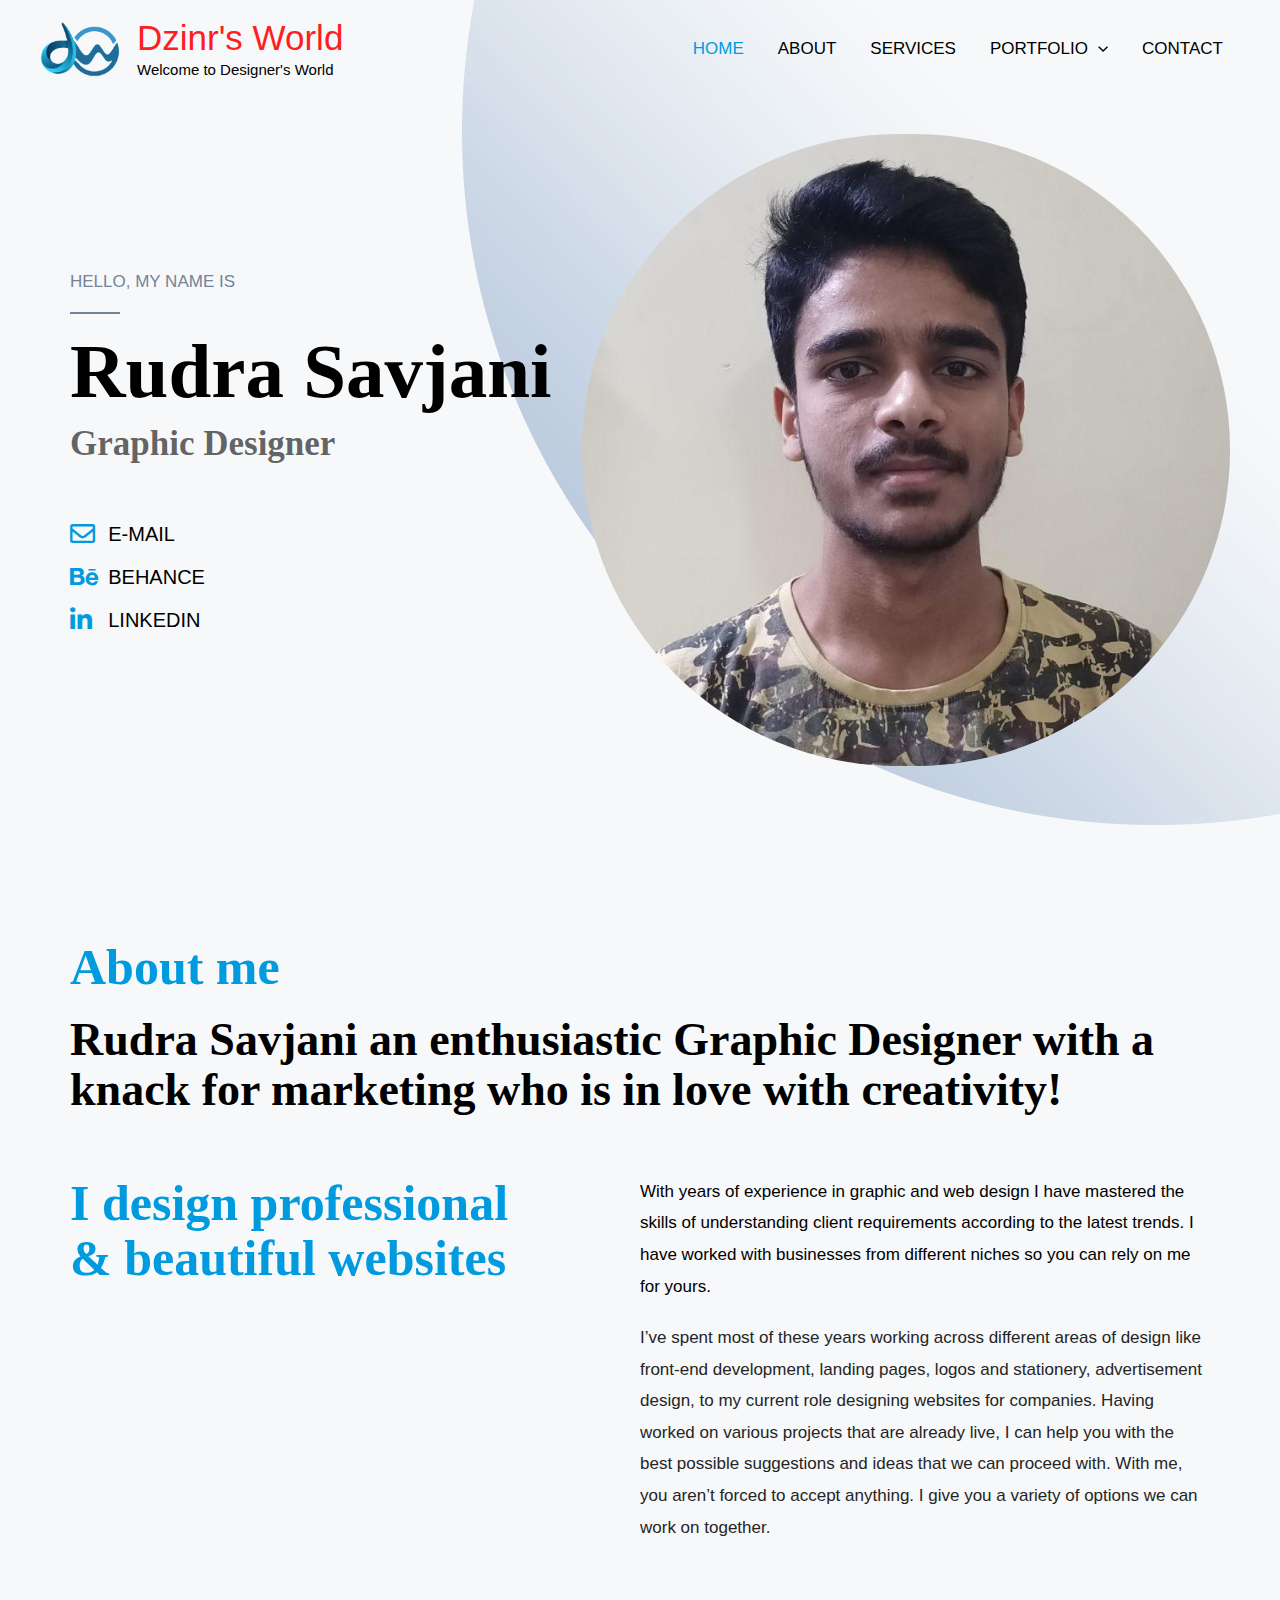
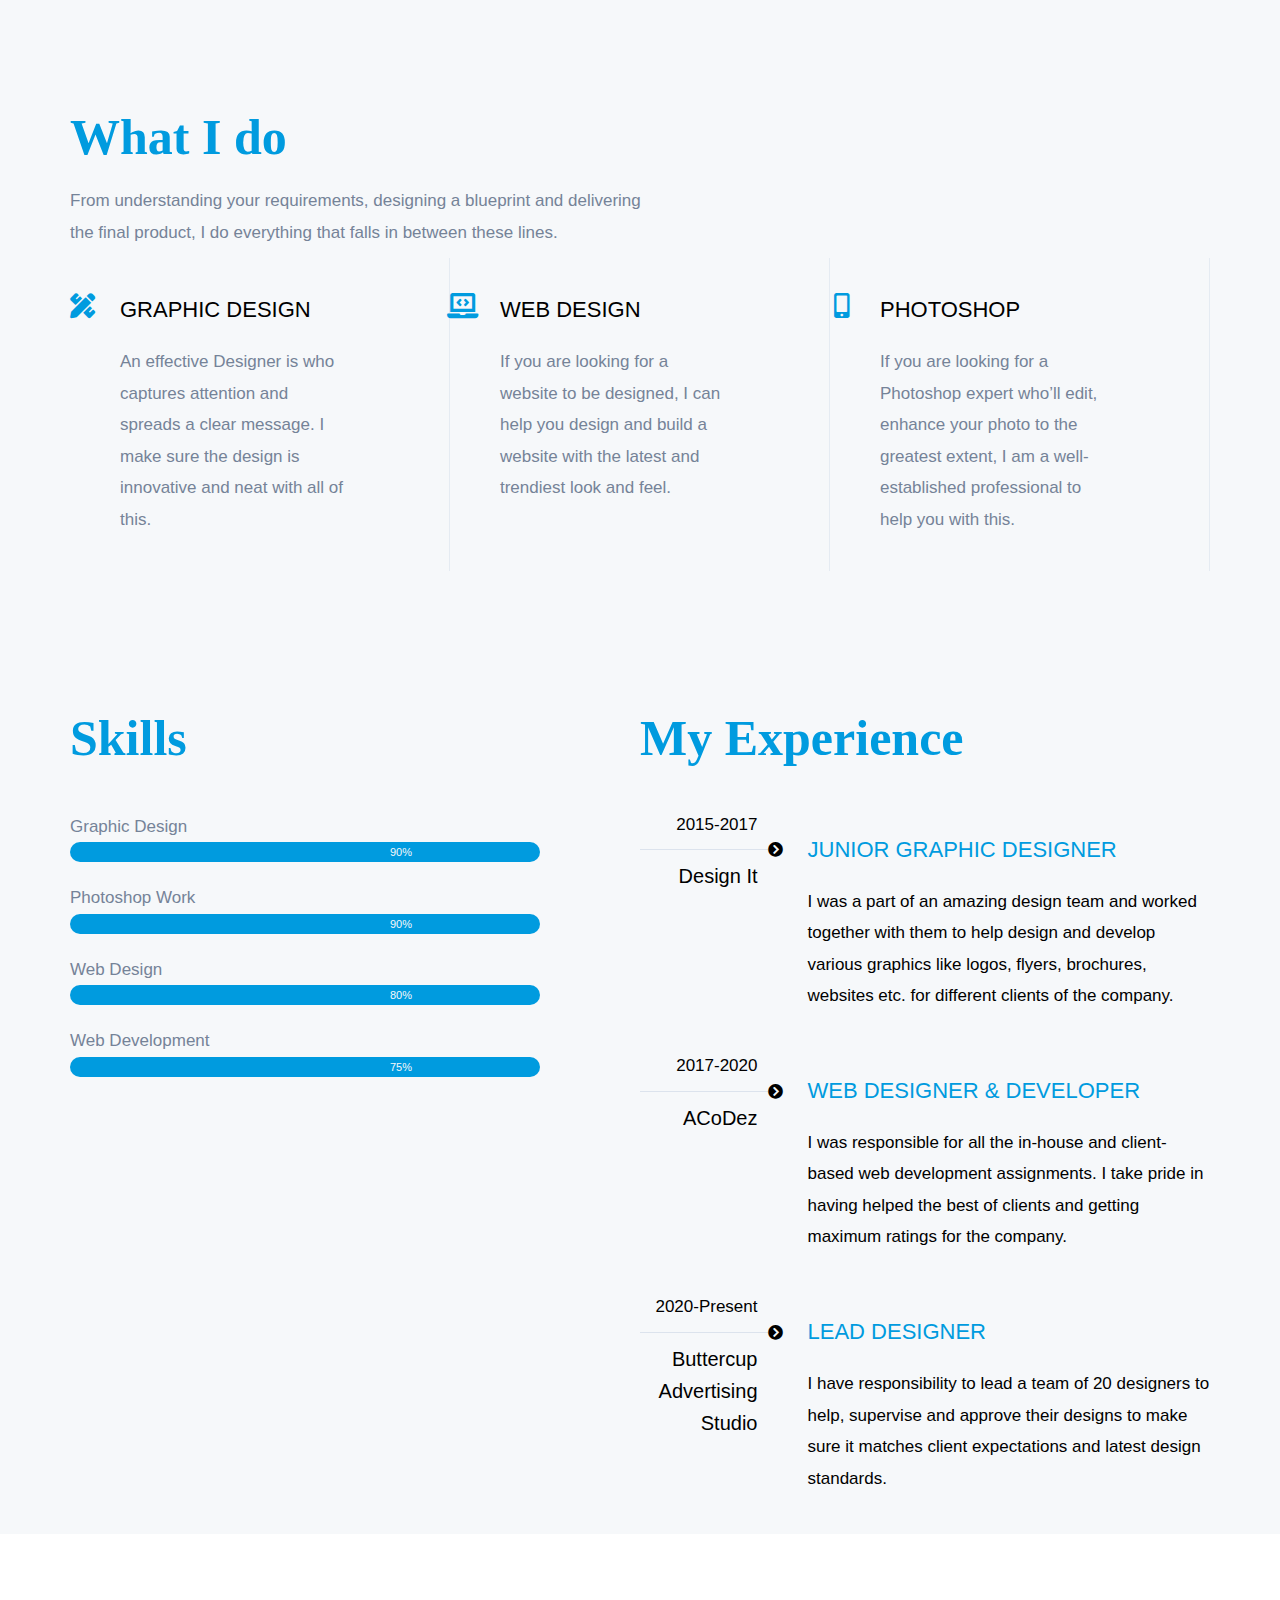
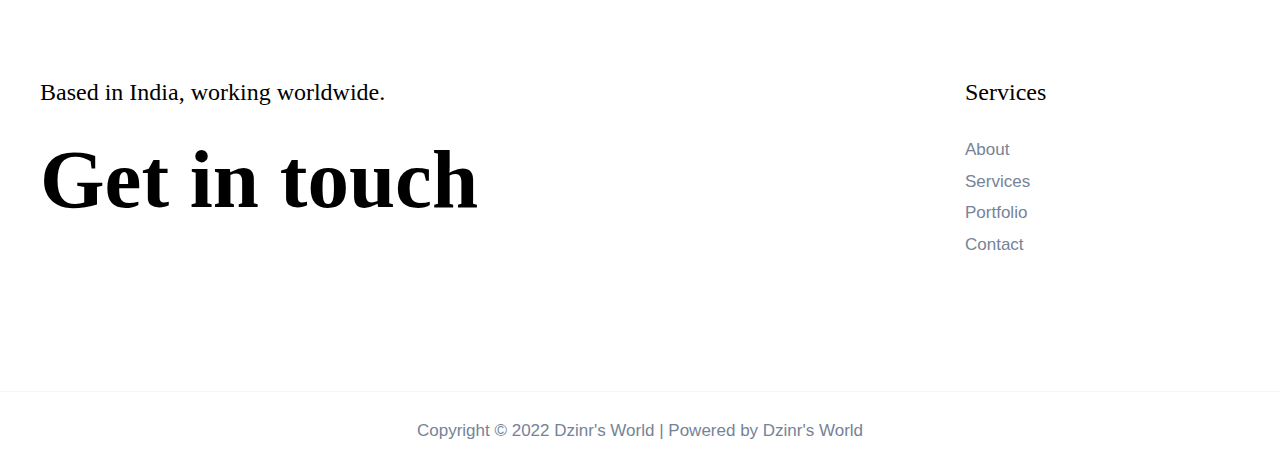
==== commit 6d25af2a: "Update index.htm" ====
--- a/index.htm
+++ b/index.htm
@@ -442,7 +442,7 @@
 				<div class="elementor-element elementor-element-076af10 elementor-widget elementor-widget-progress" data-id="076af10" data-element_type="widget" data-settings="{&quot;_animation&quot;:&quot;none&quot;}" data-widget_type="progress.default">
 				<div class="elementor-widget-container">
 			<style>/*! elementor - v3.6.6 - 08-06-2022 */
-.elementor-widget-progress{text-align:left}.elementor-progress-wrapper{position:relative;background-color:#eee;color:#fff;height:100%;border-radius:2px}.elementor-progress-bar{display:-webkit-box;display:-ms-flexbox;display:flex;background-color:#818a91;width:0;font-size:11px;height:30px;line-height:30px;border-radius:2px;-webkit-transition:width 1s ease-in-out;-o-transition:width 1s ease-in-out;transition:width 1s ease-in-out}.elementor-progress-text{-webkit-box-flex:1;-ms-flex-positive:1;flex-grow:1;white-space:nowrap;-o-text-overflow:ellipsis;text-overflow:ellipsis;overflow:hidden;padding-left:15px}.elementor-progress-percentage{padding-left:410px}.elementor-widget-progress .elementor-progress-wrapper.progress-info .elementor-progress-bar{background-color:#5bc0de}.elementor-widget-progress .elementor-progress-wrapper.progress-success .elementor-progress-bar{background-color:#5cb85c}.elementor-widget-progress .elementor-progress-wrapper.progress-warning .elementor-progress-bar{background-color:#f0ad4e}.elementor-widget-progress .elementor-progress-wrapper.progress-danger .elementor-progress-bar{background-color:#d9534f}.elementor-progress .elementor-title{display:block}@media (max-width:767px){.elementor-progress-text{padding-left:10px}}</style>			<span class="elementor-title">Graphic Design</span>
+.elementor-widget-progress{text-align:left}.elementor-progress-wrapper{position:relative;background-color:#eee;color:#fff;height:100%;border-radius:2px}.elementor-progress-bar{display:-webkit-box;display:-ms-flexbox;display:flex;background-color:#818a91;width:0;font-size:11px;height:30px;line-height:30px;border-radius:2px;-webkit-transition:width 1s ease-in-out;-o-transition:width 1s ease-in-out;transition:width 1s ease-in-out}.elementor-progress-text{-webkit-box-flex:1;-ms-flex-positive:1;flex-grow:1;white-space:nowrap;-o-text-overflow:ellipsis;text-overflow:ellipsis;overflow:hidden;padding-left:15px}.elementor-progress-percentage{padding-left:305px}.elementor-widget-progress .elementor-progress-wrapper.progress-info .elementor-progress-bar{background-color:#5bc0de}.elementor-widget-progress .elementor-progress-wrapper.progress-success .elementor-progress-bar{background-color:#5cb85c}.elementor-widget-progress .elementor-progress-wrapper.progress-warning .elementor-progress-bar{background-color:#f0ad4e}.elementor-widget-progress .elementor-progress-wrapper.progress-danger .elementor-progress-bar{background-color:#d9534f}.elementor-progress .elementor-title{display:block}@media (max-width:767px){.elementor-progress-text{padding-left:10px}}</style>			<span class="elementor-title">Graphic Design</span>
 		
 		<div class="elementor-progress-wrapper" role="progressbar" aria-valuemin="0" aria-valuemax="100" aria-valuenow="90" aria-valuetext="">
 			<div class="elementor-progress-bar" data-max="90">
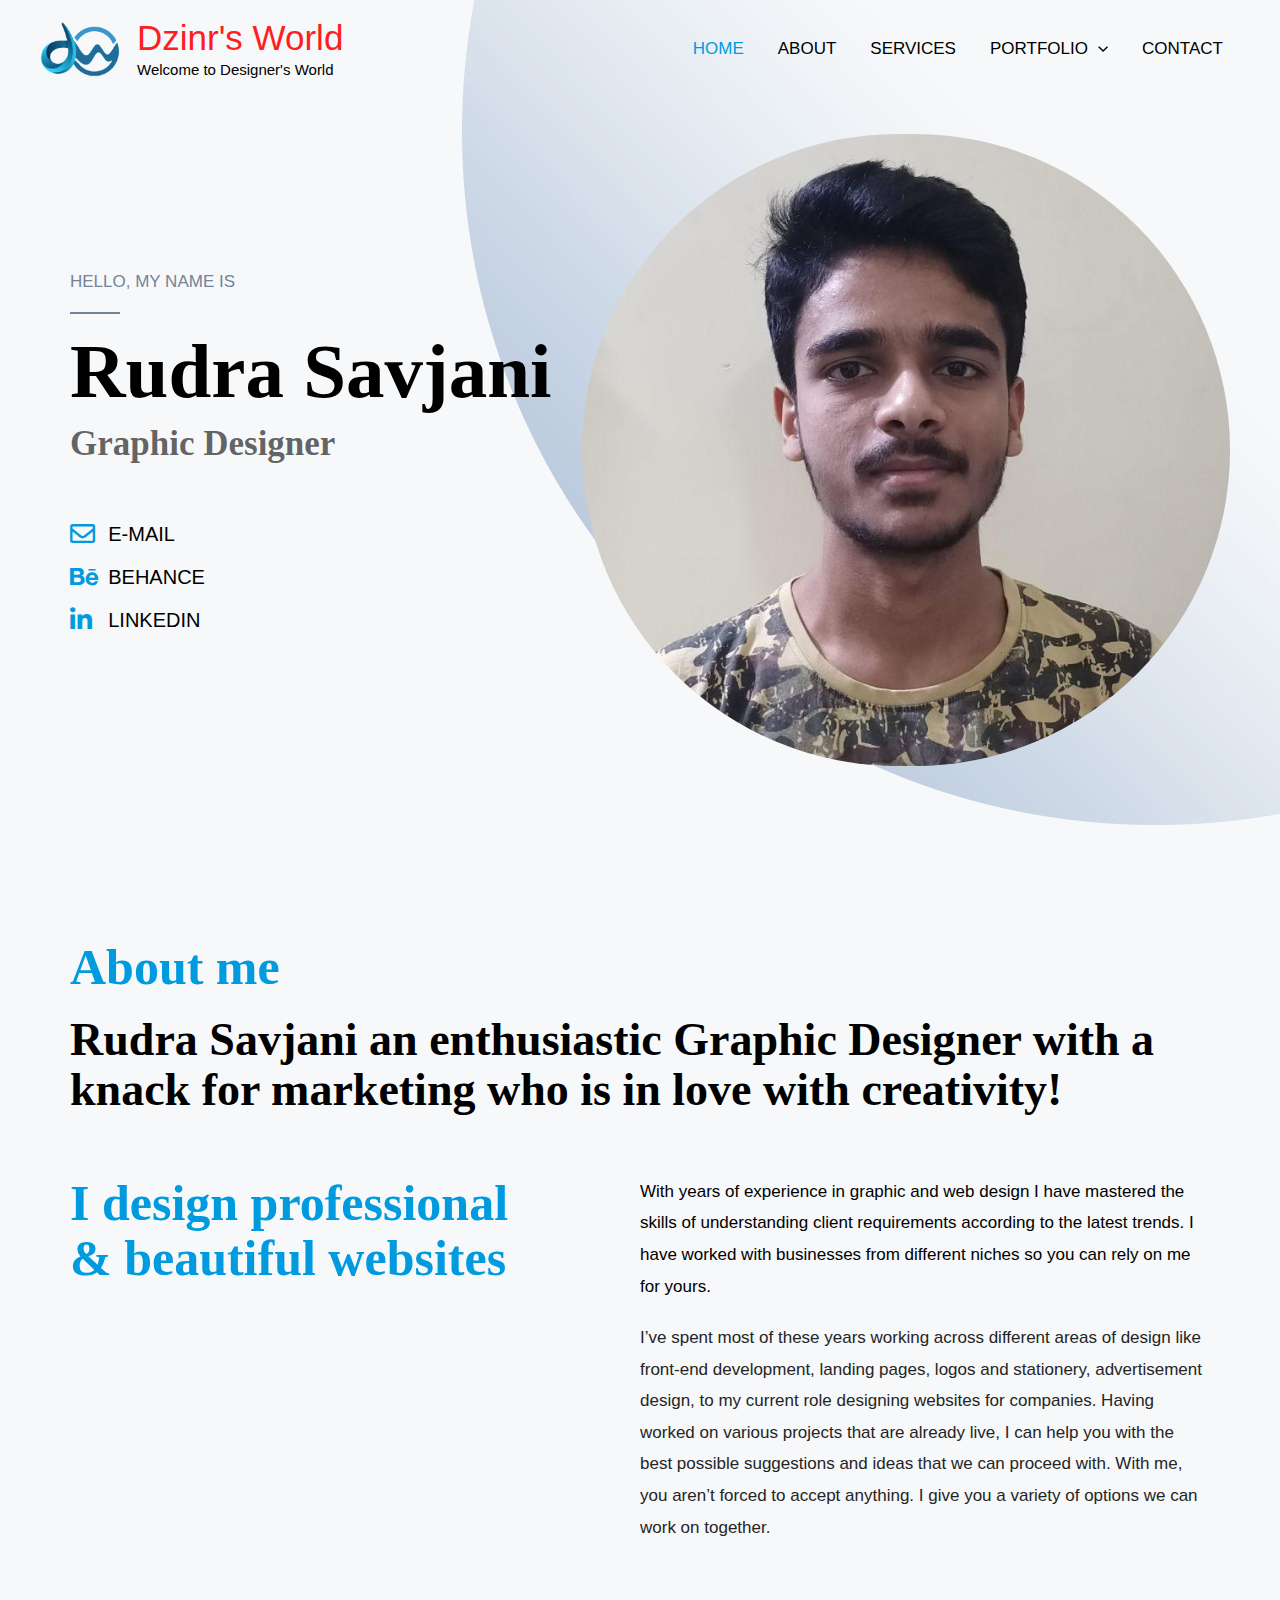
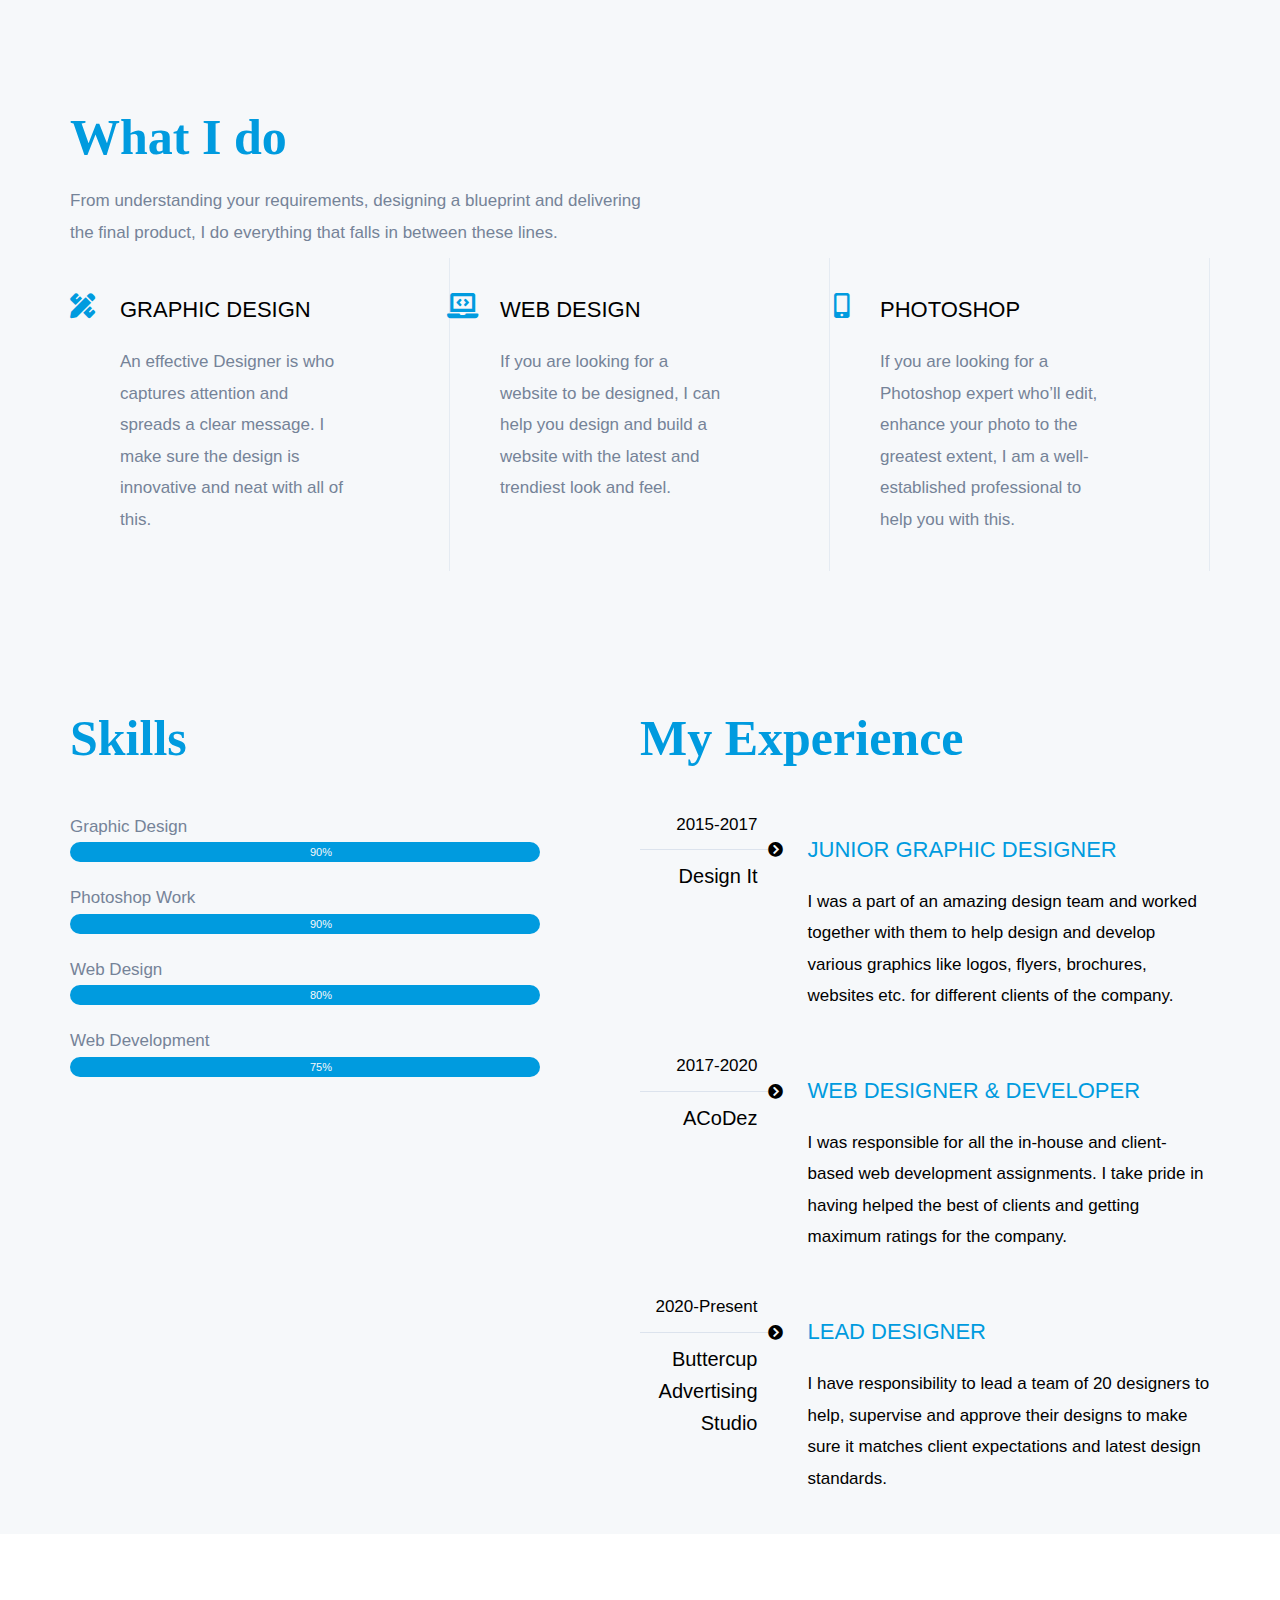
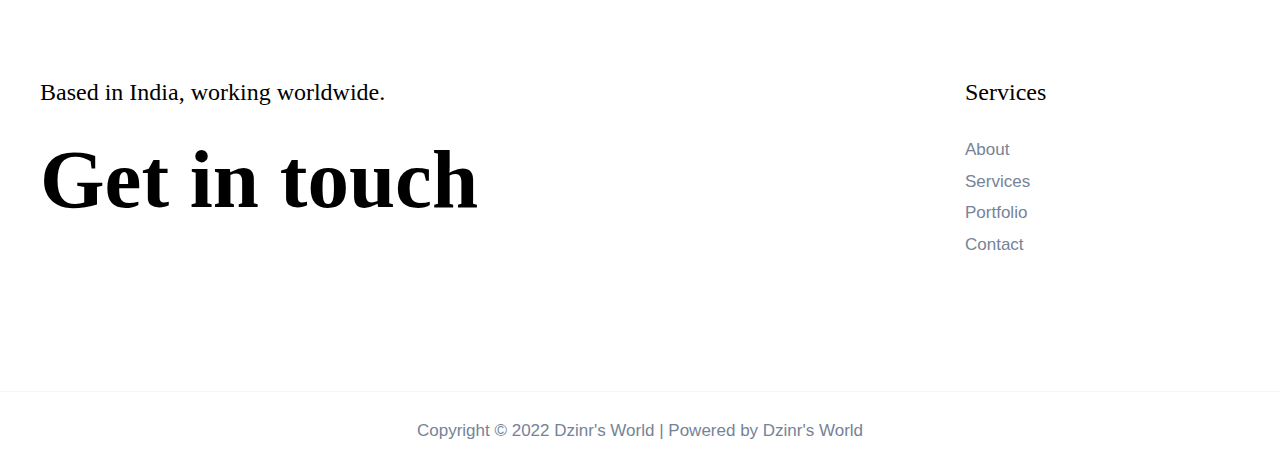
==== commit 5bef5ad3: "Update index.htm" ====
--- a/index.htm
+++ b/index.htm
@@ -442,7 +442,7 @@
 				<div class="elementor-element elementor-element-076af10 elementor-widget elementor-widget-progress" data-id="076af10" data-element_type="widget" data-settings="{&quot;_animation&quot;:&quot;none&quot;}" data-widget_type="progress.default">
 				<div class="elementor-widget-container">
 			<style>/*! elementor - v3.6.6 - 08-06-2022 */
-.elementor-widget-progress{text-align:left}.elementor-progress-wrapper{position:relative;background-color:#eee;color:#fff;height:100%;border-radius:2px}.elementor-progress-bar{display:-webkit-box;display:-ms-flexbox;display:flex;background-color:#818a91;width:0;font-size:11px;height:30px;line-height:30px;border-radius:2px;-webkit-transition:width 1s ease-in-out;-o-transition:width 1s ease-in-out;transition:width 1s ease-in-out}.elementor-progress-text{-webkit-box-flex:1;-ms-flex-positive:1;flex-grow:1;white-space:nowrap;-o-text-overflow:ellipsis;text-overflow:ellipsis;overflow:hidden;padding-left:15px}.elementor-progress-percentage{padding-left:305px}.elementor-widget-progress .elementor-progress-wrapper.progress-info .elementor-progress-bar{background-color:#5bc0de}.elementor-widget-progress .elementor-progress-wrapper.progress-success .elementor-progress-bar{background-color:#5cb85c}.elementor-widget-progress .elementor-progress-wrapper.progress-warning .elementor-progress-bar{background-color:#f0ad4e}.elementor-widget-progress .elementor-progress-wrapper.progress-danger .elementor-progress-bar{background-color:#d9534f}.elementor-progress .elementor-title{display:block}@media (max-width:767px){.elementor-progress-text{padding-left:10px}}</style>			<span class="elementor-title">Graphic Design</span>
+.elementor-widget-progress{text-align:left}.elementor-progress-wrapper{position:relative;background-color:#eee;color:#fff;height:100%;border-radius:2px}.elementor-progress-bar{display:-webkit-box;display:-ms-flexbox;display:flex;background-color:#818a91;width:0;font-size:11px;height:30px;line-height:30px;border-radius:2px;-webkit-transition:width 1s ease-in-out;-o-transition:width 1s ease-in-out;transition:width 1s ease-in-out}.elementor-progress-text{-webkit-box-flex:1;-ms-flex-positive:1;flex-grow:1;white-space:nowrap;-o-text-overflow:ellipsis;text-overflow:ellipsis;overflow:hidden;padding-left:15px}.elementor-progress-percentage{padding-left:225px}.elementor-widget-progress .elementor-progress-wrapper.progress-info .elementor-progress-bar{background-color:#5bc0de}.elementor-widget-progress .elementor-progress-wrapper.progress-success .elementor-progress-bar{background-color:#5cb85c}.elementor-widget-progress .elementor-progress-wrapper.progress-warning .elementor-progress-bar{background-color:#f0ad4e}.elementor-widget-progress .elementor-progress-wrapper.progress-danger .elementor-progress-bar{background-color:#d9534f}.elementor-progress .elementor-title{display:block}@media (max-width:767px){.elementor-progress-text{padding-left:10px}}</style>			<span class="elementor-title">Graphic Design</span>
 		
 		<div class="elementor-progress-wrapper" role="progressbar" aria-valuemin="0" aria-valuemax="100" aria-valuenow="90" aria-valuetext="">
 			<div class="elementor-progress-bar" data-max="90">
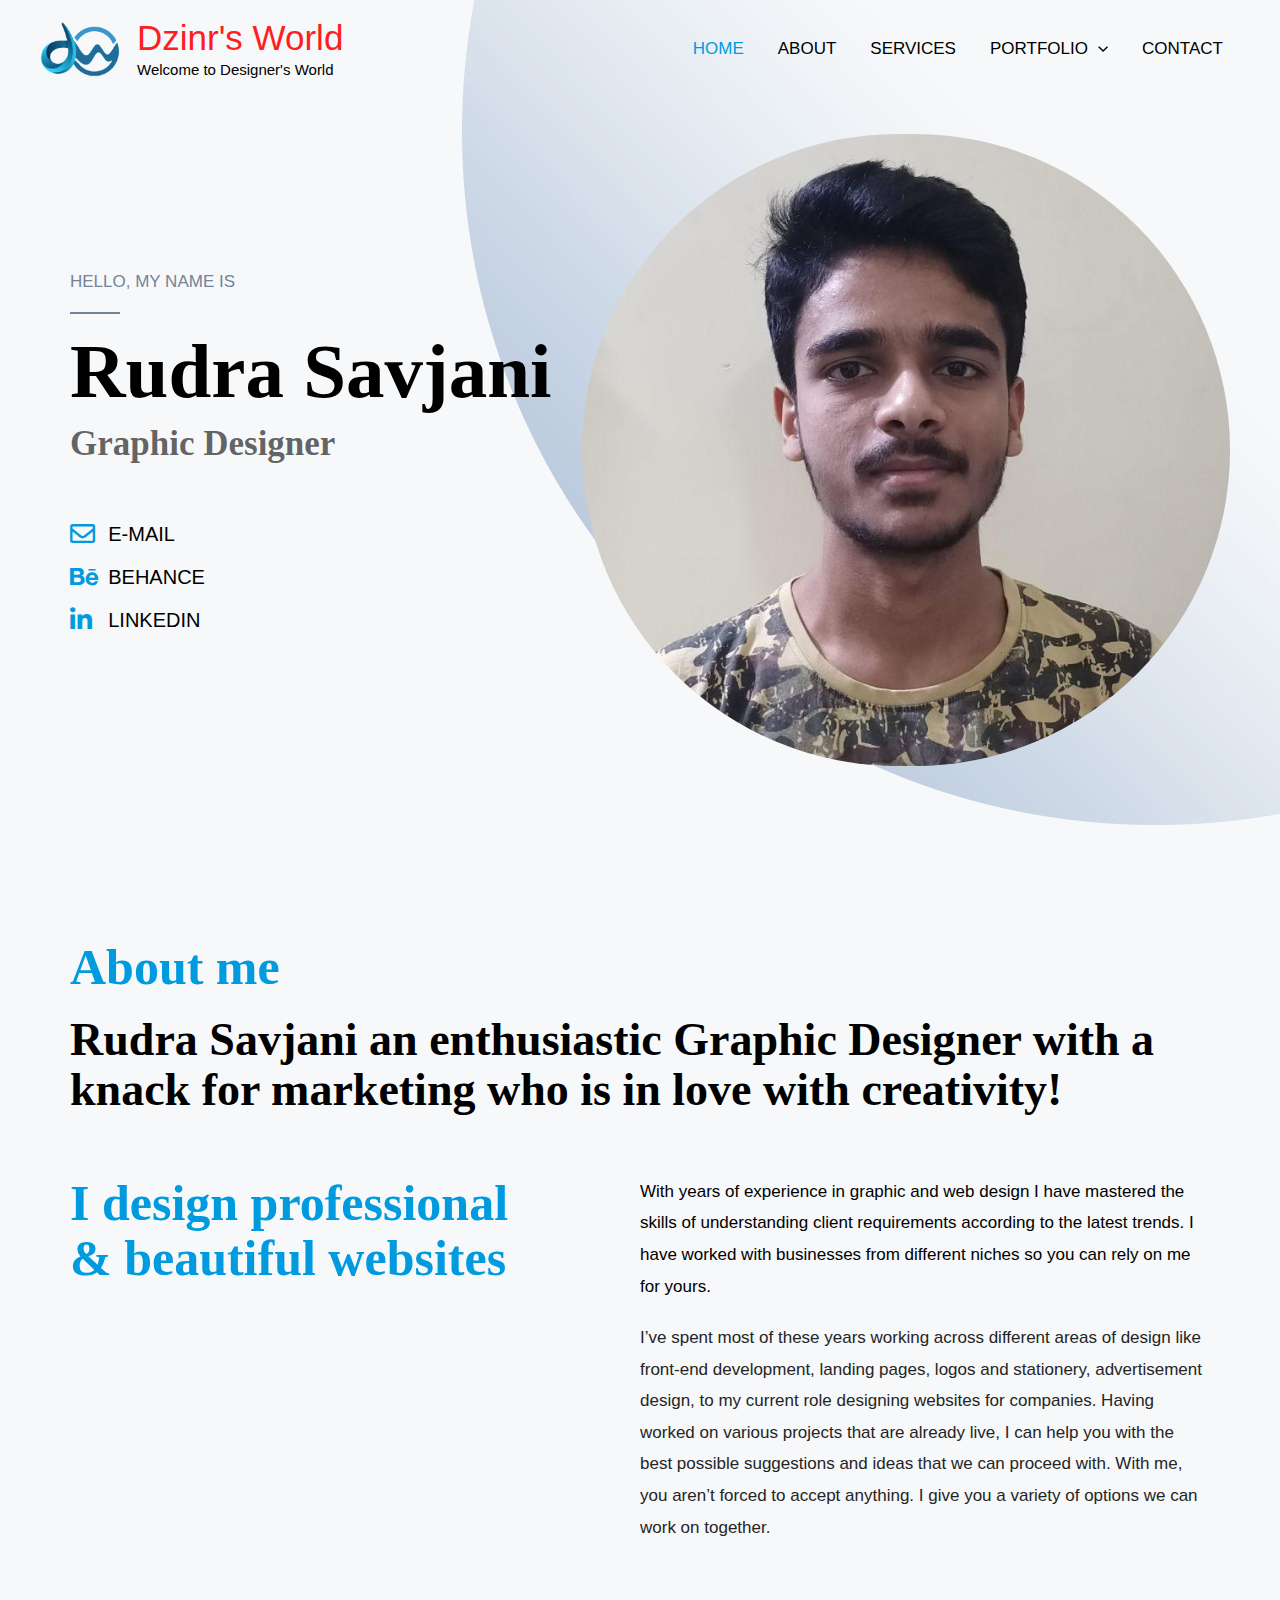
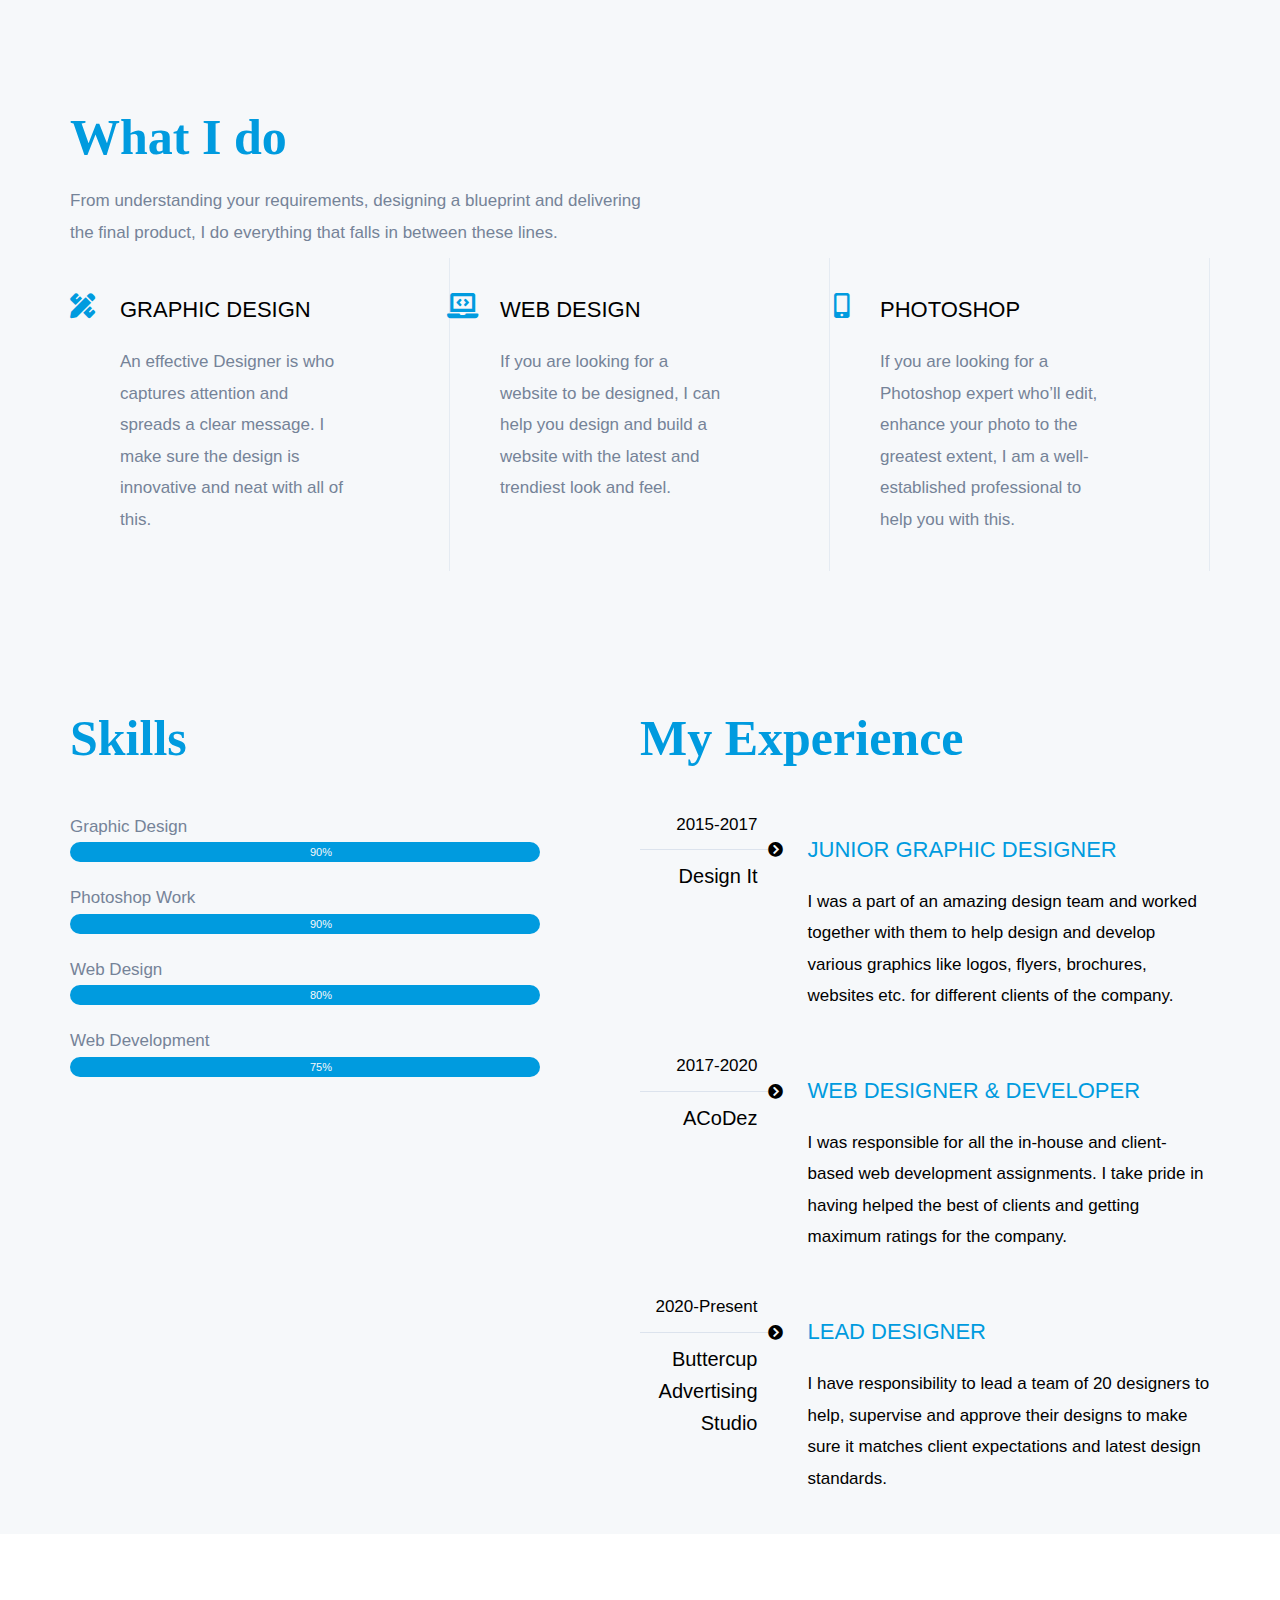
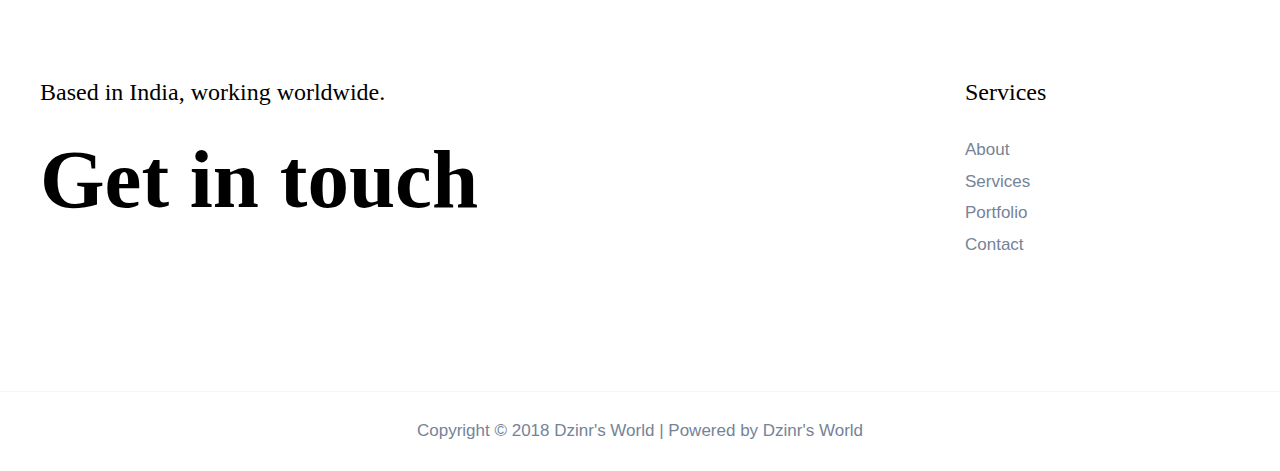
==== commit 3cd3db54: "Update index.htm" ====
--- a/index.htm
+++ b/index.htm
@@ -269,17 +269,17 @@
 							<li class="elementor-icon-list-item">
 											<span class="elementor-icon-list-icon">
 							<i aria-hidden="true" class="far fa-envelope"></i>						</span>
-										<span class="elementor-icon-list-text">E-Mail</span>
+										<span class="elementor-icon-list-text"><a href = "mailto: dzinrswrld@gmail.com" target="_blank">E-Mail</a></span>
 									</li>
 								<li class="elementor-icon-list-item">
 											<span class="elementor-icon-list-icon">
 							<i aria-hidden="true" class="fab fa-behance"></i>						</span>
-										<span class="elementor-icon-list-text">Behance</span>
+										<span class="elementor-icon-list-text"> <a href="https://www.behance.net/dzinrswrld/" target="_blank">Behance</a></span>
 									</li>
 								<li class="elementor-icon-list-item">
 											<span class="elementor-icon-list-icon">
 							<i aria-hidden="true" class="fab fa-linkedin-in"></i>						</span>
-										<span class="elementor-icon-list-text">Linkedin</span>
+										<span class="elementor-icon-list-text"> <a href="https://www.linkedin.com/in/rudra-savjani/" target="_blank">Linkedin</a></span>
 									</li>
 						</ul>
 				</div>
@@ -648,7 +648,7 @@
 					<div class="ast-builder-footer-grid-columns site-below-footer-inner-wrap ast-builder-grid-row">
 											<div class="site-footer-below-section-1 site-footer-section site-footer-section-1">
 								<div class="ast-builder-layout-element ast-flex site-footer-focus-item ast-footer-copyright" data-section="section-footer-builder">
-				<div class="ast-footer-copyright"><p>Copyright &copy; 2022 Dzinr&#039;s World | Powered by Dzinr&#039;s World</p>
+				<div class="ast-footer-copyright"><p>Copyright &copy; 2018 Dzinr&#039;s World | Powered by Dzinr&#039;s World</p>
 </div>			</div>
 						</div>
 										</div>
